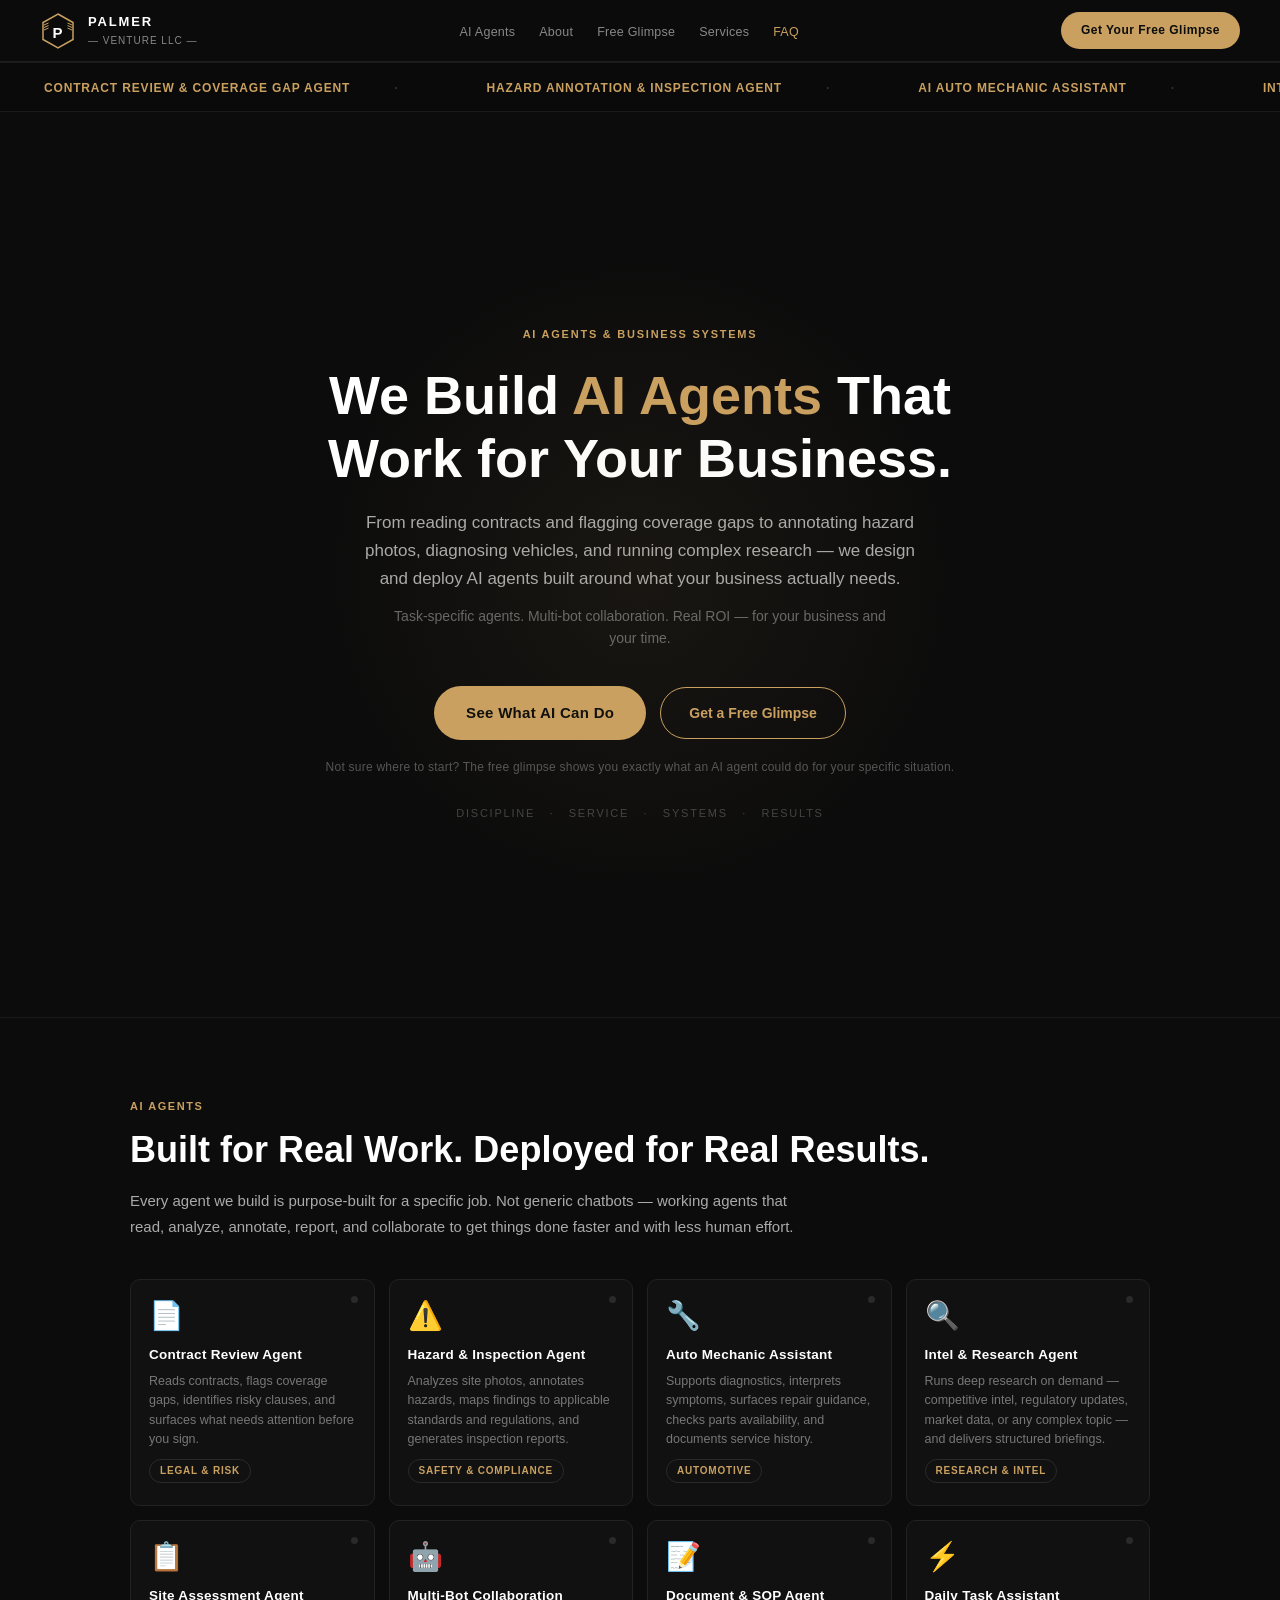
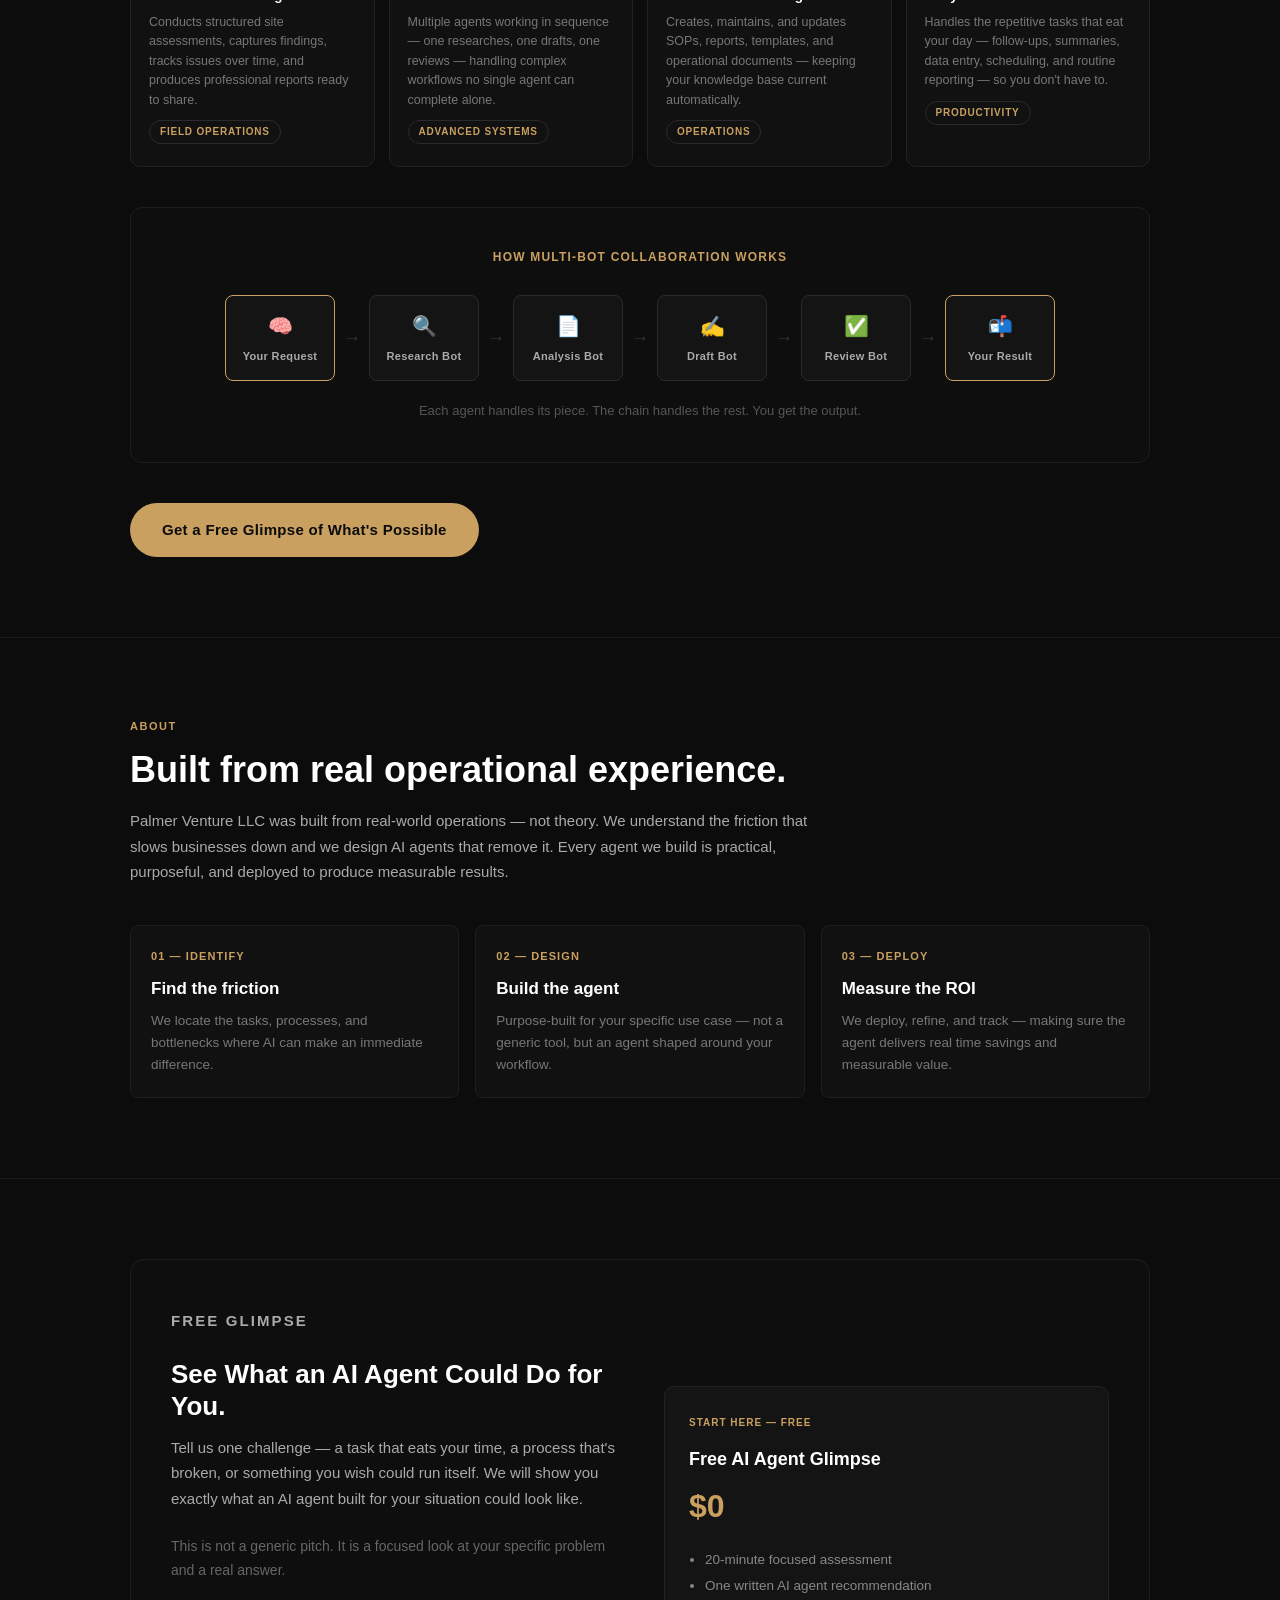
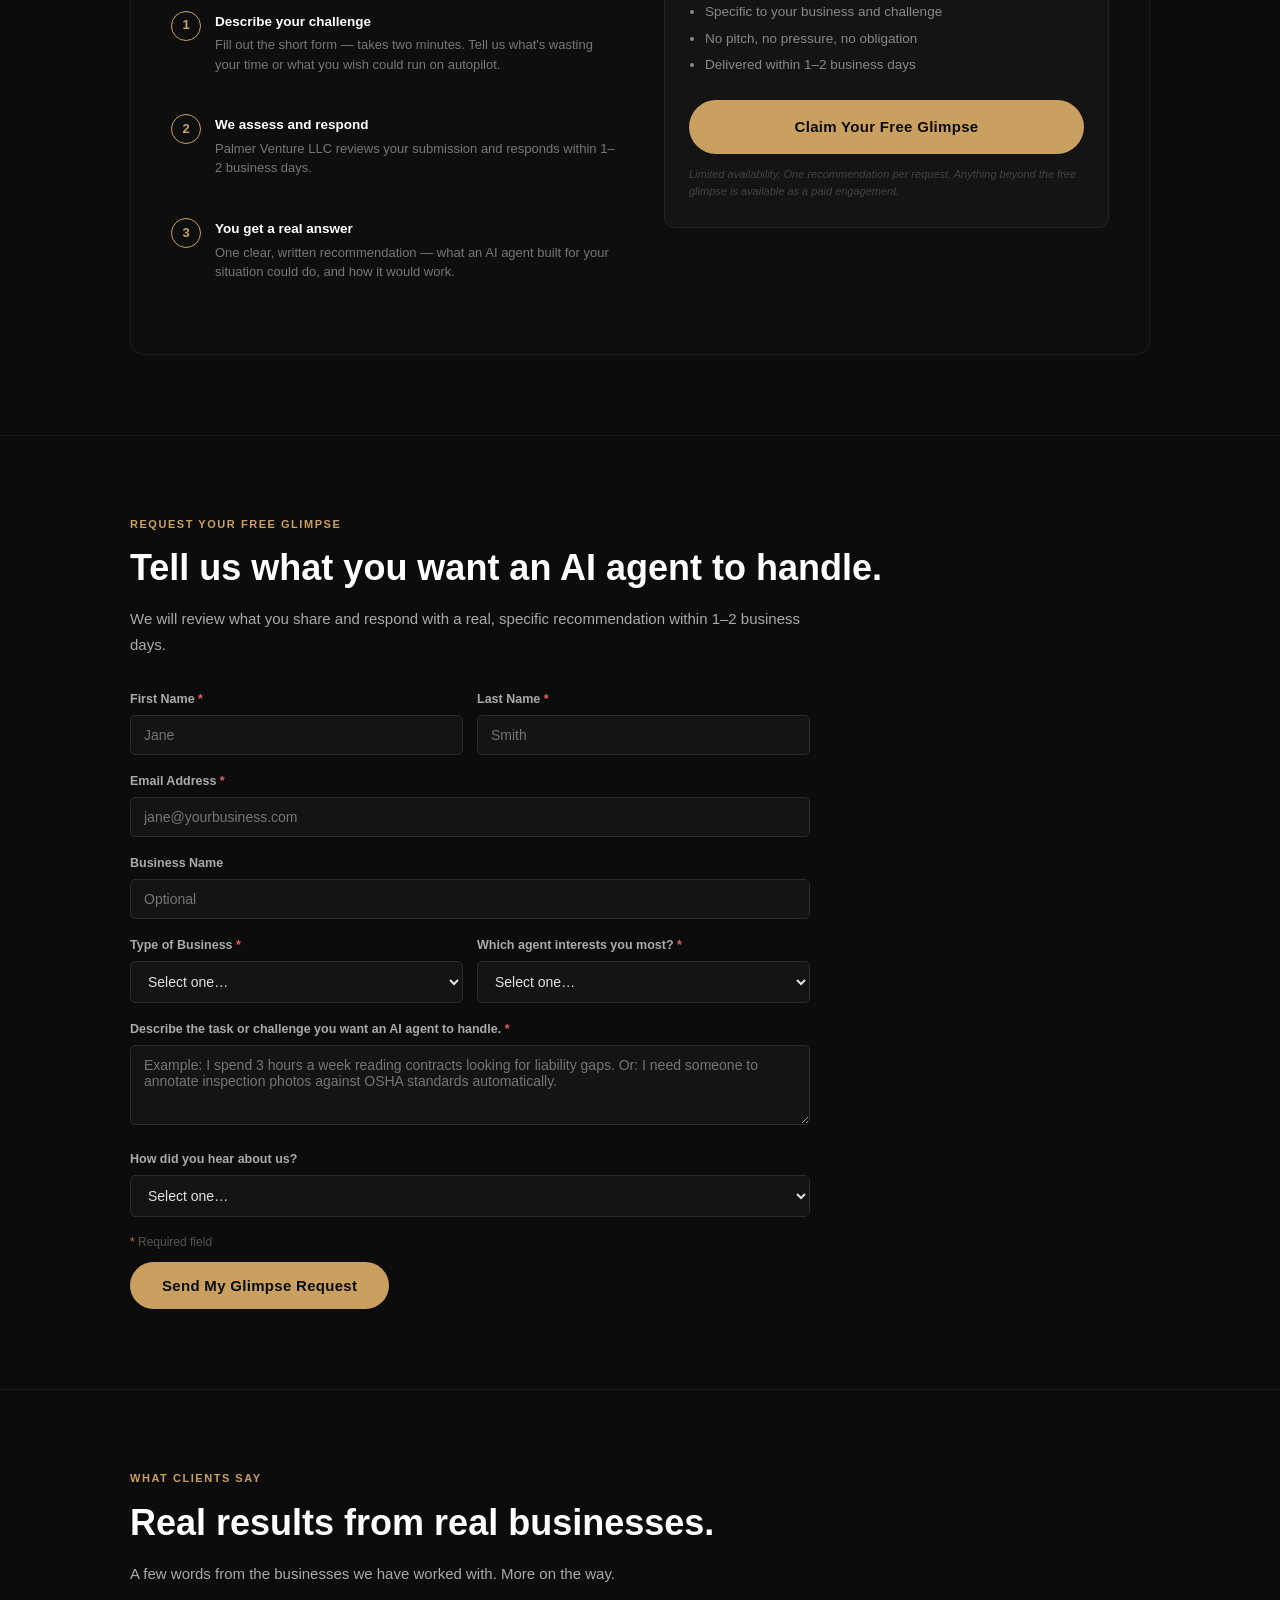
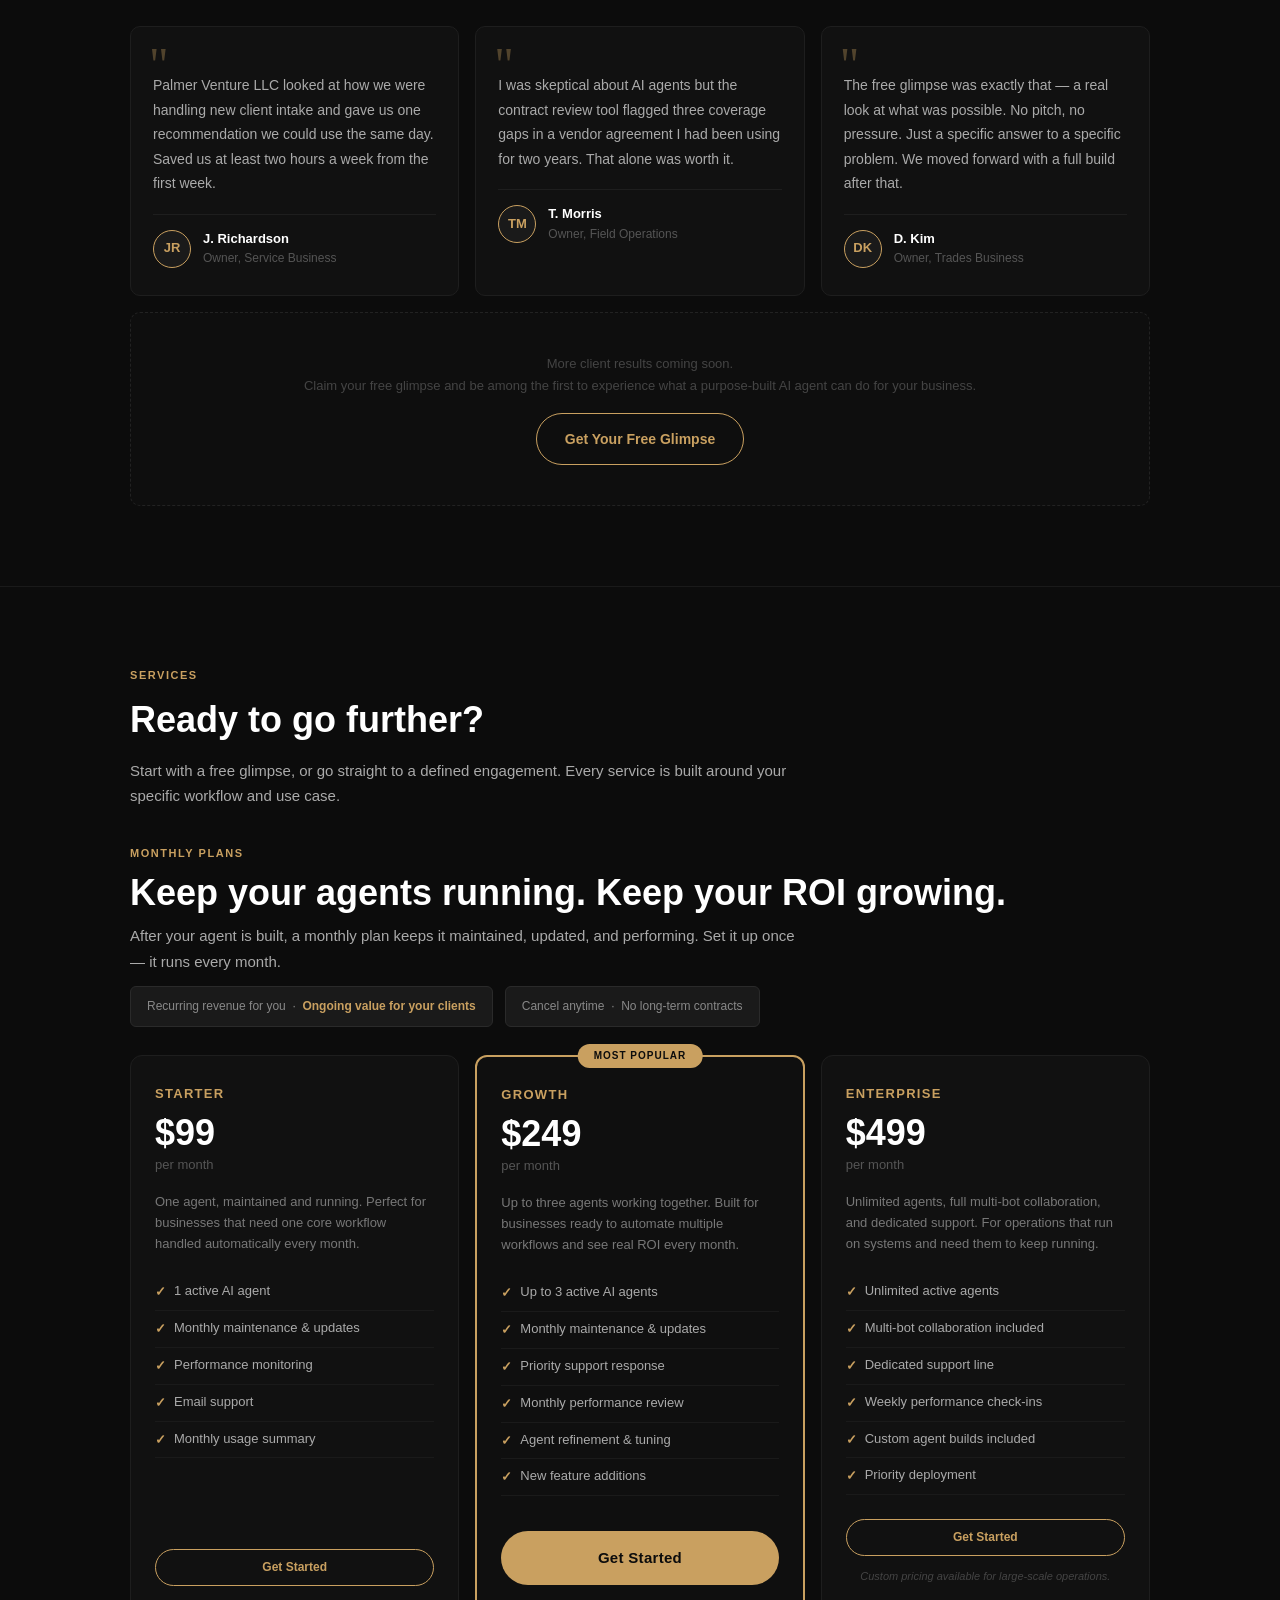
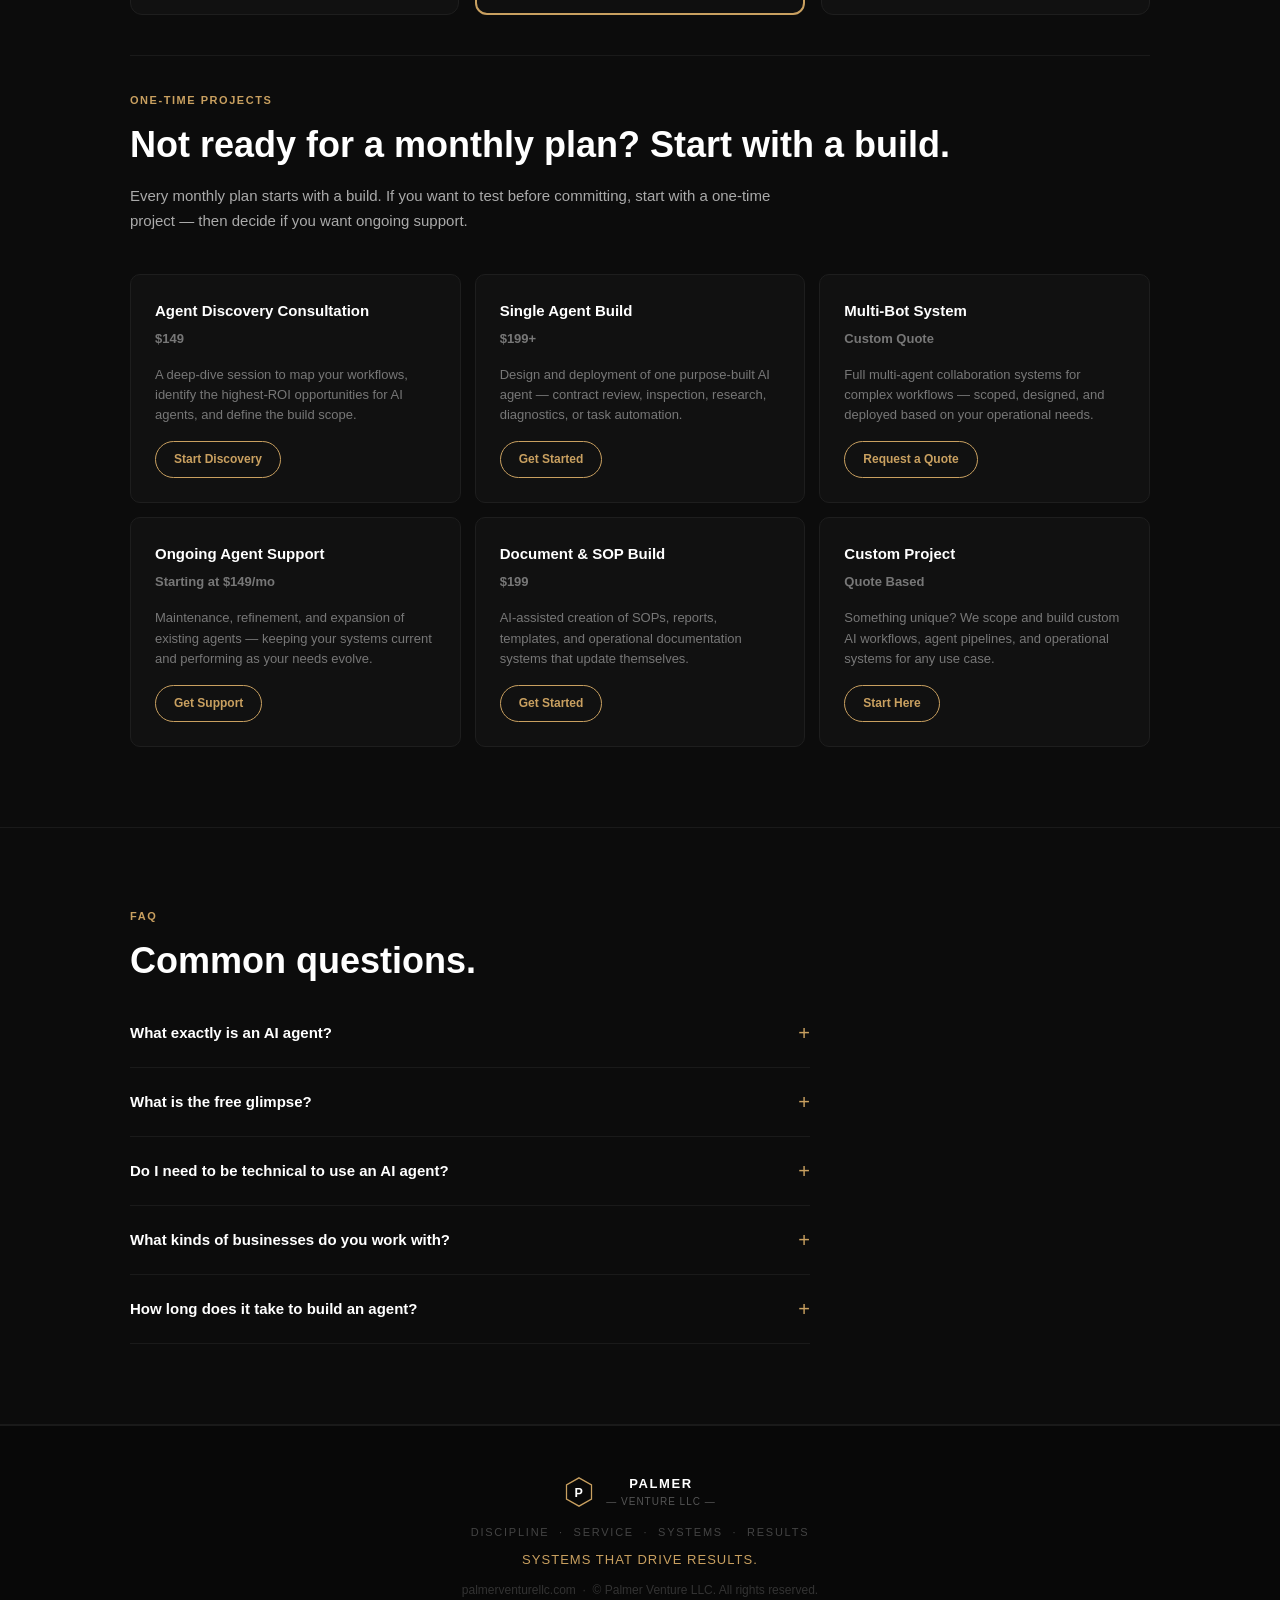
==== index.html @ 1cb0d1ba "Add: monthly retainer plans — Starter $99, Growth $249, Enterprise $499" ====
<!DOCTYPE html>
<html lang="en">
<head>
<meta charset="UTF-8"/>
<meta name="viewport" content="width=device-width, initial-scale=1.0"/>
<meta name="description" content="Palmer Venture LLC builds AI agents that do real work — contract review, hazard inspection, research, diagnostics, and multi-agent collaboration. Systems That Drive Results."/>
<meta property="og:title" content="Palmer Venture LLC — AI Agents Built for Real Work"/>
<meta property="og:description" content="We build AI agents that handle contracts, inspections, research, diagnostics, and complex tasks — so you spend time on what matters."/>
<meta property="og:url" content="https://palmerventurellc.com"/>
<meta property="og:type" content="website"/>
<meta name="twitter:card" content="summary"/>
<meta name="twitter:title" content="Palmer Venture LLC — AI Agents Built for Real Work"/>
<meta name="twitter:description" content="Custom AI agents for contract review, site inspection, research, diagnostics, and multi-bot collaboration."/>
<title>Palmer Venture LLC — AI Agents Built for Real Work</title>
<style>
*{box-sizing:border-box;margin:0;padding:0}
html{scroll-behavior:smooth}
body{background:#0C0C0C;color:#E2E2E2;font-family:'Arial',sans-serif;line-height:1.6}

/* ── NAV ─────────────────────────────────────────────────────── */
nav{position:sticky;top:0;z-index:100;background:rgba(12,12,12,.97);border-bottom:1px solid #1e1e1e;display:flex;align-items:center;justify-content:space-between;padding:12px 40px}
.nav-brand{display:flex;align-items:center;gap:12px;text-decoration:none}
.nav-mark{width:36px;height:36px}
.nav-wordmark .top{font-size:13px;font-weight:700;color:#fff;letter-spacing:.14em;display:block}
.nav-wordmark .sub{font-size:10px;color:#888;letter-spacing:.1em;display:block}
.nav-links{display:flex;gap:24px;list-style:none}
.nav-links a{color:#888;font-size:12.5px;text-decoration:none;letter-spacing:.02em;transition:color .2s}
.nav-links a:hover,.nav-links a.active{color:#C9A060}
.nav-cta{background:#C9A060;color:#0C0C0C;border:none;border-radius:24px;padding:9px 20px;font-size:12px;font-weight:700;letter-spacing:.04em;cursor:pointer;text-decoration:none;transition:background .2s}
.nav-cta:hover{background:#b8904f}

/* ── TICKER ──────────────────────────────────────────────────── */
.ticker-wrap{background:#0a0a0a;border-top:1px solid #1a1a1a;border-bottom:1px solid #1a1a1a;padding:11px 0;overflow:hidden;white-space:nowrap}
.ticker-track{display:inline-flex;animation:ticker 40s linear infinite}
.ticker-track:hover{animation-play-state:paused}
.ticker-item{font-size:12px;font-weight:700;color:#C9A060;letter-spacing:.07em;text-transform:uppercase;padding:0 44px}
.ticker-item::after{content:'·';margin-left:44px;color:#333}
@keyframes ticker{0%{transform:translateX(0)}100%{transform:translateX(-50%)}}

/* ── HERO ────────────────────────────────────────────────────── */
#home{min-height:90vh;display:flex;flex-direction:column;align-items:center;justify-content:center;text-align:center;padding:80px 40px 60px;border-bottom:1px solid #1a1a1a;position:relative;overflow:hidden}
.hero-glow{position:absolute;top:50%;left:50%;transform:translate(-50%,-50%);width:700px;height:700px;background:radial-gradient(circle,rgba(201,160,96,.07) 0%,transparent 65%);pointer-events:none}
.eyebrow{font-size:11px;font-weight:700;text-transform:uppercase;letter-spacing:.16em;color:#C9A060;margin-bottom:20px}
h1{font-size:clamp(30px,4.5vw,54px);font-weight:700;color:#fff;line-height:1.18;max-width:760px;margin-bottom:18px}
h1 em{font-style:normal;color:#C9A060}
.hero-sub{font-size:17px;color:#aaa;max-width:580px;margin:0 auto 12px;line-height:1.65}
.hero-sub2{font-size:14px;color:#666;max-width:520px;margin:0 auto 36px;line-height:1.6}
.btn-row{display:flex;gap:14px;align-items:center;justify-content:center;flex-wrap:wrap}
.btn{display:inline-block;background:#C9A060;color:#0C0C0C;border:none;border-radius:32px;padding:15px 32px;font-size:15px;font-weight:700;letter-spacing:.02em;cursor:pointer;text-decoration:none;transition:background .2s,transform .15s}
.btn:hover{background:#b8904f;transform:translateY(-1px)}
.btn-outline{display:inline-block;background:transparent;color:#C9A060;border:1px solid #C9A060;border-radius:32px;padding:14px 28px;font-size:14px;font-weight:600;cursor:pointer;text-decoration:none;transition:background .2s,color .2s}
.btn-outline:hover{background:#C9A060;color:#0C0C0C}
.hero-support{font-size:12px;color:#555;margin-top:18px;letter-spacing:.02em}
.pillars{font-size:11px;color:#444;margin-top:28px;letter-spacing:.16em;text-transform:uppercase}

/* ── SECTION BASICS ──────────────────────────────────────────── */
.section-outer{border-bottom:1px solid #1a1a1a}
section{padding:80px 40px;max-width:1100px;margin:0 auto;width:100%}
.section-label{font-size:11px;font-weight:700;text-transform:uppercase;letter-spacing:.14em;color:#C9A060;margin-bottom:12px}
h2{font-size:clamp(22px,3vw,36px);font-weight:700;color:#fff;margin-bottom:16px;line-height:1.25}
h3{font-size:17px;font-weight:700;color:#fff;margin-bottom:8px}
.intro{font-size:15px;color:#aaa;max-width:680px;line-height:1.7;margin-bottom:40px}

/* ── AGENT GRID ──────────────────────────────────────────────── */
.agent-grid{display:grid;grid-template-columns:repeat(4,1fr);gap:14px;margin-bottom:40px}
.agent-card{background:#111;border:1px solid #222;border-radius:10px;padding:22px 18px;position:relative;transition:border-color .25s,transform .2s;cursor:default}
.agent-card:hover{border-color:#C9A060;transform:translateY(-3px)}
.agent-card:hover .agent-dot{background:#C9A060}
.agent-dot{width:7px;height:7px;border-radius:50%;background:#2a2a2a;position:absolute;top:16px;right:16px;transition:background .25s}
.agent-icon{font-size:28px;margin-bottom:14px;display:block;line-height:1}
.agent-name{font-size:13.5px;font-weight:700;color:#fff;margin-bottom:6px;letter-spacing:.02em}
.agent-desc{font-size:12.5px;color:#777;line-height:1.55}
.agent-tag{display:inline-block;font-size:10px;font-weight:700;text-transform:uppercase;letter-spacing:.08em;color:#C9A060;border:1px solid #2a2a2a;border-radius:12px;padding:3px 10px;margin-top:10px}

/* ── MULTI-BOT DIAGRAM ───────────────────────────────────────── */
.diagram-wrap{background:#0e0e0e;border:1px solid #1e1e1e;border-radius:12px;padding:40px 32px;margin-bottom:40px;text-align:center}
.diagram-title{font-size:12px;font-weight:700;text-transform:uppercase;letter-spacing:.1em;color:#C9A060;margin-bottom:28px}
.diagram-row{display:flex;align-items:center;justify-content:center;gap:0;flex-wrap:wrap}
.d-node{background:#141414;border:1px solid #2a2a2a;border-radius:8px;padding:14px 16px;min-width:110px;text-align:center}
.d-node.gold{border-color:#C9A060}
.d-node-icon{font-size:20px;margin-bottom:6px;display:block}
.d-node-label{font-size:11px;color:#aaa;font-weight:600;letter-spacing:.03em}
.d-arrow{color:#333;font-size:18px;padding:0 8px;flex-shrink:0}

/* ── SNAPSHOT GLIMPSE ────────────────────────────────────────── */
.glimpse-wrap{background:#0e0e0e;border:1px solid #1e1e1e;border-radius:14px;padding:48px 40px;display:grid;grid-template-columns:1fr 1fr;gap:48px;align-items:center}
.glimpse-left h2{font-size:26px;margin-bottom:12px}
.glimpse-left p{font-size:15px;color:#aaa;line-height:1.7;margin-bottom:24px}
.glimpse-steps{display:flex;flex-direction:column;gap:16px}
.glimpse-step{display:flex;gap:14px;align-items:flex-start}
.g-num{width:30px;height:30px;min-width:30px;border:1.5px solid #C9A060;border-radius:50%;display:flex;align-items:center;justify-content:center;font-size:13px;font-weight:700;color:#C9A060}
.g-body h4{font-size:13.5px;font-weight:700;color:#fff;margin-bottom:3px}
.g-body p{font-size:13px;color:#777;line-height:1.5}
.glimpse-right{background:#141414;border:1px solid #222;border-radius:10px;padding:28px 24px}
.glimpse-tag{font-size:10px;font-weight:700;text-transform:uppercase;letter-spacing:.1em;color:#C9A060;margin-bottom:14px;display:block}
.glimpse-right h3{font-size:18px;margin-bottom:8px}
.glimpse-price{font-size:32px;font-weight:700;color:#C9A060;margin:6px 0 14px}
.glimpse-right ul{padding-left:16px;font-size:13.5px;color:#888;line-height:1.95;margin-bottom:22px}
.glimpse-note{font-size:11px;color:#444;font-style:italic;margin-top:12px;line-height:1.5}
.req{color:#E06060}

/* ── FORM ────────────────────────────────────────────────────── */
.form-wrap{max-width:680px}
.form-row{display:grid;grid-template-columns:1fr 1fr;gap:14px}
.form-group{margin-bottom:16px}
.form-group label{display:block;font-size:12.5px;font-weight:600;color:#aaa;margin-bottom:6px}
.form-group input,.form-group select,.form-group textarea{width:100%;background:#141414;border:1px solid #2a2a2a;border-radius:5px;padding:11px 13px;font-size:14px;color:#E2E2E2;outline:none;transition:border-color .2s,box-shadow .2s;font-family:inherit}
.form-group input:focus,.form-group select:focus,.form-group textarea:focus{border-color:#C9A060;box-shadow:0 0 0 3px rgba(201,160,96,.12)}
.form-group select option{background:#141414}
.form-group textarea{height:80px;resize:vertical}
.form-note{font-size:12px;color:#555;margin-bottom:10px}
.form-success{display:none;background:#141414;border:1px solid #C9A060;border-radius:8px;padding:32px;text-align:center}
.form-success h3{color:#C9A060;margin-bottom:10px}
.form-success p{color:#888;font-size:14px;line-height:1.6}

/* ── SERVICES ────────────────────────────────────────────────── */
.services-grid{display:grid;grid-template-columns:repeat(3,1fr);gap:14px}
.svc-card{background:#111;border:1px solid #1e1e1e;border-radius:10px;padding:24px}
.svc-card h3{font-size:15px;color:#fff;margin-bottom:6px}
.svc-price{font-size:20px;font-weight:700;color:#C9A060;margin:4px 0 10px}
.svc-card p{font-size:13px;color:#777;line-height:1.55;margin-bottom:16px}
.btn-sm{display:inline-block;background:transparent;border:1px solid #C9A060;color:#C9A060;border-radius:20px;padding:8px 18px;font-size:12px;font-weight:600;cursor:pointer;text-decoration:none;transition:background .2s,color .2s}
.btn-sm:hover{background:#C9A060;color:#0C0C0C}

/* ── FAQ ─────────────────────────────────────────────────────── */
.faq-item{border-bottom:1px solid #1a1a1a;padding:18px 0;cursor:pointer}
.faq-q{display:flex;justify-content:space-between;align-items:center}
.faq-q p{font-weight:700;color:#fff;font-size:15px}
.faq-icon{color:#C9A060;font-size:20px}
.faq-a{font-size:14px;color:#888;line-height:1.65;margin-top:10px;display:none}

/* ── FOOTER ──────────────────────────────────────────────────── */
footer{background:#080808;border-top:1px solid #1a1a1a;padding:48px 40px;text-align:center}
.footer-brand{display:flex;align-items:center;justify-content:center;gap:12px;margin-bottom:14px}
.footer-pillars{font-size:11px;color:#444;letter-spacing:.16em;text-transform:uppercase;margin-bottom:8px}
.footer-tagline{font-size:13px;color:#C9A060;letter-spacing:.08em;text-transform:uppercase;margin-bottom:10px}
.footer-copy{font-size:12px;color:#333}

/* ── RESPONSIVE ──────────────────────────────────────────────── */
@media(max-width:900px){
  .agent-grid{grid-template-columns:repeat(2,1fr)}
  .glimpse-wrap{grid-template-columns:1fr}
  .services-grid{grid-template-columns:1fr}
}
@media(max-width:640px){
  nav{padding:12px 20px}
  .nav-links{display:none}
  section{padding:56px 20px}
  .agent-grid{grid-template-columns:1fr 1fr}
  h1{font-size:28px}
  .form-row{grid-template-columns:1fr}
  .diagram-row{gap:4px}
  .d-arrow{font-size:14px;padding:0 4px}
}

/* ── TESTIMONIALS ────────────────────────────────────────────── */
.testimonials-grid{display:grid;grid-template-columns:repeat(3,1fr);gap:16px;margin-bottom:16px}
.testimonial-card{background:#111;border:1px solid #1e1e1e;border-radius:10px;padding:26px 22px;position:relative}
.testimonial-card::before{content:'"';position:absolute;top:14px;left:18px;font-size:48px;color:#C9A060;opacity:.35;line-height:1;font-family:Georgia,serif}
.testimonial-text{font-size:14px;color:#aaa;line-height:1.75;margin-bottom:18px;padding-top:20px}
.testimonial-author{display:flex;align-items:center;gap:12px;border-top:1px solid #1e1e1e;padding-top:14px}
.testimonial-avatar{width:38px;height:38px;min-width:38px;border-radius:50%;background:#1a1a1a;border:1px solid #C9A060;display:flex;align-items:center;justify-content:center;font-size:13px;font-weight:700;color:#C9A060}
.testimonial-name{font-size:13px;font-weight:700;color:#fff}
.testimonial-role{font-size:12px;color:#555}
.testimonial-placeholder{text-align:center;padding:40px 24px;background:#0e0e0e;border:1px dashed #222;border-radius:10px}
.testimonial-placeholder p{font-size:13px;color:#444;line-height:1.7}
@media(max-width:720px){.testimonials-grid{grid-template-columns:1fr}}

/* ── RETAINER PLANS ──────────────────────────────────────────── */
.plans-grid{display:grid;grid-template-columns:repeat(3,1fr);gap:16px;margin-bottom:40px}
.plan-card{background:#111;border:1px solid #1e1e1e;border-radius:12px;padding:28px 24px;display:flex;flex-direction:column}
.plan-card.featured{border:2px solid #C9A060;background:#0f0f0f;position:relative}
.plan-badge{position:absolute;top:-13px;left:50%;transform:translateX(-50%);background:#C9A060;color:#0C0C0C;font-size:10px;font-weight:700;text-transform:uppercase;letter-spacing:.1em;padding:4px 16px;border-radius:20px;white-space:nowrap}
.plan-name{font-size:13px;font-weight:700;text-transform:uppercase;letter-spacing:.1em;color:#C9A060;margin-bottom:10px}
.plan-price{font-size:36px;font-weight:700;color:#fff;line-height:1}
.plan-period{font-size:13px;color:#555;margin-bottom:16px;margin-top:4px}
.plan-desc{font-size:13px;color:#777;line-height:1.6;margin-bottom:20px}
.plan-features{list-style:none;padding:0;margin:0 0 24px;flex:1}
.plan-features li{font-size:13px;color:#aaa;padding:7px 0;border-bottom:1px solid #1a1a1a;display:flex;align-items:flex-start;gap:8px}
.plan-features li::before{content:"✓";color:#C9A060;font-weight:700;flex-shrink:0;margin-top:1px}
.plan-note{font-size:11px;color:#444;font-style:italic;margin-top:12px;text-align:center}
.plans-intro{display:flex;align-items:center;justify-content:space-between;margin-bottom:32px;flex-wrap:gap}
.passive-badge{background:#1a1a1a;border:1px solid #2a2a2a;border-radius:6px;padding:10px 16px;font-size:12px;color:#888}
.passive-badge strong{color:#C9A060}
@media(max-width:720px){.plans-grid{grid-template-columns:1fr}}
</style>
<!-- Google Analytics -->
<script async src="https://www.googletagmanager.com/gtag/js?id=G-WDQP6BWKTC"></script>
<script>
  window.dataLayer=window.dataLayer||[];
  function gtag(){dataLayer.push(arguments);}
  gtag('js',new Date());
  gtag('config','G-WDQP6BWKTC');
</script>
</head>
<body>

<!-- NAV -->
<nav>
  <a class="nav-brand" href="#home">
    <svg class="nav-mark" viewBox="0 0 36 36" fill="none">
      <polygon points="18,1 33,9.5 33,26.5 18,35 3,26.5 3,9.5" stroke="#C9A060" stroke-width="1.5" fill="none"/>
      <line x1="4" y1="12" x2="8.5" y2="10" stroke="#C9A060" stroke-width="1"/>
      <line x1="4" y1="14.5" x2="8.5" y2="12.5" stroke="#C9A060" stroke-width="1"/>
      <line x1="4" y1="17" x2="8.5" y2="15" stroke="#C9A060" stroke-width="1"/>
      <line x1="32" y1="12" x2="27.5" y2="10" stroke="#C9A060" stroke-width="1"/>
      <line x1="32" y1="14.5" x2="27.5" y2="12.5" stroke="#C9A060" stroke-width="1"/>
      <line x1="32" y1="17" x2="27.5" y2="15" stroke="#C9A060" stroke-width="1"/>
      <text x="12.5" y="24.5" font-family="Arial" font-weight="700" font-size="15" fill="#fff">P</text>
    </svg>
    <div class="nav-wordmark">
      <span class="top">PALMER</span>
      <span class="sub">— VENTURE LLC —</span>
    </div>
  </a>
  <ul class="nav-links">
    <li><a href="#agents">AI Agents</a></li>
    <li><a href="#about">About</a></li>
    <li><a href="#snapshot" class="active">Free Glimpse</a></li>
    <li><a href="#services">Services</a></li>
    <li><a href="#faq">FAQ</a></li>
  </ul>
  <a href="#snapshot" class="nav-cta">Get Your Free Glimpse</a>
</nav>

<!-- TICKER -->
<div class="ticker-wrap" aria-hidden="true">
  <div class="ticker-track">
    <span class="ticker-item">Contract Review &amp; Coverage Gap Agent</span>
    <span class="ticker-item">Hazard Annotation &amp; Inspection Agent</span>
    <span class="ticker-item">AI Auto Mechanic Assistant</span>
    <span class="ticker-item">Intel &amp; Research Agent</span>
    <span class="ticker-item">Site Assessment Agent</span>
    <span class="ticker-item">Multi-Bot Collaboration Systems</span>
    <span class="ticker-item">Daily Task Automation Agent</span>
    <span class="ticker-item">Document &amp; SOP Agent</span>
    <span class="ticker-item">ROI-Driven AI Workflows</span>
    <span class="ticker-item">Contract Review &amp; Coverage Gap Agent</span>
    <span class="ticker-item">Hazard Annotation &amp; Inspection Agent</span>
    <span class="ticker-item">AI Auto Mechanic Assistant</span>
    <span class="ticker-item">Intel &amp; Research Agent</span>
    <span class="ticker-item">Site Assessment Agent</span>
    <span class="ticker-item">Multi-Bot Collaboration Systems</span>
    <span class="ticker-item">Daily Task Automation Agent</span>
    <span class="ticker-item">Document &amp; SOP Agent</span>
    <span class="ticker-item">ROI-Driven AI Workflows</span>
  </div>
</div>

<!-- HERO -->
<div class="section-outer" id="home">
  <section style="min-height:85vh;display:flex;flex-direction:column;align-items:center;justify-content:center;text-align:center;position:relative">
    <div class="hero-glow"></div>
    <p class="eyebrow">AI Agents &amp; Business Systems</p>
    <h1>We Build <em>AI Agents</em> That<br>Work for Your Business.</h1>
    <p class="hero-sub">From reading contracts and flagging coverage gaps to annotating hazard photos, diagnosing vehicles, and running complex research — we design and deploy AI agents built around what your business actually needs.</p>
    <p class="hero-sub2">Task-specific agents. Multi-bot collaboration. Real ROI — for your business and your time.</p>
    <div class="btn-row">
      <a href="#agents" class="btn">See What AI Can Do</a>
      <a href="#snapshot" class="btn-outline">Get a Free Glimpse</a>
    </div>
    <p class="hero-support">Not sure where to start? The free glimpse shows you exactly what an AI agent could do for your specific situation.</p>
    <p class="pillars">Discipline &nbsp;&nbsp;·&nbsp;&nbsp; Service &nbsp;&nbsp;·&nbsp;&nbsp; Systems &nbsp;&nbsp;·&nbsp;&nbsp; Results</p>
  </section>
</div>

<!-- AI AGENTS -->
<div class="section-outer" id="agents">
  <section>
    <p class="section-label">AI Agents</p>
    <h2>Built for Real Work. Deployed for Real Results.</h2>
    <p class="intro">Every agent we build is purpose-built for a specific job. Not generic chatbots — working agents that read, analyze, annotate, report, and collaborate to get things done faster and with less human effort.</p>

    <div class="agent-grid">
      <div class="agent-card">
        <div class="agent-dot"></div>
        <span class="agent-icon">📄</span>
        <div class="agent-name">Contract Review Agent</div>
        <div class="agent-desc">Reads contracts, flags coverage gaps, identifies risky clauses, and surfaces what needs attention before you sign.</div>
        <span class="agent-tag">Legal &amp; Risk</span>
      </div>
      <div class="agent-card">
        <div class="agent-dot"></div>
        <span class="agent-icon">⚠️</span>
        <div class="agent-name">Hazard &amp; Inspection Agent</div>
        <div class="agent-desc">Analyzes site photos, annotates hazards, maps findings to applicable standards and regulations, and generates inspection reports.</div>
        <span class="agent-tag">Safety &amp; Compliance</span>
      </div>
      <div class="agent-card">
        <div class="agent-dot"></div>
        <span class="agent-icon">🔧</span>
        <div class="agent-name">Auto Mechanic Assistant</div>
        <div class="agent-desc">Supports diagnostics, interprets symptoms, surfaces repair guidance, checks parts availability, and documents service history.</div>
        <span class="agent-tag">Automotive</span>
      </div>
      <div class="agent-card">
        <div class="agent-dot"></div>
        <span class="agent-icon">🔍</span>
        <div class="agent-name">Intel &amp; Research Agent</div>
        <div class="agent-desc">Runs deep research on demand — competitive intel, regulatory updates, market data, or any complex topic — and delivers structured briefings.</div>
        <span class="agent-tag">Research &amp; Intel</span>
      </div>
      <div class="agent-card">
        <div class="agent-dot"></div>
        <span class="agent-icon">📋</span>
        <div class="agent-name">Site Assessment Agent</div>
        <div class="agent-desc">Conducts structured site assessments, captures findings, tracks issues over time, and produces professional reports ready to share.</div>
        <span class="agent-tag">Field Operations</span>
      </div>
      <div class="agent-card">
        <div class="agent-dot"></div>
        <span class="agent-icon">🤖</span>
        <div class="agent-name">Multi-Bot Collaboration</div>
        <div class="agent-desc">Multiple agents working in sequence — one researches, one drafts, one reviews — handling complex workflows no single agent can complete alone.</div>
        <span class="agent-tag">Advanced Systems</span>
      </div>
      <div class="agent-card">
        <div class="agent-dot"></div>
        <span class="agent-icon">📝</span>
        <div class="agent-name">Document &amp; SOP Agent</div>
        <div class="agent-desc">Creates, maintains, and updates SOPs, reports, templates, and operational documents — keeping your knowledge base current automatically.</div>
        <span class="agent-tag">Operations</span>
      </div>
      <div class="agent-card">
        <div class="agent-dot"></div>
        <span class="agent-icon">⚡</span>
        <div class="agent-name">Daily Task Assistant</div>
        <div class="agent-desc">Handles the repetitive tasks that eat your day — follow-ups, summaries, data entry, scheduling, and routine reporting — so you don't have to.</div>
        <span class="agent-tag">Productivity</span>
      </div>
    </div>

    <!-- Multi-bot diagram -->
    <div class="diagram-wrap">
      <div class="diagram-title">How Multi-Bot Collaboration Works</div>
      <div class="diagram-row">
        <div class="d-node gold">
          <span class="d-node-icon">🧠</span>
          <div class="d-node-label">Your Request</div>
        </div>
        <div class="d-arrow">→</div>
        <div class="d-node">
          <span class="d-node-icon">🔍</span>
          <div class="d-node-label">Research Bot</div>
        </div>
        <div class="d-arrow">→</div>
        <div class="d-node">
          <span class="d-node-icon">📄</span>
          <div class="d-node-label">Analysis Bot</div>
        </div>
        <div class="d-arrow">→</div>
        <div class="d-node">
          <span class="d-node-icon">✍️</span>
          <div class="d-node-label">Draft Bot</div>
        </div>
        <div class="d-arrow">→</div>
        <div class="d-node">
          <span class="d-node-icon">✅</span>
          <div class="d-node-label">Review Bot</div>
        </div>
        <div class="d-arrow">→</div>
        <div class="d-node gold">
          <span class="d-node-icon">📬</span>
          <div class="d-node-label">Your Result</div>
        </div>
      </div>
      <p style="font-size:13px;color:#555;margin-top:20px">Each agent handles its piece. The chain handles the rest. You get the output.</p>
    </div>

    <a href="#snapshot" class="btn">Get a Free Glimpse of What's Possible</a>
  </section>
</div>

<!-- ABOUT -->
<div class="section-outer" id="about">
  <section>
    <p class="section-label">About</p>
    <h2>Built from real operational experience.</h2>
    <p class="intro">Palmer Venture LLC was built from real-world operations — not theory. We understand the friction that slows businesses down and we design AI agents that remove it. Every agent we build is practical, purposeful, and deployed to produce measurable results.</p>
    <div style="display:grid;grid-template-columns:repeat(3,1fr);gap:16px">
      <div style="background:#111;border:1px solid #1e1e1e;border-radius:8px;padding:22px 20px">
        <p style="font-size:11px;font-weight:700;text-transform:uppercase;letter-spacing:.1em;color:#C9A060;margin-bottom:10px">01 — Identify</p>
        <h3>Find the friction</h3>
        <p style="font-size:13.5px;color:#777;line-height:1.6;margin-top:6px">We locate the tasks, processes, and bottlenecks where AI can make an immediate difference.</p>
      </div>
      <div style="background:#111;border:1px solid #1e1e1e;border-radius:8px;padding:22px 20px">
        <p style="font-size:11px;font-weight:700;text-transform:uppercase;letter-spacing:.1em;color:#C9A060;margin-bottom:10px">02 — Design</p>
        <h3>Build the agent</h3>
        <p style="font-size:13.5px;color:#777;line-height:1.6;margin-top:6px">Purpose-built for your specific use case — not a generic tool, but an agent shaped around your workflow.</p>
      </div>
      <div style="background:#111;border:1px solid #1e1e1e;border-radius:8px;padding:22px 20px">
        <p style="font-size:11px;font-weight:700;text-transform:uppercase;letter-spacing:.1em;color:#C9A060;margin-bottom:10px">03 — Deploy</p>
        <h3>Measure the ROI</h3>
        <p style="font-size:13.5px;color:#777;line-height:1.6;margin-top:6px">We deploy, refine, and track — making sure the agent delivers real time savings and measurable value.</p>
      </div>
    </div>
  </section>
</div>

<!-- FREE GLIMPSE (reframed Snapshot) -->
<div class="section-outer" id="snapshot">
  <section>
    <div class="glimpse-wrap">
      <div class="glimpse-left">
        <p class="section-label">Free Glimpse</p>
        <h2>See What an AI Agent Could Do for You.</h2>
        <p>Tell us one challenge — a task that eats your time, a process that's broken, or something you wish could run itself. We will show you exactly what an AI agent built for your situation could look like.</p>
        <p style="font-size:14px;color:#666;margin-top:8px;margin-bottom:28px">This is not a generic pitch. It is a focused look at your specific problem and a real answer.</p>
        <div class="glimpse-steps">
          <div class="glimpse-step">
            <div class="g-num">1</div>
            <div class="g-body"><h4>Describe your challenge</h4><p>Fill out the short form — takes two minutes. Tell us what's wasting your time or what you wish could run on autopilot.</p></div>
          </div>
          <div class="glimpse-step">
            <div class="g-num">2</div>
            <div class="g-body"><h4>We assess and respond</h4><p>Palmer Venture LLC reviews your submission and responds within 1–2 business days.</p></div>
          </div>
          <div class="glimpse-step">
            <div class="g-num">3</div>
            <div class="g-body"><h4>You get a real answer</h4><p>One clear, written recommendation — what an AI agent built for your situation could do, and how it would work.</p></div>
          </div>
        </div>
      </div>
      <div class="glimpse-right">
        <span class="glimpse-tag">Start Here — Free</span>
        <h3>Free AI Agent Glimpse</h3>
        <p class="glimpse-price">$0</p>
        <ul>
          <li>20-minute focused assessment</li>
          <li>One written AI agent recommendation</li>
          <li>Specific to your business and challenge</li>
          <li>No pitch, no pressure, no obligation</li>
          <li>Delivered within 1–2 business days</li>
        </ul>
        <a href="#glimpse-form" class="btn" style="width:100%;text-align:center;display:block">Claim Your Free Glimpse</a>
        <p class="glimpse-note">Limited availability. One recommendation per request. Anything beyond the free glimpse is available as a paid engagement.</p>
      </div>
    </div>
  </section>
</div>

<!-- FORM -->
<div class="section-outer" id="glimpse-form">
  <section>
    <p class="section-label">Request Your Free Glimpse</p>
    <h2>Tell us what you want an AI agent to handle.</h2>
    <p class="intro" style="margin-bottom:32px">We will review what you share and respond with a real, specific recommendation within 1–2 business days.</p>
    <div class="form-wrap">
      <form id="glimpseForm" onsubmit="submitForm(event)">
        <input type="hidden" name="_subject" value="New Free Glimpse Request — Palmer Venture LLC"/>
        <input type="hidden" name="_replyto" value=""/>
        <div class="form-row">
          <div class="form-group"><label>First Name <span class="req">*</span></label><input type="text" required placeholder="Jane"/></div>
          <div class="form-group"><label>Last Name <span class="req">*</span></label><input type="text" required placeholder="Smith"/></div>
        </div>
        <div class="form-group"><label>Email Address <span class="req">*</span></label><input type="email" name="email" id="emailField" required placeholder="jane@yourbusiness.com" oninput="document.querySelector('[name=_replyto]').value=this.value"/></div>
        <div class="form-group"><label>Business Name</label><input type="text" placeholder="Optional"/></div>
        <div class="form-row">
          <div class="form-group">
            <label>Type of Business <span class="req">*</span></label>
            <select required>
              <option value="" disabled selected>Select one&hellip;</option>
              <option>Service Business</option><option>Trades</option><option>Retail</option>
              <option>Automotive</option><option>Legal / Insurance</option>
              <option>Field Operations / Inspection</option><option>Other</option>
            </select>
          </div>
          <div class="form-group">
            <label>Which agent interests you most? <span class="req">*</span></label>
            <select required>
              <option value="" disabled selected>Select one&hellip;</option>
              <option>Contract Review Agent</option>
              <option>Hazard &amp; Inspection Agent</option>
              <option>Auto Mechanic Assistant</option>
              <option>Intel &amp; Research Agent</option>
              <option>Site Assessment Agent</option>
              <option>Multi-Bot Collaboration</option>
              <option>Document &amp; SOP Agent</option>
              <option>Daily Task Assistant</option>
              <option>Not sure — tell me what fits</option>
            </select>
          </div>
        </div>
        <div class="form-group">
          <label>Describe the task or challenge you want an AI agent to handle. <span class="req">*</span></label>
          <textarea required placeholder="Example: I spend 3 hours a week reading contracts looking for liability gaps. Or: I need someone to annotate inspection photos against OSHA standards automatically."></textarea>
        </div>
        <div class="form-group">
          <label>How did you hear about us?</label>
          <select>
            <option value="" disabled selected>Select one&hellip;</option>
            <option>Social media</option><option>Referral</option><option>Google search</option><option>Other</option>
          </select>
        </div>
        <p class="form-note"><span class="req">*</span> Required field</p>
        <button type="submit" class="btn">Send My Glimpse Request</button>
      </form>
      <div class="form-success" id="formSuccess">
        <svg width="44" height="44" viewBox="0 0 44 44" fill="none" style="margin-bottom:16px"><circle cx="22" cy="22" r="21" stroke="#C9A060" stroke-width="1.5"/><polyline points="13,22 19,28 31,16" stroke="#C9A060" stroke-width="2" stroke-linecap="round" stroke-linejoin="round"/></svg>
        <h3>Request received.</h3>
        <p>Palmer Venture LLC will review your submission and respond within 1–2 business days with a real, specific AI agent recommendation for your situation.</p>
      </div>
    </div>
  </section>
</div>


<!-- TESTIMONIALS -->
<div class="section-outer" id="testimonials">
  <section>
    <p class="section-label">What Clients Say</p>
    <h2>Real results from real businesses.</h2>
    <p class="intro">A few words from the businesses we have worked with. More on the way.</p>

    <div class="testimonials-grid">
      <div class="testimonial-card">
        <p class="testimonial-text">Palmer Venture LLC looked at how we were handling new client intake and gave us one recommendation we could use the same day. Saved us at least two hours a week from the first week.</p>
        <div class="testimonial-author">
          <div class="testimonial-avatar">JR</div>
          <div>
            <div class="testimonial-name">J. Richardson</div>
            <div class="testimonial-role">Owner, Service Business</div>
          </div>
        </div>
      </div>
      <div class="testimonial-card">
        <p class="testimonial-text">I was skeptical about AI agents but the contract review tool flagged three coverage gaps in a vendor agreement I had been using for two years. That alone was worth it.</p>
        <div class="testimonial-author">
          <div class="testimonial-avatar">TM</div>
          <div>
            <div class="testimonial-name">T. Morris</div>
            <div class="testimonial-role">Owner, Field Operations</div>
          </div>
        </div>
      </div>
      <div class="testimonial-card">
        <p class="testimonial-text">The free glimpse was exactly that — a real look at what was possible. No pitch, no pressure. Just a specific answer to a specific problem. We moved forward with a full build after that.</p>
        <div class="testimonial-author">
          <div class="testimonial-avatar">DK</div>
          <div>
            <div class="testimonial-name">D. Kim</div>
            <div class="testimonial-role">Owner, Trades Business</div>
          </div>
        </div>
      </div>
    </div>

    <div class="testimonial-placeholder">
      <p>More client results coming soon.<br>Claim your free glimpse and be among the first to experience what a purpose-built AI agent can do for your business.</p>
      <a href="#snapshot" class="btn-outline" style="display:inline-block;margin-top:16px">Get Your Free Glimpse</a>
    </div>
  </section>
</div>

<!-- SERVICES -->
<div class="section-outer" id="services">
  <section>
    <p class="section-label">Services</p>
    <h2>Ready to go further?</h2>
    <p class="intro" style="margin-bottom:36px">Start with a free glimpse, or go straight to a defined engagement. Every service is built around your specific workflow and use case.</p>
    
    <p class="section-label" style="margin-bottom:8px">Monthly Plans</p>
    <h2 style="margin-bottom:8px">Keep your agents running. Keep your ROI growing.</h2>
    <p class="intro" style="margin-bottom:12px">After your agent is built, a monthly plan keeps it maintained, updated, and performing. Set it up once — it runs every month.</p>

    <div style="display:flex;align-items:center;gap:12px;margin-bottom:28px;flex-wrap:wrap">
      <div class="passive-badge">Recurring revenue for you &nbsp;·&nbsp; <strong>Ongoing value for your clients</strong></div>
      <div class="passive-badge">Cancel anytime &nbsp;·&nbsp; No long-term contracts</div>
    </div>

    <div class="plans-grid">

      <div class="plan-card">
        <div class="plan-name">Starter</div>
        <div class="plan-price">$99</div>
        <div class="plan-period">per month</div>
        <div class="plan-desc">One agent, maintained and running. Perfect for businesses that need one core workflow handled automatically every month.</div>
        <ul class="plan-features">
          <li>1 active AI agent</li>
          <li>Monthly maintenance &amp; updates</li>
          <li>Performance monitoring</li>
          <li>Email support</li>
          <li>Monthly usage summary</li>
        </ul>
        <a href="#glimpse-form" class="btn-sm" style="text-align:center">Get Started</a>
      </div>

      <div class="plan-card featured">
        <div class="plan-badge">Most Popular</div>
        <div class="plan-name">Growth</div>
        <div class="plan-price">$249</div>
        <div class="plan-period">per month</div>
        <div class="plan-desc">Up to three agents working together. Built for businesses ready to automate multiple workflows and see real ROI every month.</div>
        <ul class="plan-features">
          <li>Up to 3 active AI agents</li>
          <li>Monthly maintenance &amp; updates</li>
          <li>Priority support response</li>
          <li>Monthly performance review</li>
          <li>Agent refinement &amp; tuning</li>
          <li>New feature additions</li>
        </ul>
        <a href="#glimpse-form" class="btn" style="text-align:center;display:block">Get Started</a>
      </div>

      <div class="plan-card">
        <div class="plan-name">Enterprise</div>
        <div class="plan-price">$499</div>
        <div class="plan-period">per month</div>
        <div class="plan-desc">Unlimited agents, full multi-bot collaboration, and dedicated support. For operations that run on systems and need them to keep running.</div>
        <ul class="plan-features">
          <li>Unlimited active agents</li>
          <li>Multi-bot collaboration included</li>
          <li>Dedicated support line</li>
          <li>Weekly performance check-ins</li>
          <li>Custom agent builds included</li>
          <li>Priority deployment</li>
        </ul>
        <a href="#glimpse-form" class="btn-sm" style="text-align:center">Get Started</a>
        <p class="plan-note">Custom pricing available for large-scale operations.</p>
      </div>

    </div>

    <div style="border-top:1px solid #1a1a1a;padding-top:36px;margin-bottom:40px">
      <p class="section-label">One-Time Projects</p>
      <h2 style="margin-bottom:16px">Not ready for a monthly plan? Start with a build.</h2>
      <p class="intro" style="margin-bottom:28px">Every monthly plan starts with a build. If you want to test before committing, start with a one-time project — then decide if you want ongoing support.</p>
    </div>

<div class="services-grid">
      <div class="svc-card">
        <h3>Agent Discovery Consultation</h3>
        <p class="svc-price">$149</p>
        <p>A deep-dive session to map your workflows, identify the highest-ROI opportunities for AI agents, and define the build scope.</p>
        <a href="#glimpse-form" class="btn-sm">Start Discovery</a>
      </div>
      <div class="svc-card">
        <h3>Single Agent Build</h3>
        <p class="svc-price">$199+</p>
        <p>Design and deployment of one purpose-built AI agent — contract review, inspection, research, diagnostics, or task automation.</p>
        <a href="#glimpse-form" class="btn-sm">Get Started</a>
      </div>
      <div class="svc-card">
        <h3>Multi-Bot System</h3>
        <p class="svc-price">Custom Quote</p>
        <p>Full multi-agent collaboration systems for complex workflows — scoped, designed, and deployed based on your operational needs.</p>
        <a href="#glimpse-form" class="btn-sm">Request a Quote</a>
      </div>
      <div class="svc-card">
        <h3>Ongoing Agent Support</h3>
        <p class="svc-price">Starting at $149/mo</p>
        <p>Maintenance, refinement, and expansion of existing agents — keeping your systems current and performing as your needs evolve.</p>
        <a href="#glimpse-form" class="btn-sm">Get Support</a>
      </div>
      <div class="svc-card">
        <h3>Document &amp; SOP Build</h3>
        <p class="svc-price">$199</p>
        <p>AI-assisted creation of SOPs, reports, templates, and operational documentation systems that update themselves.</p>
        <a href="#glimpse-form" class="btn-sm">Get Started</a>
      </div>
      <div class="svc-card">
        <h3>Custom Project</h3>
        <p class="svc-price">Quote Based</p>
        <p>Something unique? We scope and build custom AI workflows, agent pipelines, and operational systems for any use case.</p>
        <a href="#glimpse-form" class="btn-sm">Start Here</a>
      </div>
    </div>
  </section>
</div>

<!-- FAQ -->
<div class="section-outer" id="faq">
  <section>
    <p class="section-label">FAQ</p>
    <h2>Common questions.</h2>
    <div style="max-width:680px">
      <div class="faq-item" onclick="toggleFaq(this)">
        <div class="faq-q"><p>What exactly is an AI agent?</p><span class="faq-icon">+</span></div>
        <p class="faq-a">An AI agent is a purpose-built system that performs a specific task autonomously — reading and analyzing documents, annotating photos, running research, generating reports, or handling routine work — without needing you to do it manually. Unlike a chatbot you talk to, an agent works on a task and delivers a result.</p>
      </div>
      <div class="faq-item" onclick="toggleFaq(this)">
        <div class="faq-q"><p>What is the free glimpse?</p><span class="faq-icon">+</span></div>
        <p class="faq-a">You describe one challenge or task. We review it and respond with a specific written recommendation — what an AI agent built for your situation could do and how it would work. No cost, no obligation, no generic pitch. It is a real look at what is possible for your specific problem.</p>
      </div>
      <div class="faq-item" onclick="toggleFaq(this)">
        <div class="faq-q"><p>Do I need to be technical to use an AI agent?</p><span class="faq-icon">+</span></div>
        <p class="faq-a">No. We handle the design and deployment. You describe what you need the agent to do, and we build it to work in a way that fits how you already operate. Most agents are designed to be used with minimal technical knowledge.</p>
      </div>
      <div class="faq-item" onclick="toggleFaq(this)">
        <div class="faq-q"><p>What kinds of businesses do you work with?</p><span class="faq-icon">+</span></div>
        <p class="faq-a">Any business where work involves documents, inspections, research, reporting, contracts, diagnostics, or repetitive daily tasks. Service businesses, trades, automotive, legal, insurance, field operations, and any owner who wants to get more done without adding headcount.</p>
      </div>
      <div class="faq-item" onclick="toggleFaq(this)">
        <div class="faq-q"><p>How long does it take to build an agent?</p><span class="faq-icon">+</span></div>
        <p class="faq-a">Scope determines timeline. Simple single-purpose agents can be designed and delivered quickly. Multi-bot collaboration systems require discovery, scoping, and a build phase. We provide a clear timeline after the initial consultation.</p>
      </div>
    </div>
  </section>
</div>

<!-- FOOTER -->
<footer>
  <div class="footer-brand">
    <svg width="30" height="30" viewBox="0 0 36 36" fill="none"><polygon points="18,1 33,9.5 33,26.5 18,35 3,26.5 3,9.5" stroke="#C9A060" stroke-width="1.5" fill="none"/><text x="12.5" y="24.5" font-family="Arial" font-weight="700" font-size="15" fill="#fff">P</text></svg>
    <div>
      <div style="font-size:13px;font-weight:700;color:#fff;letter-spacing:.12em">PALMER</div>
      <div style="font-size:10px;color:#555;letter-spacing:.1em">— VENTURE LLC —</div>
    </div>
  </div>
  <p class="footer-pillars">Discipline &nbsp;·&nbsp; Service &nbsp;·&nbsp; Systems &nbsp;·&nbsp; Results</p>
  <p class="footer-tagline">Systems That Drive Results.</p>
  <p class="footer-copy">palmerventurellc.com &nbsp;·&nbsp; &copy; Palmer Venture LLC. All rights reserved.</p>
</footer>

<script>
async function submitForm(e){
  e.preventDefault();
  var form=document.getElementById('glimpseForm');
  var btn=form.querySelector('button[type=submit]');
  btn.textContent='Sending...';
  btn.disabled=true;
  try{
    var res=await fetch('https://formspree.io/f/mkoeavrp',{
      method:'POST',
      body:new FormData(form),
      headers:{'Accept':'application/json'}
    });
    if(res.ok){
      form.style.display='none';
      var s=document.getElementById('formSuccess');
      s.style.display='block';
      s.scrollIntoView({behavior:'smooth',block:'center'});
    } else {
      btn.textContent='Send My Glimpse Request';
      btn.disabled=false;
      alert('Something went wrong. Please try again or email us directly at palmerventurellc.com');
    }
  } catch(err){
    btn.textContent='Send My Glimpse Request';
    btn.disabled=false;
    alert('Network error. Please check your connection and try again.');
  }
}
function toggleFaq(el){
  var a=el.querySelector('.faq-a');
  var i=el.querySelector('.faq-icon');
  var open=a.style.display==='block';
  a.style.display=open?'none':'block';
  i.textContent=open?'+':'−';
}
const sections=['home','agents','about','snapshot','glimpse-form','services','faq'];
window.addEventListener('scroll',function(){
  var pos=window.scrollY+80;
  sections.forEach(function(id){
    var el=document.getElementById(id);
    if(!el)return;
    var link=document.querySelector('.nav-links a[href="#'+id+'"]');
    if(!link)return;
    if(pos>=el.offsetTop&&pos<el.offsetTop+el.offsetHeight){
      document.querySelectorAll('.nav-links a').forEach(function(a){a.classList.remove('active')});
      link.classList.add('active');
    }
  });
});
</script>
</body>
</html>
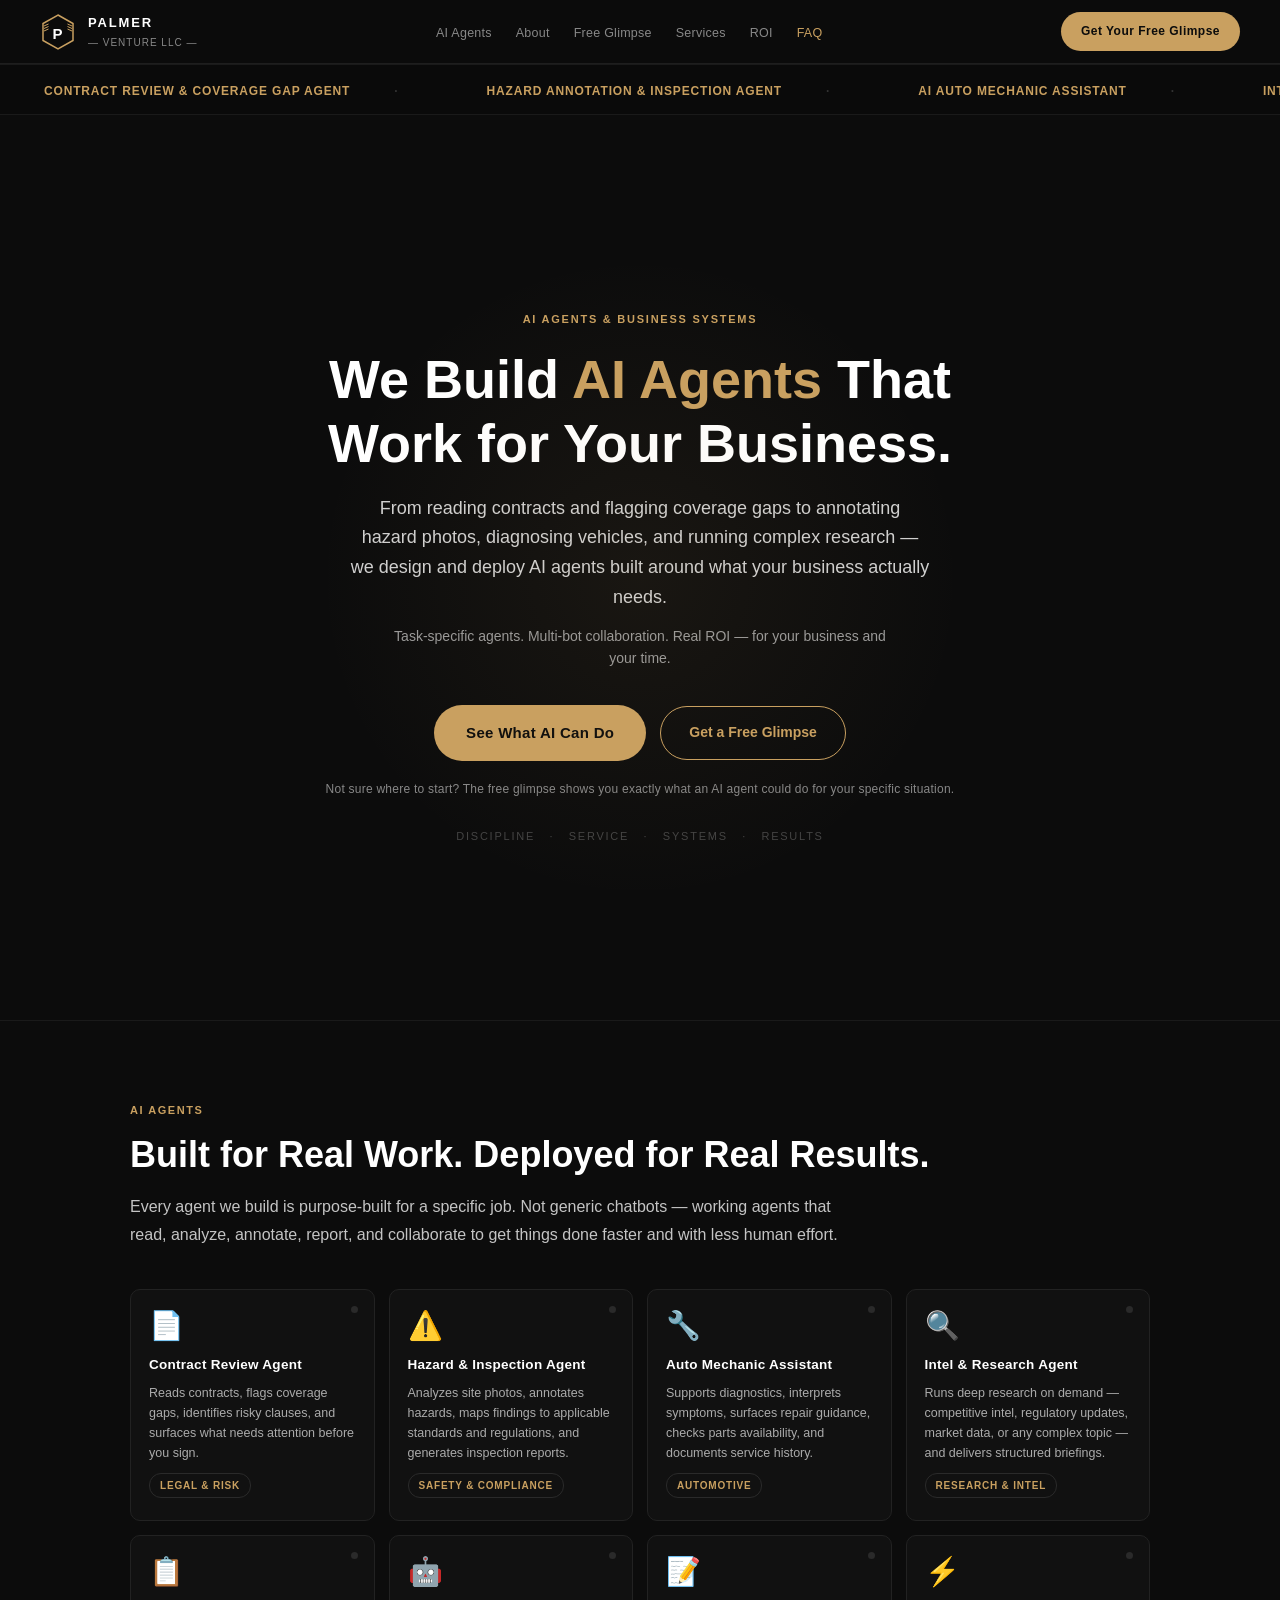
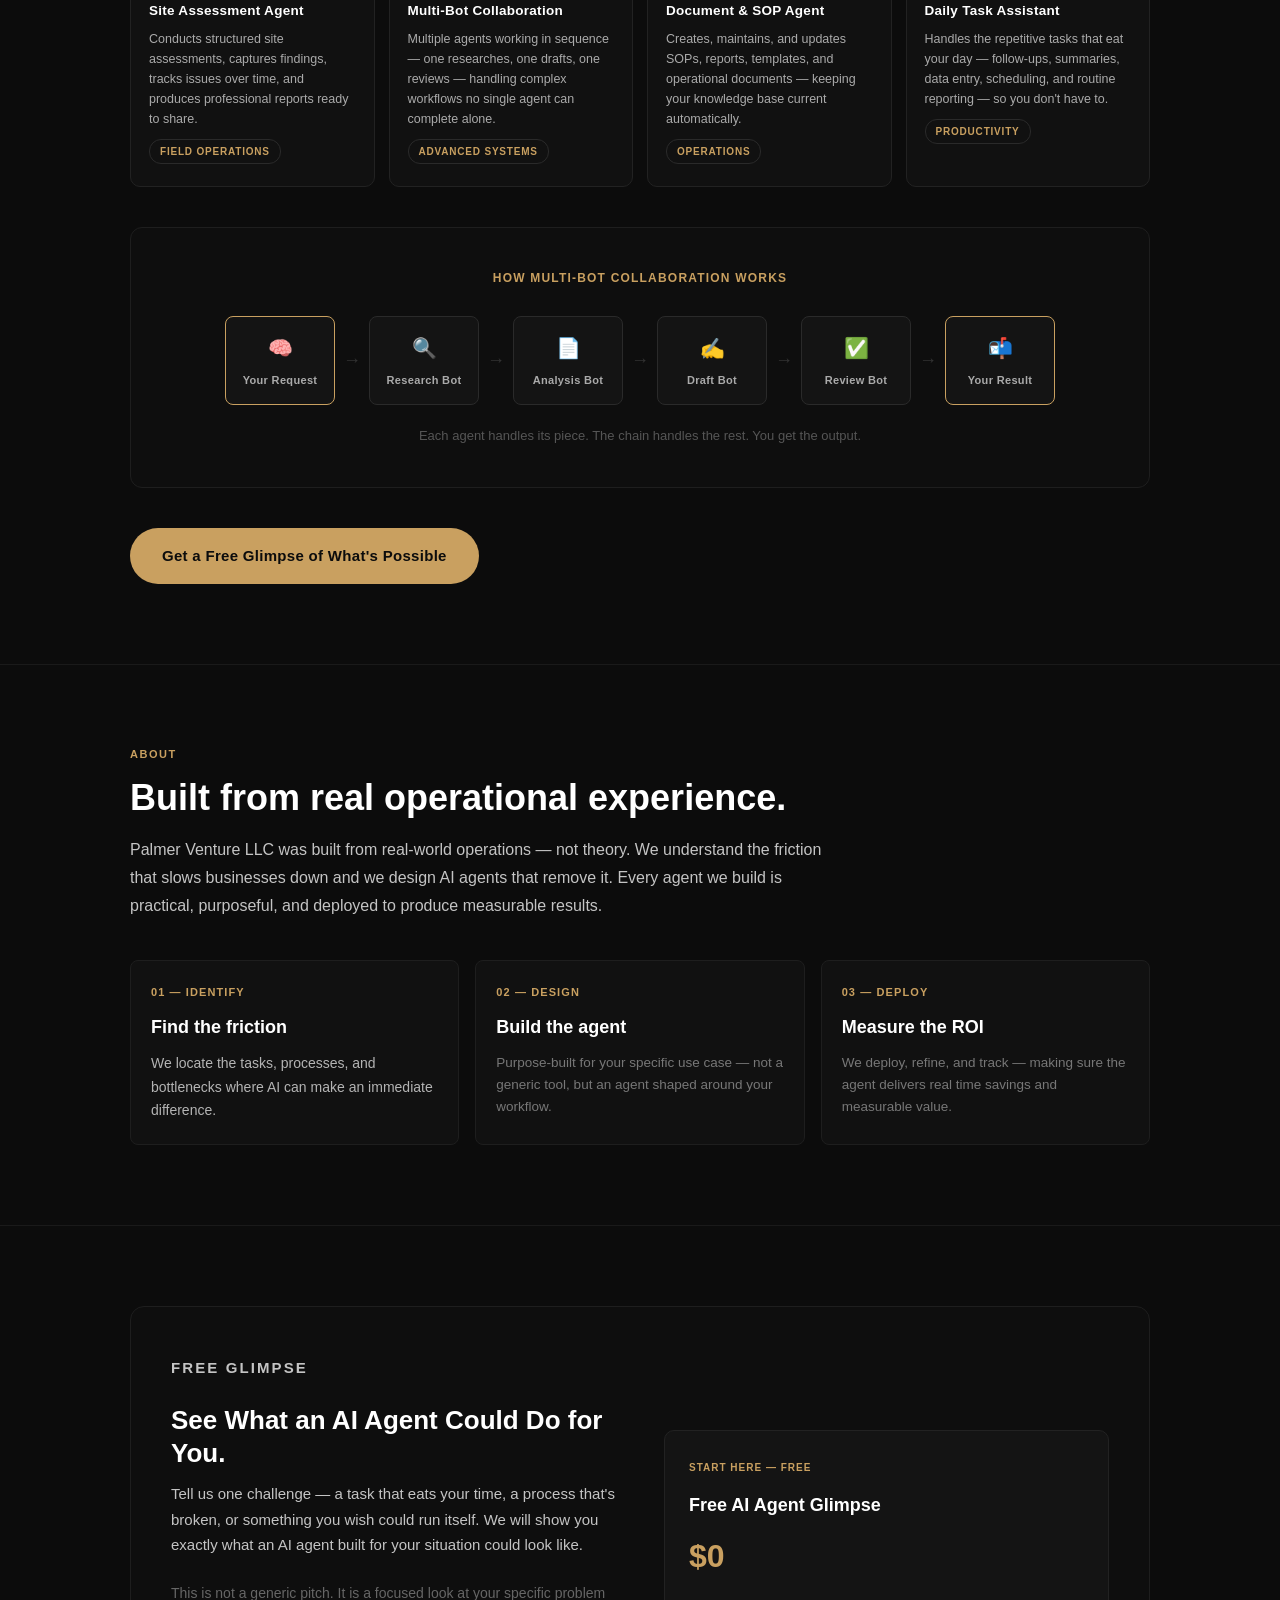
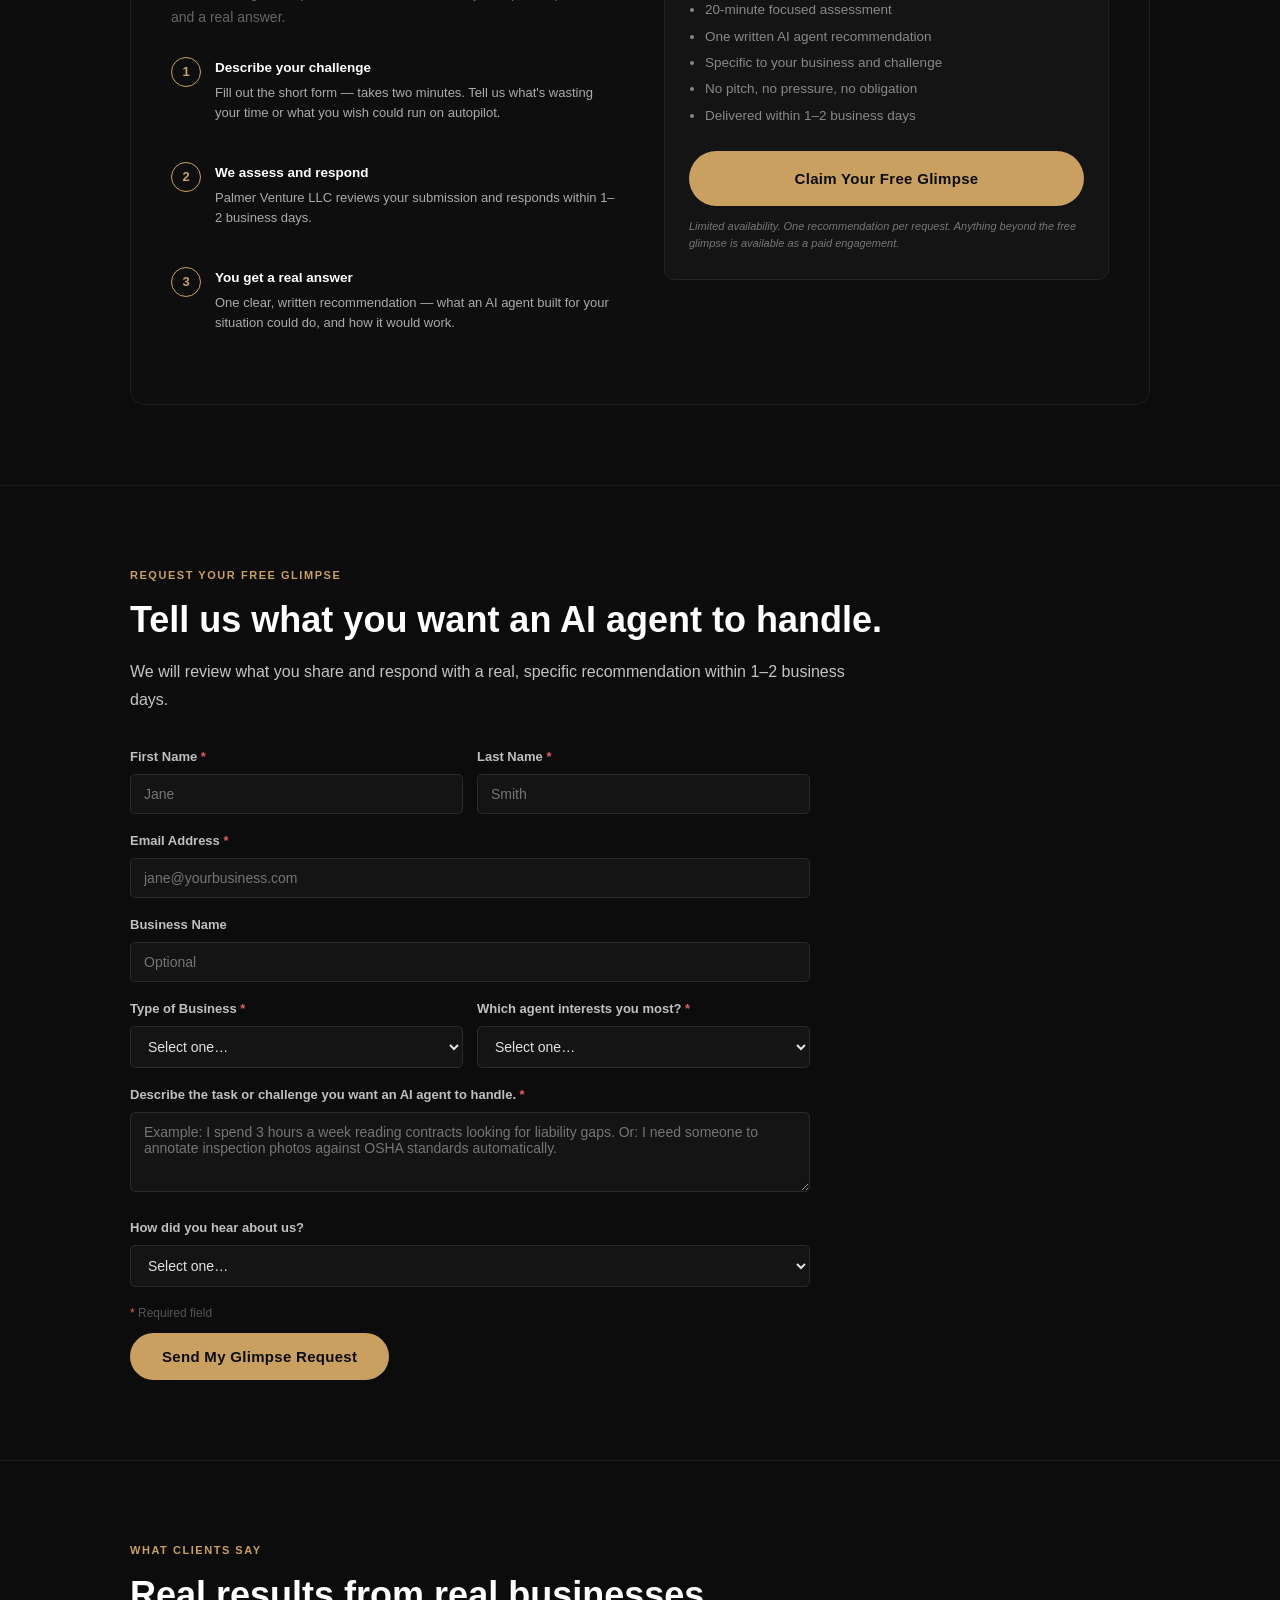
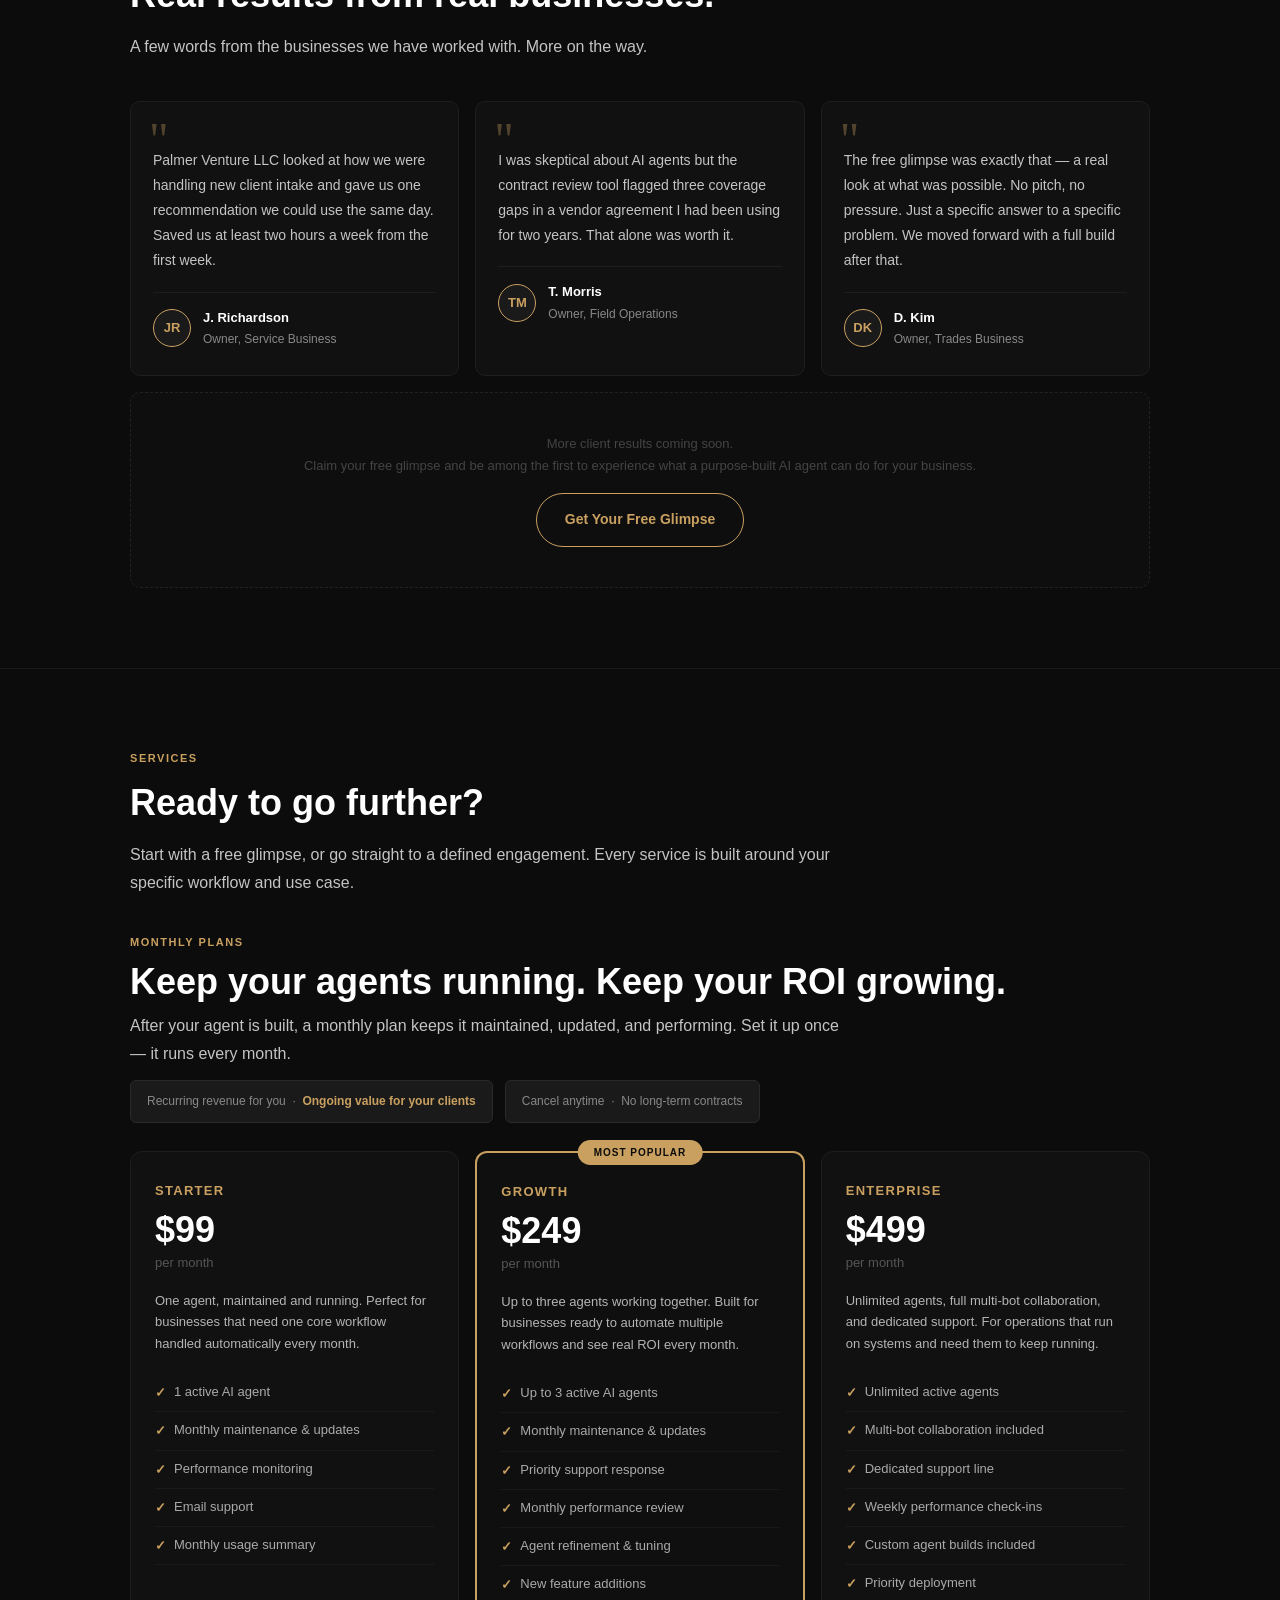
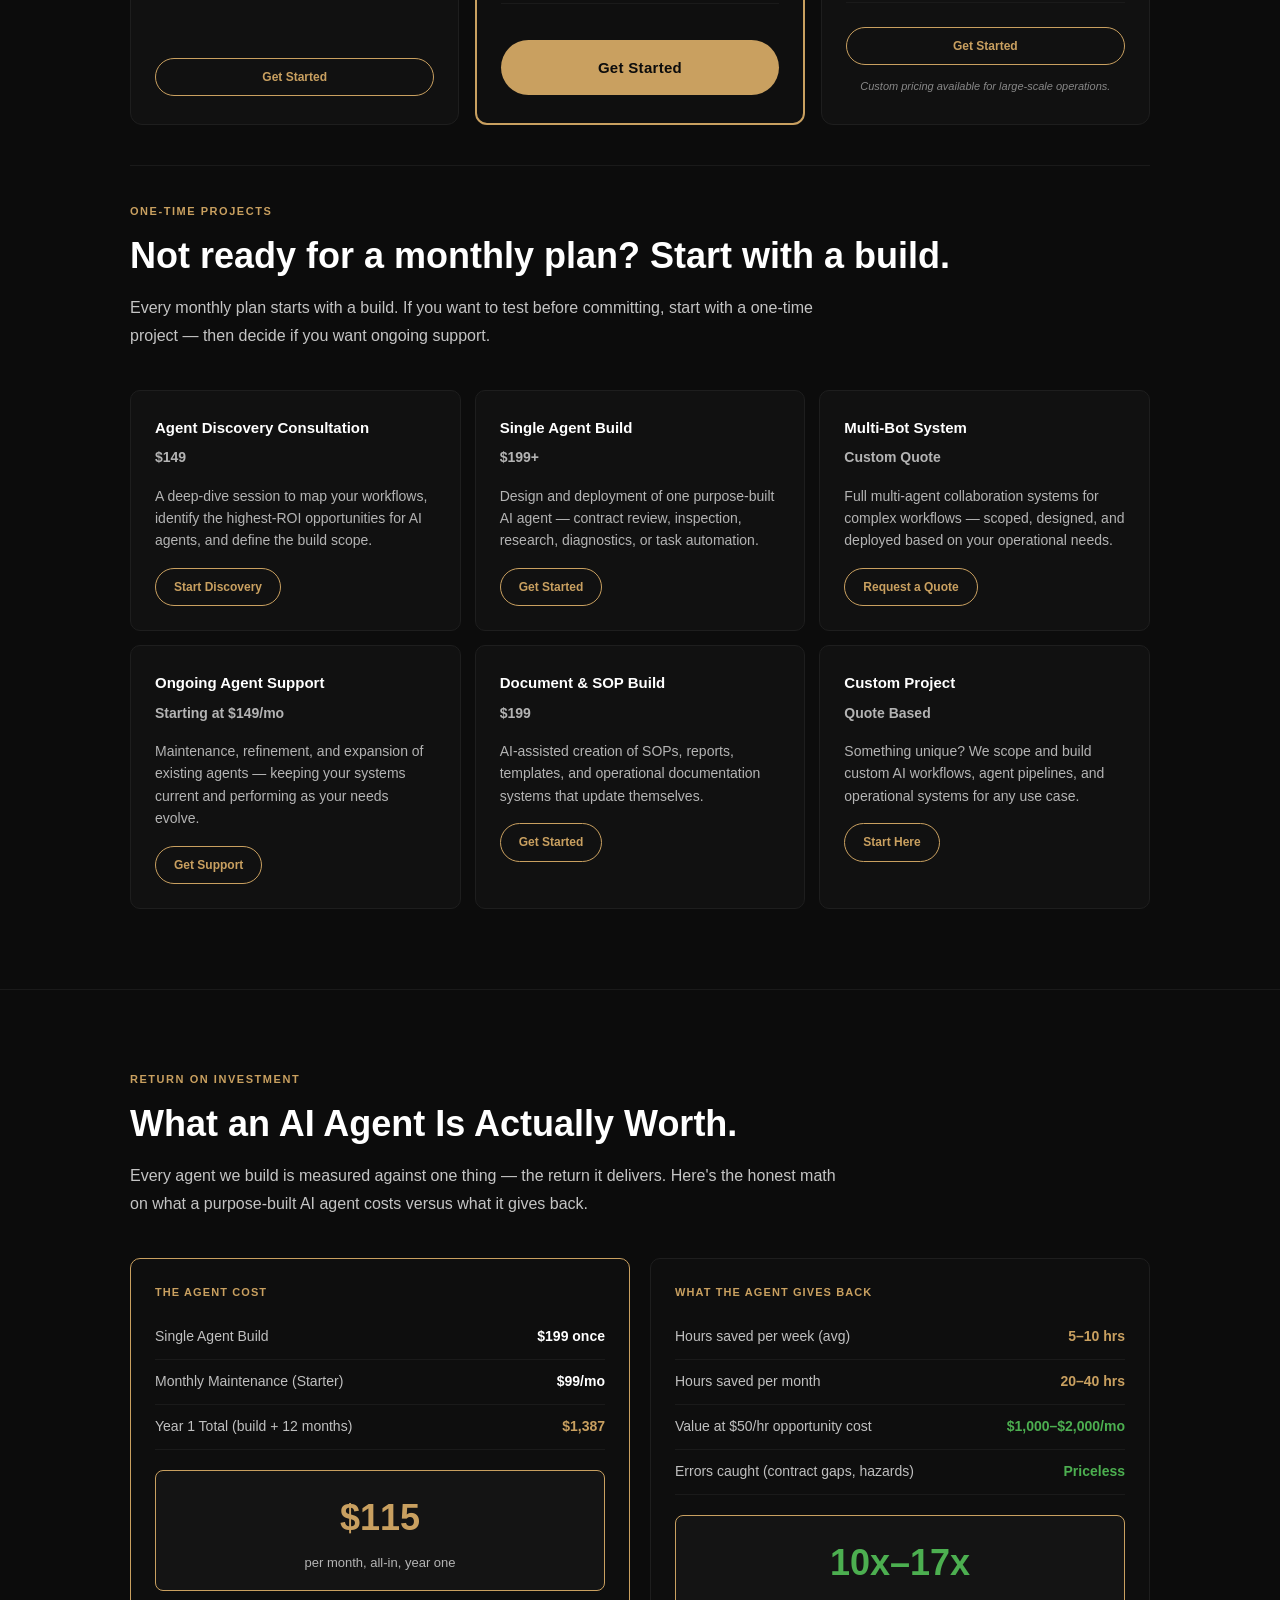
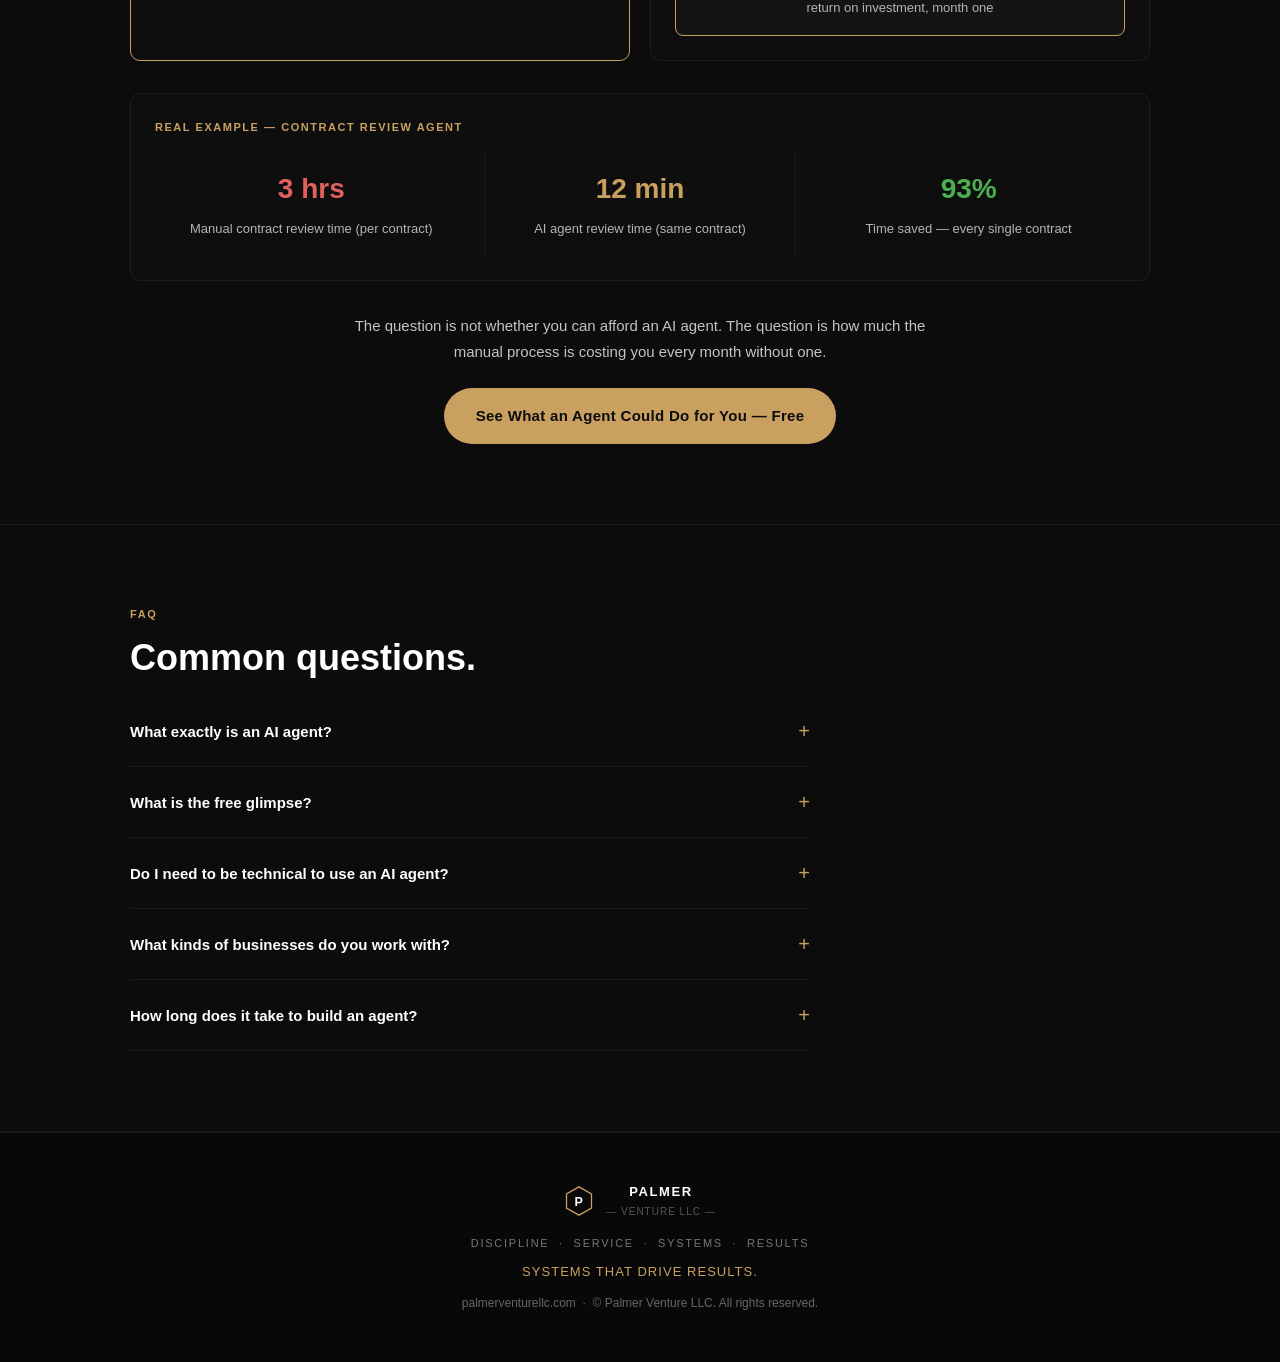
==== commit 36e13d3d: "Improve: brighter text/readability + ROI section with agent cost vs value breakdown" ====
--- a/index.html
+++ b/index.html
@@ -15,7 +15,7 @@
 <style>
 *{box-sizing:border-box;margin:0;padding:0}
 html{scroll-behavior:smooth}
-body{background:#0C0C0C;color:#E2E2E2;font-family:'Arial',sans-serif;line-height:1.6}
+body{background:#0C0C0C;color:#E8E8E8;font-family:'Arial',sans-serif;line-height:1.7}
 
 /* ── NAV ─────────────────────────────────────────────────────── */
 nav{position:sticky;top:0;z-index:100;background:rgba(12,12,12,.97);border-bottom:1px solid #1e1e1e;display:flex;align-items:center;justify-content:space-between;padding:12px 40px}
@@ -43,14 +43,14 @@
 .eyebrow{font-size:11px;font-weight:700;text-transform:uppercase;letter-spacing:.16em;color:#C9A060;margin-bottom:20px}
 h1{font-size:clamp(30px,4.5vw,54px);font-weight:700;color:#fff;line-height:1.18;max-width:760px;margin-bottom:18px}
 h1 em{font-style:normal;color:#C9A060}
-.hero-sub{font-size:17px;color:#aaa;max-width:580px;margin:0 auto 12px;line-height:1.65}
-.hero-sub2{font-size:14px;color:#666;max-width:520px;margin:0 auto 36px;line-height:1.6}
+.hero-sub{font-size:18px;color:#D0D0D0;max-width:580px;margin:0 auto 12px;line-height:1.65}
+.hero-sub2{font-size:14px;color:#999;max-width:520px;margin:0 auto 36px;line-height:1.6}
 .btn-row{display:flex;gap:14px;align-items:center;justify-content:center;flex-wrap:wrap}
 .btn{display:inline-block;background:#C9A060;color:#0C0C0C;border:none;border-radius:32px;padding:15px 32px;font-size:15px;font-weight:700;letter-spacing:.02em;cursor:pointer;text-decoration:none;transition:background .2s,transform .15s}
 .btn:hover{background:#b8904f;transform:translateY(-1px)}
 .btn-outline{display:inline-block;background:transparent;color:#C9A060;border:1px solid #C9A060;border-radius:32px;padding:14px 28px;font-size:14px;font-weight:600;cursor:pointer;text-decoration:none;transition:background .2s,color .2s}
 .btn-outline:hover{background:#C9A060;color:#0C0C0C}
-.hero-support{font-size:12px;color:#555;margin-top:18px;letter-spacing:.02em}
+.hero-support{font-size:12px;color:#888;margin-top:18px;letter-spacing:.02em}
 .pillars{font-size:11px;color:#444;margin-top:28px;letter-spacing:.16em;text-transform:uppercase}
 
 /* ── SECTION BASICS ──────────────────────────────────────────── */
@@ -58,8 +58,8 @@
 section{padding:80px 40px;max-width:1100px;margin:0 auto;width:100%}
 .section-label{font-size:11px;font-weight:700;text-transform:uppercase;letter-spacing:.14em;color:#C9A060;margin-bottom:12px}
 h2{font-size:clamp(22px,3vw,36px);font-weight:700;color:#fff;margin-bottom:16px;line-height:1.25}
-h3{font-size:17px;font-weight:700;color:#fff;margin-bottom:8px}
-.intro{font-size:15px;color:#aaa;max-width:680px;line-height:1.7;margin-bottom:40px}
+h3{font-size:18px;font-weight:700;color:#fff;margin-bottom:10px}
+.intro{font-size:16px;color:#C4C4C4;max-width:720px;line-height:1.75;margin-bottom:40px}
 
 /* ── AGENT GRID ──────────────────────────────────────────────── */
 .agent-grid{display:grid;grid-template-columns:repeat(4,1fr);gap:14px;margin-bottom:40px}
@@ -69,7 +69,7 @@
 .agent-dot{width:7px;height:7px;border-radius:50%;background:#2a2a2a;position:absolute;top:16px;right:16px;transition:background .25s}
 .agent-icon{font-size:28px;margin-bottom:14px;display:block;line-height:1}
 .agent-name{font-size:13.5px;font-weight:700;color:#fff;margin-bottom:6px;letter-spacing:.02em}
-.agent-desc{font-size:12.5px;color:#777;line-height:1.55}
+.agent-desc{font-size:12.5px;color:#ABABAB;line-height:1.6}
 .agent-tag{display:inline-block;font-size:10px;font-weight:700;text-transform:uppercase;letter-spacing:.08em;color:#C9A060;border:1px solid #2a2a2a;border-radius:12px;padding:3px 10px;margin-top:10px}
 
 /* ── MULTI-BOT DIAGRAM ───────────────────────────────────────── */
@@ -85,25 +85,25 @@
 /* ── SNAPSHOT GLIMPSE ────────────────────────────────────────── */
 .glimpse-wrap{background:#0e0e0e;border:1px solid #1e1e1e;border-radius:14px;padding:48px 40px;display:grid;grid-template-columns:1fr 1fr;gap:48px;align-items:center}
 .glimpse-left h2{font-size:26px;margin-bottom:12px}
-.glimpse-left p{font-size:15px;color:#aaa;line-height:1.7;margin-bottom:24px}
+.glimpse-left p{font-size:15px;color:#C4C4C4;line-height:1.7;margin-bottom:24px}
 .glimpse-steps{display:flex;flex-direction:column;gap:16px}
 .glimpse-step{display:flex;gap:14px;align-items:flex-start}
 .g-num{width:30px;height:30px;min-width:30px;border:1.5px solid #C9A060;border-radius:50%;display:flex;align-items:center;justify-content:center;font-size:13px;font-weight:700;color:#C9A060}
 .g-body h4{font-size:13.5px;font-weight:700;color:#fff;margin-bottom:3px}
-.g-body p{font-size:13px;color:#777;line-height:1.5}
+.g-body p{font-size:13px;color:#ABABAB;line-height:1.5}
 .glimpse-right{background:#141414;border:1px solid #222;border-radius:10px;padding:28px 24px}
 .glimpse-tag{font-size:10px;font-weight:700;text-transform:uppercase;letter-spacing:.1em;color:#C9A060;margin-bottom:14px;display:block}
 .glimpse-right h3{font-size:18px;margin-bottom:8px}
 .glimpse-price{font-size:32px;font-weight:700;color:#C9A060;margin:6px 0 14px}
 .glimpse-right ul{padding-left:16px;font-size:13.5px;color:#888;line-height:1.95;margin-bottom:22px}
-.glimpse-note{font-size:11px;color:#444;font-style:italic;margin-top:12px;line-height:1.5}
+.glimpse-note{font-size:11px;color:#777;font-style:italic;margin-top:12px;line-height:1.5}
 .req{color:#E06060}
 
 /* ── FORM ────────────────────────────────────────────────────── */
 .form-wrap{max-width:680px}
 .form-row{display:grid;grid-template-columns:1fr 1fr;gap:14px}
 .form-group{margin-bottom:16px}
-.form-group label{display:block;font-size:12.5px;font-weight:600;color:#aaa;margin-bottom:6px}
+.form-group label{display:block;font-size:13px;font-weight:600;color:#C0C0C0;margin-bottom:6px}
 .form-group input,.form-group select,.form-group textarea{width:100%;background:#141414;border:1px solid #2a2a2a;border-radius:5px;padding:11px 13px;font-size:14px;color:#E2E2E2;outline:none;transition:border-color .2s,box-shadow .2s;font-family:inherit}
 .form-group input:focus,.form-group select:focus,.form-group textarea:focus{border-color:#C9A060;box-shadow:0 0 0 3px rgba(201,160,96,.12)}
 .form-group select option{background:#141414}
@@ -118,7 +118,7 @@
 .svc-card{background:#111;border:1px solid #1e1e1e;border-radius:10px;padding:24px}
 .svc-card h3{font-size:15px;color:#fff;margin-bottom:6px}
 .svc-price{font-size:20px;font-weight:700;color:#C9A060;margin:4px 0 10px}
-.svc-card p{font-size:13px;color:#777;line-height:1.55;margin-bottom:16px}
+.svc-card p{font-size:14px;color:#B4B4B4;line-height:1.6;margin-bottom:16px}
 .btn-sm{display:inline-block;background:transparent;border:1px solid #C9A060;color:#C9A060;border-radius:20px;padding:8px 18px;font-size:12px;font-weight:600;cursor:pointer;text-decoration:none;transition:background .2s,color .2s}
 .btn-sm:hover{background:#C9A060;color:#0C0C0C}
 
@@ -127,14 +127,14 @@
 .faq-q{display:flex;justify-content:space-between;align-items:center}
 .faq-q p{font-weight:700;color:#fff;font-size:15px}
 .faq-icon{color:#C9A060;font-size:20px}
-.faq-a{font-size:14px;color:#888;line-height:1.65;margin-top:10px;display:none}
+.faq-a{font-size:14px;color:#C4C4C4;line-height:1.7;margin-top:10px;display:none}
 
 /* ── FOOTER ──────────────────────────────────────────────────── */
 footer{background:#080808;border-top:1px solid #1a1a1a;padding:48px 40px;text-align:center}
 .footer-brand{display:flex;align-items:center;justify-content:center;gap:12px;margin-bottom:14px}
-.footer-pillars{font-size:11px;color:#444;letter-spacing:.16em;text-transform:uppercase;margin-bottom:8px}
+.footer-pillars{font-size:11px;color:#777;letter-spacing:.16em;text-transform:uppercase;margin-bottom:8px}
 .footer-tagline{font-size:13px;color:#C9A060;letter-spacing:.08em;text-transform:uppercase;margin-bottom:10px}
-.footer-copy{font-size:12px;color:#333}
+.footer-copy{font-size:12px;color:#666}
 
 /* ── RESPONSIVE ──────────────────────────────────────────────── */
 @media(max-width:900px){
@@ -157,11 +157,11 @@
 .testimonials-grid{display:grid;grid-template-columns:repeat(3,1fr);gap:16px;margin-bottom:16px}
 .testimonial-card{background:#111;border:1px solid #1e1e1e;border-radius:10px;padding:26px 22px;position:relative}
 .testimonial-card::before{content:'"';position:absolute;top:14px;left:18px;font-size:48px;color:#C9A060;opacity:.35;line-height:1;font-family:Georgia,serif}
-.testimonial-text{font-size:14px;color:#aaa;line-height:1.75;margin-bottom:18px;padding-top:20px}
+.testimonial-text{font-size:14px;color:#C4C4C4;line-height:1.8;margin-bottom:18px;padding-top:20px}
 .testimonial-author{display:flex;align-items:center;gap:12px;border-top:1px solid #1e1e1e;padding-top:14px}
 .testimonial-avatar{width:38px;height:38px;min-width:38px;border-radius:50%;background:#1a1a1a;border:1px solid #C9A060;display:flex;align-items:center;justify-content:center;font-size:13px;font-weight:700;color:#C9A060}
 .testimonial-name{font-size:13px;font-weight:700;color:#fff}
-.testimonial-role{font-size:12px;color:#555}
+.testimonial-role{font-size:12px;color:#888}
 .testimonial-placeholder{text-align:center;padding:40px 24px;background:#0e0e0e;border:1px dashed #222;border-radius:10px}
 .testimonial-placeholder p{font-size:13px;color:#444;line-height:1.7}
 @media(max-width:720px){.testimonials-grid{grid-template-columns:1fr}}
@@ -174,15 +174,30 @@
 .plan-name{font-size:13px;font-weight:700;text-transform:uppercase;letter-spacing:.1em;color:#C9A060;margin-bottom:10px}
 .plan-price{font-size:36px;font-weight:700;color:#fff;line-height:1}
 .plan-period{font-size:13px;color:#555;margin-bottom:16px;margin-top:4px}
-.plan-desc{font-size:13px;color:#777;line-height:1.6;margin-bottom:20px}
+.plan-desc{font-size:13px;color:#B4B4B4;line-height:1.65;margin-bottom:20px}
 .plan-features{list-style:none;padding:0;margin:0 0 24px;flex:1}
 .plan-features li{font-size:13px;color:#aaa;padding:7px 0;border-bottom:1px solid #1a1a1a;display:flex;align-items:flex-start;gap:8px}
 .plan-features li::before{content:"✓";color:#C9A060;font-weight:700;flex-shrink:0;margin-top:1px}
-.plan-note{font-size:11px;color:#444;font-style:italic;margin-top:12px;text-align:center}
+.plan-note{font-size:11px;color:#888;font-style:italic;margin-top:12px;text-align:center}
 .plans-intro{display:flex;align-items:center;justify-content:space-between;margin-bottom:32px;flex-wrap:gap}
 .passive-badge{background:#1a1a1a;border:1px solid #2a2a2a;border-radius:6px;padding:10px 16px;font-size:12px;color:#888}
 .passive-badge strong{color:#C9A060}
 @media(max-width:720px){.plans-grid{grid-template-columns:1fr}}
+
+/* ── ROI SECTION ─────────────────────────────────────────────── */
+.roi-grid{display:grid;grid-template-columns:1fr 1fr;gap:20px;margin-bottom:32px}
+.roi-card{background:#0e0e0e;border:1px solid #1e1e1e;border-radius:10px;padding:24px}
+.roi-card.gold-border{border-color:#C9A060}
+.roi-card-label{font-size:11px;font-weight:700;text-transform:uppercase;letter-spacing:.1em;color:#C9A060;margin-bottom:14px}
+.roi-row{display:flex;justify-content:space-between;align-items:center;padding:10px 0;border-bottom:1px solid #1a1a1a;font-size:14px}
+.roi-row:last-child{border-bottom:none}
+.roi-row-label{color:#C0C0C0}
+.roi-row-val{font-weight:700;color:#fff}
+.roi-row-val.gold{color:#C9A060}
+.roi-row-val.green{color:#4CAF50}
+.roi-highlight{background:#141414;border:1px solid #C9A060;border-radius:8px;padding:16px 20px;text-align:center;margin-top:20px}
+.roi-highlight-num{font-size:36px;font-weight:700;color:#C9A060}
+.roi-highlight-label{font-size:13px;color:#B4B4B4;margin-top:4px}
 </style>
 <!-- Google Analytics -->
 <script async src="https://www.googletagmanager.com/gtag/js?id=G-WDQP6BWKTC"></script>
@@ -218,6 +233,7 @@
     <li><a href="#about">About</a></li>
     <li><a href="#snapshot" class="active">Free Glimpse</a></li>
     <li><a href="#services">Services</a></li>
+    <li><a href="#roi">ROI</a></li>
     <li><a href="#faq">FAQ</a></li>
   </ul>
   <a href="#snapshot" class="nav-cta">Get Your Free Glimpse</a>
@@ -381,7 +397,7 @@
       <div style="background:#111;border:1px solid #1e1e1e;border-radius:8px;padding:22px 20px">
         <p style="font-size:11px;font-weight:700;text-transform:uppercase;letter-spacing:.1em;color:#C9A060;margin-bottom:10px">01 — Identify</p>
         <h3>Find the friction</h3>
-        <p style="font-size:13.5px;color:#777;line-height:1.6;margin-top:6px">We locate the tasks, processes, and bottlenecks where AI can make an immediate difference.</p>
+        <p style="font-size:14px;color:#B4B4B4;line-height:1.65;margin-top:6px">We locate the tasks, processes, and bottlenecks where AI can make an immediate difference.</p>
       </div>
       <div style="background:#111;border:1px solid #1e1e1e;border-radius:8px;padding:22px 20px">
         <p style="font-size:11px;font-weight:700;text-transform:uppercase;letter-spacing:.1em;color:#C9A060;margin-bottom:10px">02 — Design</p>
@@ -664,6 +680,64 @@
         <p>Something unique? We scope and build custom AI workflows, agent pipelines, and operational systems for any use case.</p>
         <a href="#glimpse-form" class="btn-sm">Start Here</a>
       </div>
+    </div>
+  </section>
+</div>
+
+
+<!-- ROI SECTION -->
+<div class="section-outer" id="roi">
+  <section>
+    <p class="section-label">Return on Investment</p>
+    <h2>What an AI Agent Is Actually Worth.</h2>
+    <p class="intro">Every agent we build is measured against one thing — the return it delivers. Here's the honest math on what a purpose-built AI agent costs versus what it gives back.</p>
+
+    <div class="roi-grid">
+      <div class="roi-card gold-border">
+        <div class="roi-card-label">The Agent Cost</div>
+        <div class="roi-row"><span class="roi-row-label">Single Agent Build</span><span class="roi-row-val">$199 once</span></div>
+        <div class="roi-row"><span class="roi-row-label">Monthly Maintenance (Starter)</span><span class="roi-row-val">$99/mo</span></div>
+        <div class="roi-row"><span class="roi-row-label">Year 1 Total (build + 12 months)</span><span class="roi-row-val gold">$1,387</span></div>
+        <div class="roi-highlight">
+          <div class="roi-highlight-num">$115</div>
+          <div class="roi-highlight-label">per month, all-in, year one</div>
+        </div>
+      </div>
+
+      <div class="roi-card">
+        <div class="roi-card-label">What the Agent Gives Back</div>
+        <div class="roi-row"><span class="roi-row-label">Hours saved per week (avg)</span><span class="roi-row-val gold">5–10 hrs</span></div>
+        <div class="roi-row"><span class="roi-row-label">Hours saved per month</span><span class="roi-row-val gold">20–40 hrs</span></div>
+        <div class="roi-row"><span class="roi-row-label">Value at $50/hr opportunity cost</span><span class="roi-row-val green">$1,000–$2,000/mo</span></div>
+        <div class="roi-row"><span class="roi-row-label">Errors caught (contract gaps, hazards)</span><span class="roi-row-val green">Priceless</span></div>
+        <div class="roi-highlight">
+          <div class="roi-highlight-num" style="color:#4CAF50">10x–17x</div>
+          <div class="roi-highlight-label">return on investment, month one</div>
+        </div>
+      </div>
+    </div>
+
+    <div style="background:#0e0e0e;border:1px solid #1e1e1e;border-radius:10px;padding:24px;margin-bottom:32px">
+      <p class="section-label" style="margin-bottom:12px">Real Example — Contract Review Agent</p>
+      <div style="display:grid;grid-template-columns:repeat(3,1fr);gap:16px">
+        <div style="text-align:center;padding:16px">
+          <div style="font-size:28px;font-weight:700;color:#E06060">3 hrs</div>
+          <div style="font-size:13px;color:#B4B4B4;margin-top:6px">Manual contract review time (per contract)</div>
+        </div>
+        <div style="text-align:center;padding:16px;border-left:1px solid #1a1a1a;border-right:1px solid #1a1a1a">
+          <div style="font-size:28px;font-weight:700;color:#C9A060">12 min</div>
+          <div style="font-size:13px;color:#B4B4B4;margin-top:6px">AI agent review time (same contract)</div>
+        </div>
+        <div style="text-align:center;padding:16px">
+          <div style="font-size:28px;font-weight:700;color:#4CAF50">93%</div>
+          <div style="font-size:13px;color:#B4B4B4;margin-top:6px">Time saved — every single contract</div>
+        </div>
+      </div>
+    </div>
+
+    <div style="text-align:center">
+      <p style="font-size:15px;color:#C4C4C4;max-width:600px;margin:0 auto 24px;line-height:1.7">The question is not whether you can afford an AI agent. The question is how much the manual process is costing you every month without one.</p>
+      <a href="#snapshot" class="btn">See What an Agent Could Do for You — Free</a>
     </div>
   </section>
 </div>
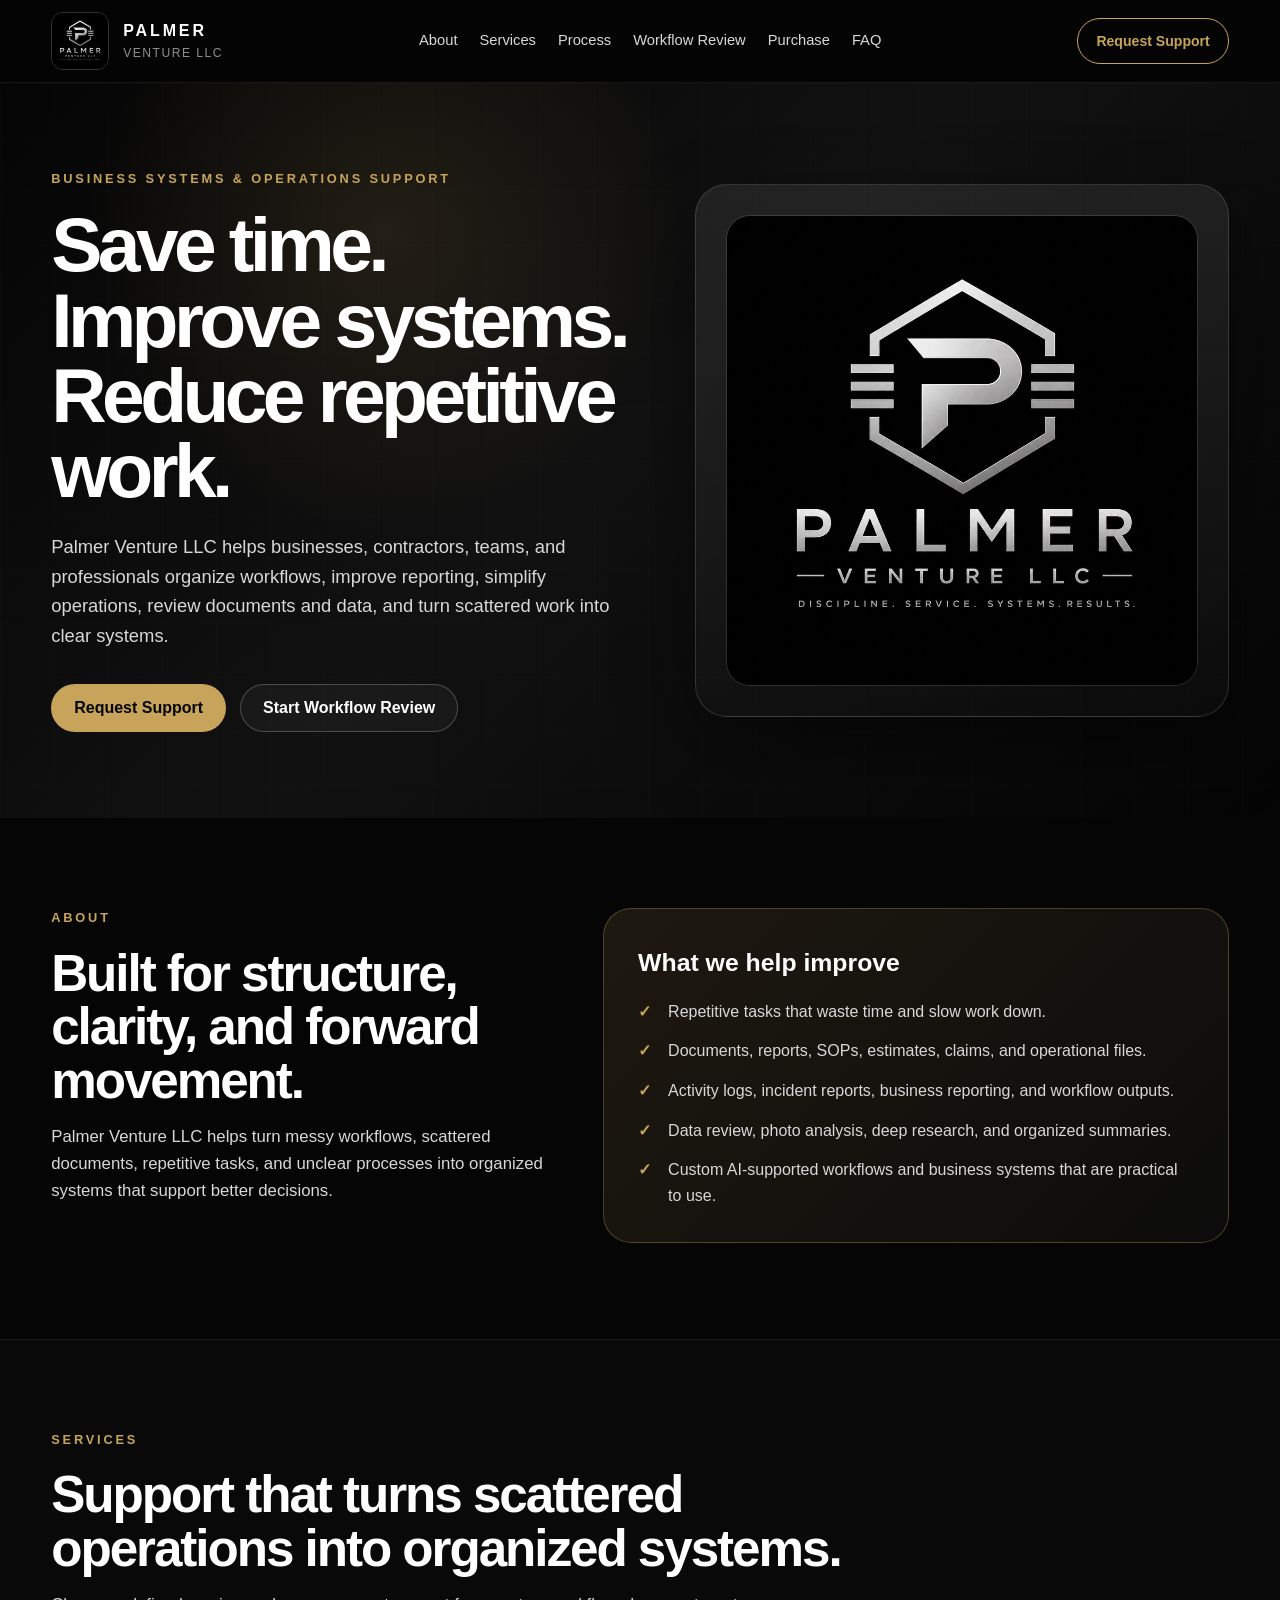
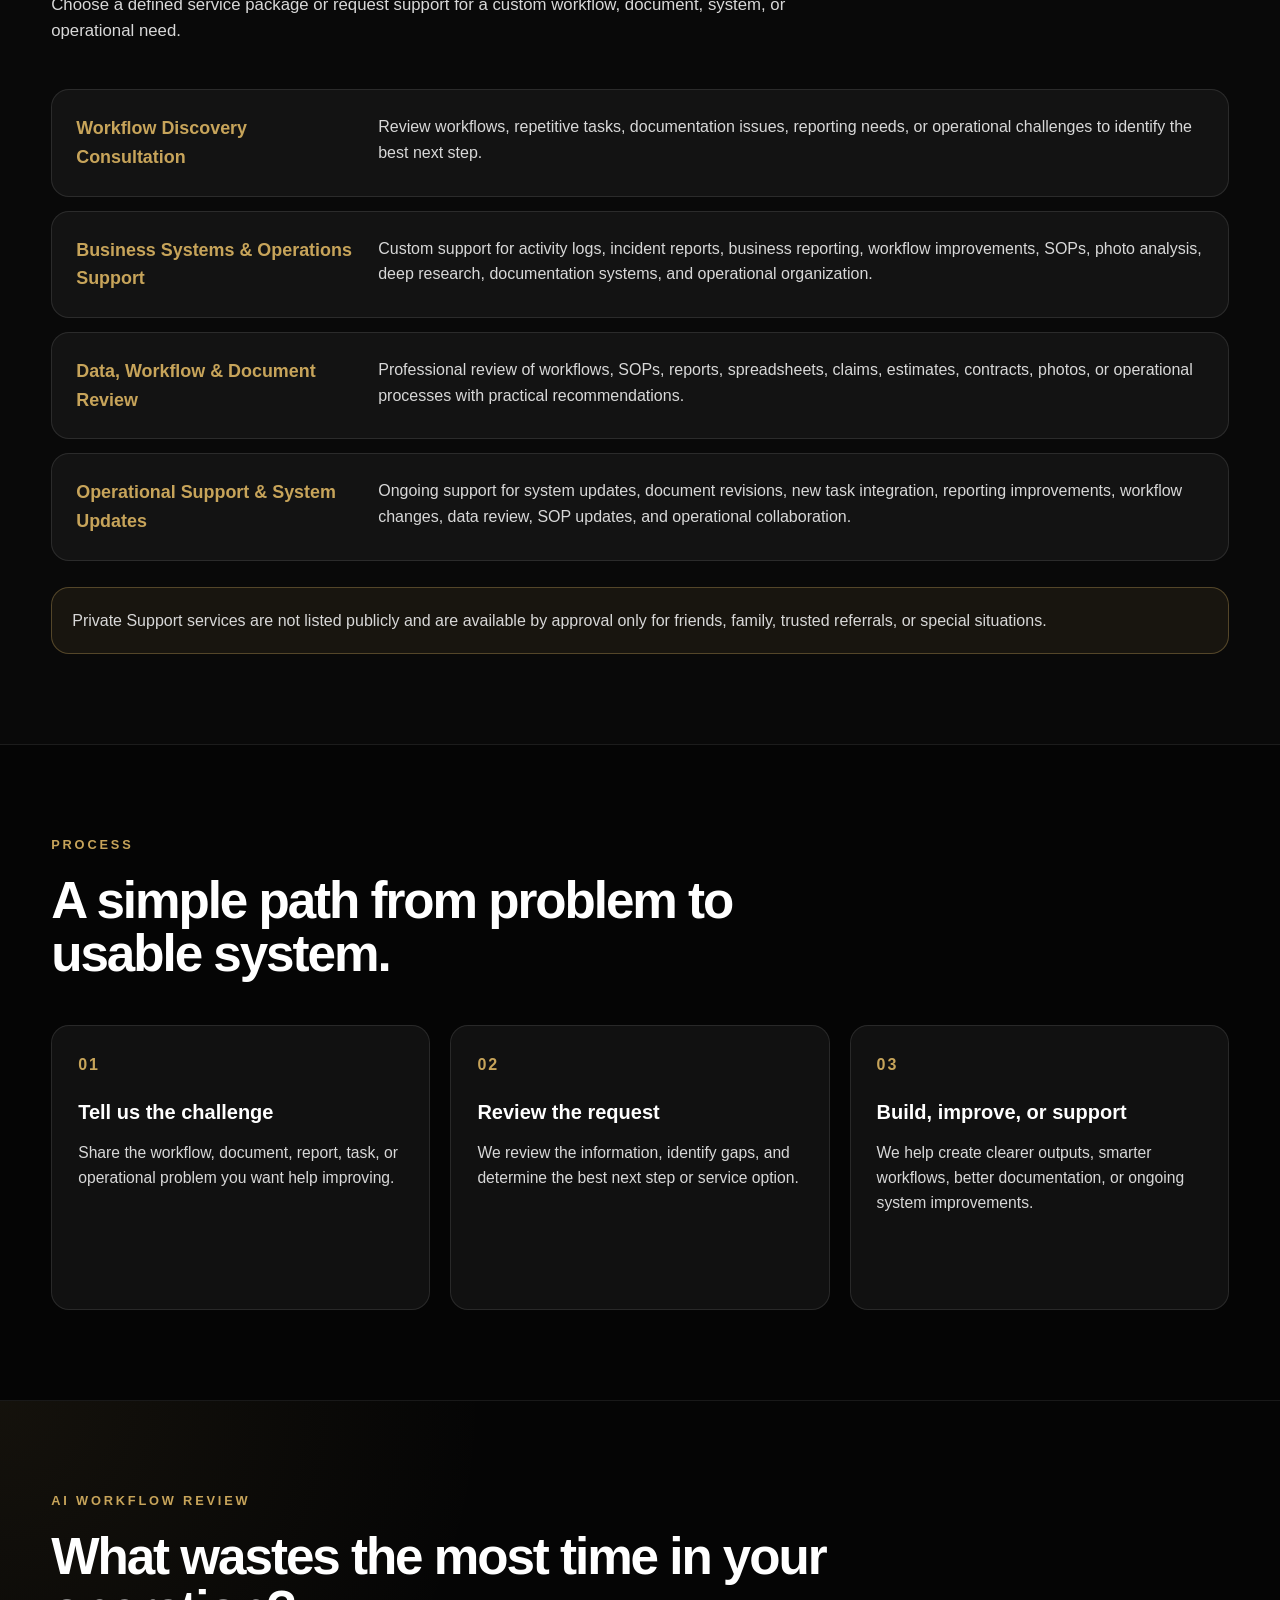
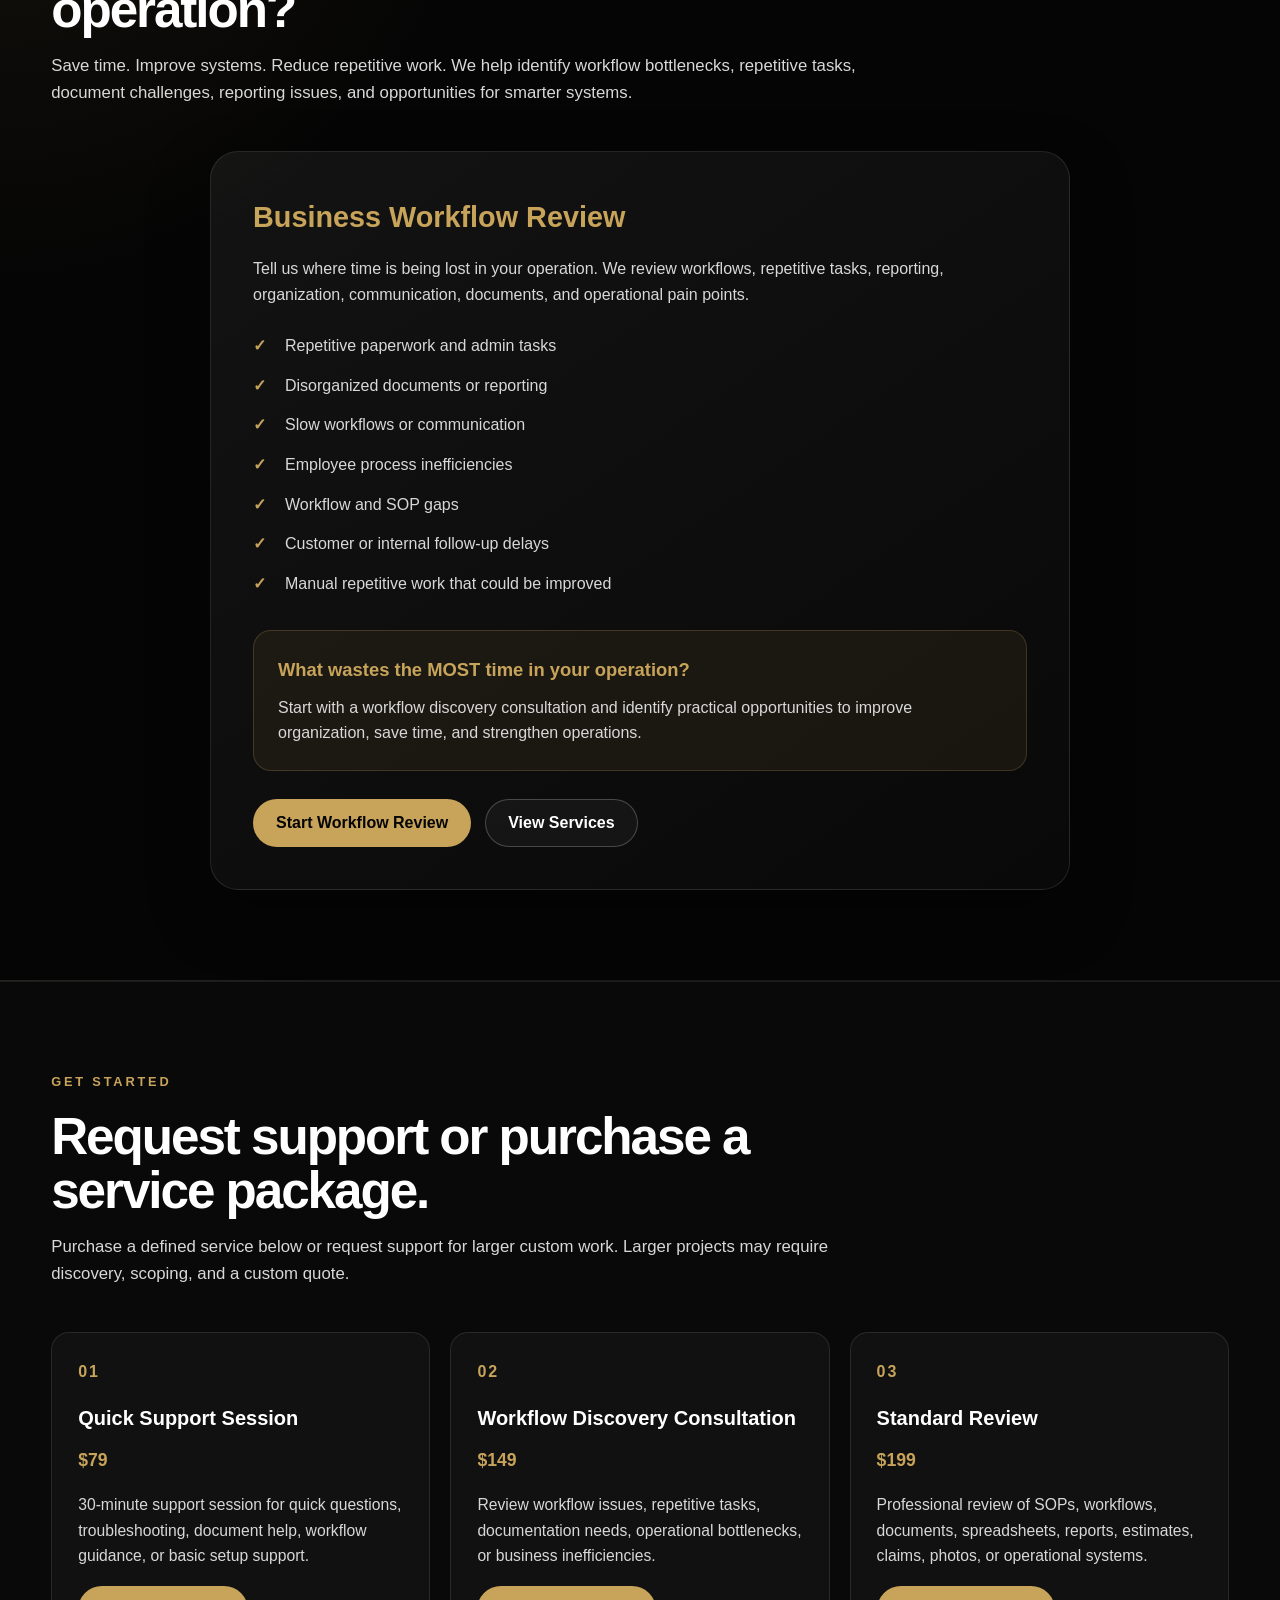
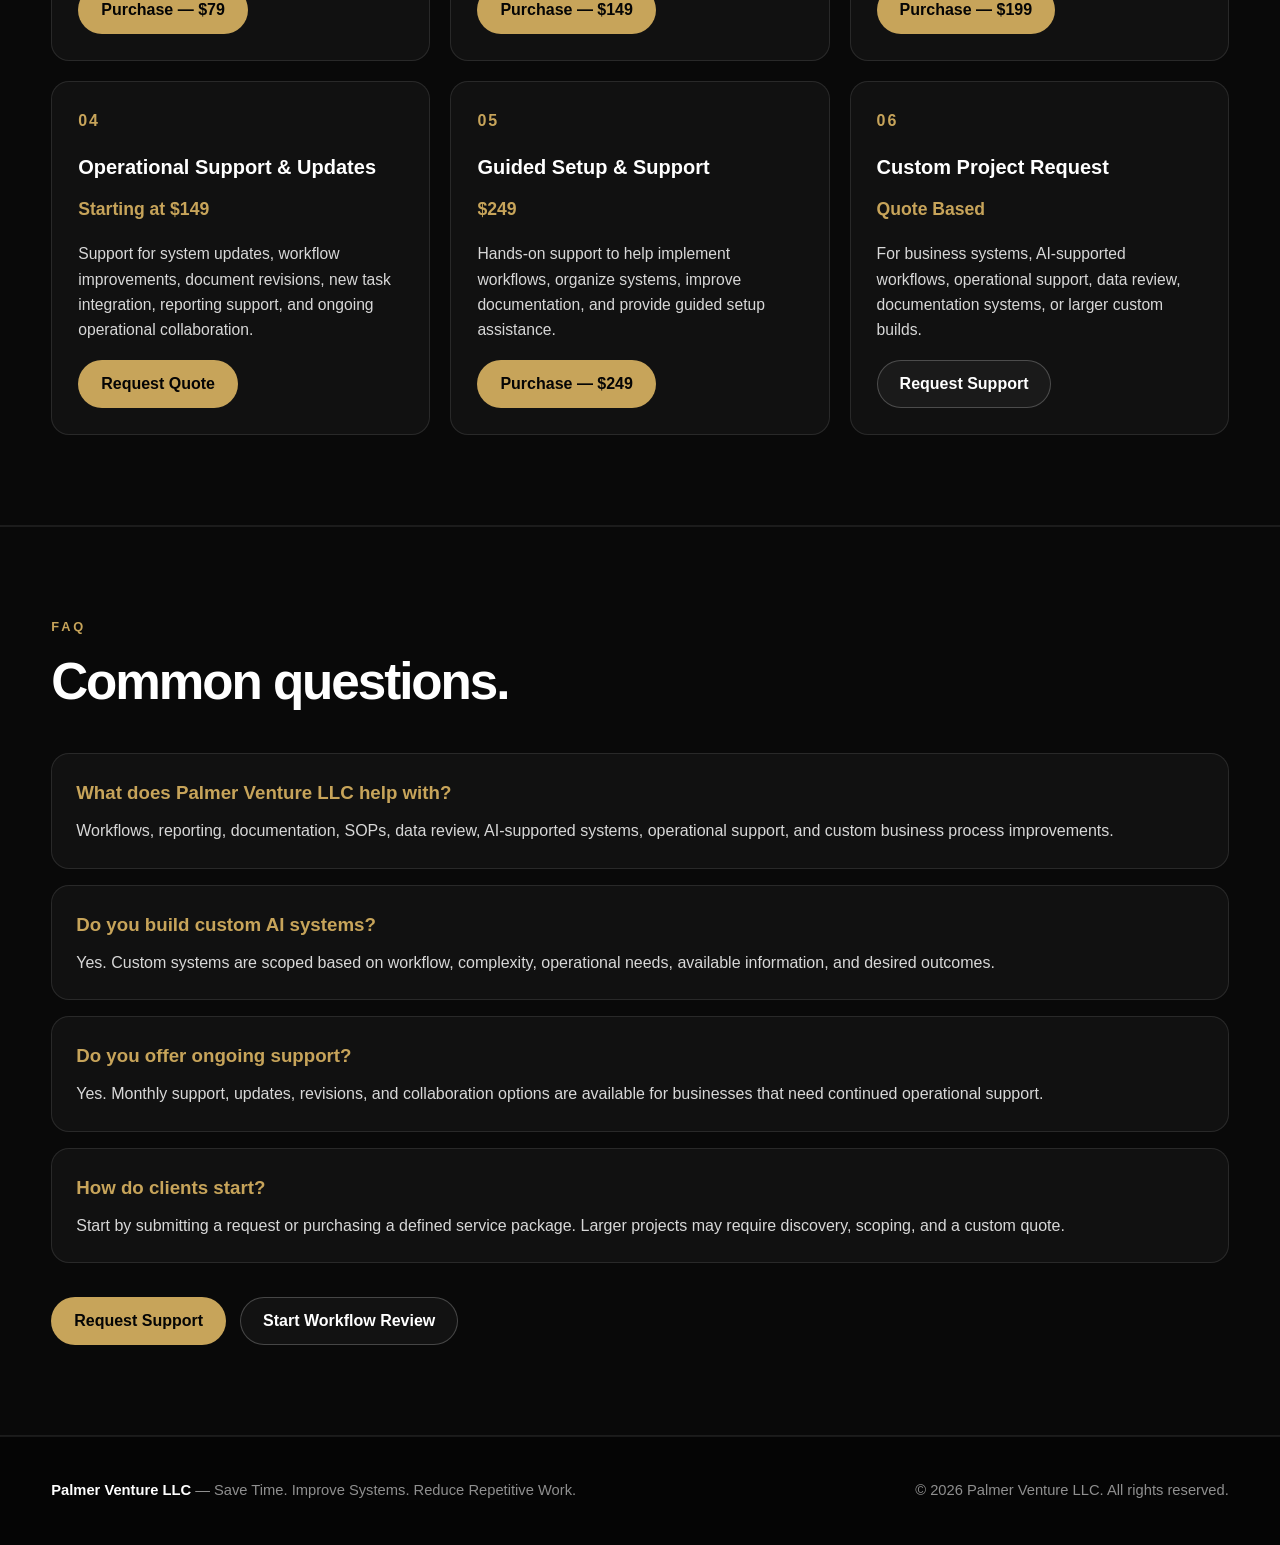
==== commit 90168e9a: "Update index.html: wire email contact for Request Support and Operational Support, add Workflow Revi" ====
--- a/index.html
+++ b/index.html
@@ -1,841 +1,544 @@
 <!DOCTYPE html>
 <html lang="en">
 <head>
-<meta charset="UTF-8"/>
-<meta name="viewport" content="width=device-width, initial-scale=1.0"/>
-<meta name="description" content="Palmer Venture LLC builds AI agents that do real work — contract review, hazard inspection, research, diagnostics, and multi-agent collaboration. Systems That Drive Results."/>
-<meta property="og:title" content="Palmer Venture LLC — AI Agents Built for Real Work"/>
-<meta property="og:description" content="We build AI agents that handle contracts, inspections, research, diagnostics, and complex tasks — so you spend time on what matters."/>
-<meta property="og:url" content="https://palmerventurellc.com"/>
-<meta property="og:type" content="website"/>
-<meta name="twitter:card" content="summary"/>
-<meta name="twitter:title" content="Palmer Venture LLC — AI Agents Built for Real Work"/>
-<meta name="twitter:description" content="Custom AI agents for contract review, site inspection, research, diagnostics, and multi-bot collaboration."/>
-<title>Palmer Venture LLC — AI Agents Built for Real Work</title>
-<style>
-*{box-sizing:border-box;margin:0;padding:0}
-html{scroll-behavior:smooth}
-body{background:#0C0C0C;color:#E8E8E8;font-family:'Arial',sans-serif;line-height:1.7}
-
-/* ── NAV ─────────────────────────────────────────────────────── */
-nav{position:sticky;top:0;z-index:100;background:rgba(12,12,12,.97);border-bottom:1px solid #1e1e1e;display:flex;align-items:center;justify-content:space-between;padding:12px 40px}
-.nav-brand{display:flex;align-items:center;gap:12px;text-decoration:none}
-.nav-mark{width:36px;height:36px}
-.nav-wordmark .top{font-size:13px;font-weight:700;color:#fff;letter-spacing:.14em;display:block}
-.nav-wordmark .sub{font-size:10px;color:#888;letter-spacing:.1em;display:block}
-.nav-links{display:flex;gap:24px;list-style:none}
-.nav-links a{color:#888;font-size:12.5px;text-decoration:none;letter-spacing:.02em;transition:color .2s}
-.nav-links a:hover,.nav-links a.active{color:#C9A060}
-.nav-cta{background:#C9A060;color:#0C0C0C;border:none;border-radius:24px;padding:9px 20px;font-size:12px;font-weight:700;letter-spacing:.04em;cursor:pointer;text-decoration:none;transition:background .2s}
-.nav-cta:hover{background:#b8904f}
-
-/* ── TICKER ──────────────────────────────────────────────────── */
-.ticker-wrap{background:#0a0a0a;border-top:1px solid #1a1a1a;border-bottom:1px solid #1a1a1a;padding:11px 0;overflow:hidden;white-space:nowrap}
-.ticker-track{display:inline-flex;animation:ticker 40s linear infinite}
-.ticker-track:hover{animation-play-state:paused}
-.ticker-item{font-size:12px;font-weight:700;color:#C9A060;letter-spacing:.07em;text-transform:uppercase;padding:0 44px}
-.ticker-item::after{content:'·';margin-left:44px;color:#333}
-@keyframes ticker{0%{transform:translateX(0)}100%{transform:translateX(-50%)}}
-
-/* ── HERO ────────────────────────────────────────────────────── */
-#home{min-height:90vh;display:flex;flex-direction:column;align-items:center;justify-content:center;text-align:center;padding:80px 40px 60px;border-bottom:1px solid #1a1a1a;position:relative;overflow:hidden}
-.hero-glow{position:absolute;top:50%;left:50%;transform:translate(-50%,-50%);width:700px;height:700px;background:radial-gradient(circle,rgba(201,160,96,.07) 0%,transparent 65%);pointer-events:none}
-.eyebrow{font-size:11px;font-weight:700;text-transform:uppercase;letter-spacing:.16em;color:#C9A060;margin-bottom:20px}
-h1{font-size:clamp(30px,4.5vw,54px);font-weight:700;color:#fff;line-height:1.18;max-width:760px;margin-bottom:18px}
-h1 em{font-style:normal;color:#C9A060}
-.hero-sub{font-size:18px;color:#D0D0D0;max-width:580px;margin:0 auto 12px;line-height:1.65}
-.hero-sub2{font-size:14px;color:#999;max-width:520px;margin:0 auto 36px;line-height:1.6}
-.btn-row{display:flex;gap:14px;align-items:center;justify-content:center;flex-wrap:wrap}
-.btn{display:inline-block;background:#C9A060;color:#0C0C0C;border:none;border-radius:32px;padding:15px 32px;font-size:15px;font-weight:700;letter-spacing:.02em;cursor:pointer;text-decoration:none;transition:background .2s,transform .15s}
-.btn:hover{background:#b8904f;transform:translateY(-1px)}
-.btn-outline{display:inline-block;background:transparent;color:#C9A060;border:1px solid #C9A060;border-radius:32px;padding:14px 28px;font-size:14px;font-weight:600;cursor:pointer;text-decoration:none;transition:background .2s,color .2s}
-.btn-outline:hover{background:#C9A060;color:#0C0C0C}
-.hero-support{font-size:12px;color:#888;margin-top:18px;letter-spacing:.02em}
-.pillars{font-size:11px;color:#444;margin-top:28px;letter-spacing:.16em;text-transform:uppercase}
-
-/* ── SECTION BASICS ──────────────────────────────────────────── */
-.section-outer{border-bottom:1px solid #1a1a1a}
-section{padding:80px 40px;max-width:1100px;margin:0 auto;width:100%}
-.section-label{font-size:11px;font-weight:700;text-transform:uppercase;letter-spacing:.14em;color:#C9A060;margin-bottom:12px}
-h2{font-size:clamp(22px,3vw,36px);font-weight:700;color:#fff;margin-bottom:16px;line-height:1.25}
-h3{font-size:18px;font-weight:700;color:#fff;margin-bottom:10px}
-.intro{font-size:16px;color:#C4C4C4;max-width:720px;line-height:1.75;margin-bottom:40px}
-
-/* ── AGENT GRID ──────────────────────────────────────────────── */
-.agent-grid{display:grid;grid-template-columns:repeat(4,1fr);gap:14px;margin-bottom:40px}
-.agent-card{background:#111;border:1px solid #222;border-radius:10px;padding:22px 18px;position:relative;transition:border-color .25s,transform .2s;cursor:default}
-.agent-card:hover{border-color:#C9A060;transform:translateY(-3px)}
-.agent-card:hover .agent-dot{background:#C9A060}
-.agent-dot{width:7px;height:7px;border-radius:50%;background:#2a2a2a;position:absolute;top:16px;right:16px;transition:background .25s}
-.agent-icon{font-size:28px;margin-bottom:14px;display:block;line-height:1}
-.agent-name{font-size:13.5px;font-weight:700;color:#fff;margin-bottom:6px;letter-spacing:.02em}
-.agent-desc{font-size:12.5px;color:#ABABAB;line-height:1.6}
-.agent-tag{display:inline-block;font-size:10px;font-weight:700;text-transform:uppercase;letter-spacing:.08em;color:#C9A060;border:1px solid #2a2a2a;border-radius:12px;padding:3px 10px;margin-top:10px}
-
-/* ── MULTI-BOT DIAGRAM ───────────────────────────────────────── */
-.diagram-wrap{background:#0e0e0e;border:1px solid #1e1e1e;border-radius:12px;padding:40px 32px;margin-bottom:40px;text-align:center}
-.diagram-title{font-size:12px;font-weight:700;text-transform:uppercase;letter-spacing:.1em;color:#C9A060;margin-bottom:28px}
-.diagram-row{display:flex;align-items:center;justify-content:center;gap:0;flex-wrap:wrap}
-.d-node{background:#141414;border:1px solid #2a2a2a;border-radius:8px;padding:14px 16px;min-width:110px;text-align:center}
-.d-node.gold{border-color:#C9A060}
-.d-node-icon{font-size:20px;margin-bottom:6px;display:block}
-.d-node-label{font-size:11px;color:#aaa;font-weight:600;letter-spacing:.03em}
-.d-arrow{color:#333;font-size:18px;padding:0 8px;flex-shrink:0}
-
-/* ── SNAPSHOT GLIMPSE ────────────────────────────────────────── */
-.glimpse-wrap{background:#0e0e0e;border:1px solid #1e1e1e;border-radius:14px;padding:48px 40px;display:grid;grid-template-columns:1fr 1fr;gap:48px;align-items:center}
-.glimpse-left h2{font-size:26px;margin-bottom:12px}
-.glimpse-left p{font-size:15px;color:#C4C4C4;line-height:1.7;margin-bottom:24px}
-.glimpse-steps{display:flex;flex-direction:column;gap:16px}
-.glimpse-step{display:flex;gap:14px;align-items:flex-start}
-.g-num{width:30px;height:30px;min-width:30px;border:1.5px solid #C9A060;border-radius:50%;display:flex;align-items:center;justify-content:center;font-size:13px;font-weight:700;color:#C9A060}
-.g-body h4{font-size:13.5px;font-weight:700;color:#fff;margin-bottom:3px}
-.g-body p{font-size:13px;color:#ABABAB;line-height:1.5}
-.glimpse-right{background:#141414;border:1px solid #222;border-radius:10px;padding:28px 24px}
-.glimpse-tag{font-size:10px;font-weight:700;text-transform:uppercase;letter-spacing:.1em;color:#C9A060;margin-bottom:14px;display:block}
-.glimpse-right h3{font-size:18px;margin-bottom:8px}
-.glimpse-price{font-size:32px;font-weight:700;color:#C9A060;margin:6px 0 14px}
-.glimpse-right ul{padding-left:16px;font-size:13.5px;color:#888;line-height:1.95;margin-bottom:22px}
-.glimpse-note{font-size:11px;color:#777;font-style:italic;margin-top:12px;line-height:1.5}
-.req{color:#E06060}
-
-/* ── FORM ────────────────────────────────────────────────────── */
-.form-wrap{max-width:680px}
-.form-row{display:grid;grid-template-columns:1fr 1fr;gap:14px}
-.form-group{margin-bottom:16px}
-.form-group label{display:block;font-size:13px;font-weight:600;color:#C0C0C0;margin-bottom:6px}
-.form-group input,.form-group select,.form-group textarea{width:100%;background:#141414;border:1px solid #2a2a2a;border-radius:5px;padding:11px 13px;font-size:14px;color:#E2E2E2;outline:none;transition:border-color .2s,box-shadow .2s;font-family:inherit}
-.form-group input:focus,.form-group select:focus,.form-group textarea:focus{border-color:#C9A060;box-shadow:0 0 0 3px rgba(201,160,96,.12)}
-.form-group select option{background:#141414}
-.form-group textarea{height:80px;resize:vertical}
-.form-note{font-size:12px;color:#555;margin-bottom:10px}
-.form-success{display:none;background:#141414;border:1px solid #C9A060;border-radius:8px;padding:32px;text-align:center}
-.form-success h3{color:#C9A060;margin-bottom:10px}
-.form-success p{color:#888;font-size:14px;line-height:1.6}
-
-/* ── SERVICES ────────────────────────────────────────────────── */
-.services-grid{display:grid;grid-template-columns:repeat(3,1fr);gap:14px}
-.svc-card{background:#111;border:1px solid #1e1e1e;border-radius:10px;padding:24px}
-.svc-card h3{font-size:15px;color:#fff;margin-bottom:6px}
-.svc-price{font-size:20px;font-weight:700;color:#C9A060;margin:4px 0 10px}
-.svc-card p{font-size:14px;color:#B4B4B4;line-height:1.6;margin-bottom:16px}
-.btn-sm{display:inline-block;background:transparent;border:1px solid #C9A060;color:#C9A060;border-radius:20px;padding:8px 18px;font-size:12px;font-weight:600;cursor:pointer;text-decoration:none;transition:background .2s,color .2s}
-.btn-sm:hover{background:#C9A060;color:#0C0C0C}
-
-/* ── FAQ ─────────────────────────────────────────────────────── */
-.faq-item{border-bottom:1px solid #1a1a1a;padding:18px 0;cursor:pointer}
-.faq-q{display:flex;justify-content:space-between;align-items:center}
-.faq-q p{font-weight:700;color:#fff;font-size:15px}
-.faq-icon{color:#C9A060;font-size:20px}
-.faq-a{font-size:14px;color:#C4C4C4;line-height:1.7;margin-top:10px;display:none}
-
-/* ── FOOTER ──────────────────────────────────────────────────── */
-footer{background:#080808;border-top:1px solid #1a1a1a;padding:48px 40px;text-align:center}
-.footer-brand{display:flex;align-items:center;justify-content:center;gap:12px;margin-bottom:14px}
-.footer-pillars{font-size:11px;color:#777;letter-spacing:.16em;text-transform:uppercase;margin-bottom:8px}
-.footer-tagline{font-size:13px;color:#C9A060;letter-spacing:.08em;text-transform:uppercase;margin-bottom:10px}
-.footer-copy{font-size:12px;color:#666}
-
-/* ── RESPONSIVE ──────────────────────────────────────────────── */
-@media(max-width:900px){
-  .agent-grid{grid-template-columns:repeat(2,1fr)}
-  .glimpse-wrap{grid-template-columns:1fr}
-  .services-grid{grid-template-columns:1fr}
-}
-@media(max-width:640px){
-  nav{padding:12px 20px}
-  .nav-links{display:none}
-  section{padding:56px 20px}
-  .agent-grid{grid-template-columns:1fr 1fr}
-  h1{font-size:28px}
-  .form-row{grid-template-columns:1fr}
-  .diagram-row{gap:4px}
-  .d-arrow{font-size:14px;padding:0 4px}
-}
-
-/* ── TESTIMONIALS ────────────────────────────────────────────── */
-.testimonials-grid{display:grid;grid-template-columns:repeat(3,1fr);gap:16px;margin-bottom:16px}
-.testimonial-card{background:#111;border:1px solid #1e1e1e;border-radius:10px;padding:26px 22px;position:relative}
-.testimonial-card::before{content:'"';position:absolute;top:14px;left:18px;font-size:48px;color:#C9A060;opacity:.35;line-height:1;font-family:Georgia,serif}
-.testimonial-text{font-size:14px;color:#C4C4C4;line-height:1.8;margin-bottom:18px;padding-top:20px}
-.testimonial-author{display:flex;align-items:center;gap:12px;border-top:1px solid #1e1e1e;padding-top:14px}
-.testimonial-avatar{width:38px;height:38px;min-width:38px;border-radius:50%;background:#1a1a1a;border:1px solid #C9A060;display:flex;align-items:center;justify-content:center;font-size:13px;font-weight:700;color:#C9A060}
-.testimonial-name{font-size:13px;font-weight:700;color:#fff}
-.testimonial-role{font-size:12px;color:#888}
-.testimonial-placeholder{text-align:center;padding:40px 24px;background:#0e0e0e;border:1px dashed #222;border-radius:10px}
-.testimonial-placeholder p{font-size:13px;color:#444;line-height:1.7}
-@media(max-width:720px){.testimonials-grid{grid-template-columns:1fr}}
-
-/* ── RETAINER PLANS ──────────────────────────────────────────── */
-.plans-grid{display:grid;grid-template-columns:repeat(3,1fr);gap:16px;margin-bottom:40px}
-.plan-card{background:#111;border:1px solid #1e1e1e;border-radius:12px;padding:28px 24px;display:flex;flex-direction:column}
-.plan-card.featured{border:2px solid #C9A060;background:#0f0f0f;position:relative}
-.plan-badge{position:absolute;top:-13px;left:50%;transform:translateX(-50%);background:#C9A060;color:#0C0C0C;font-size:10px;font-weight:700;text-transform:uppercase;letter-spacing:.1em;padding:4px 16px;border-radius:20px;white-space:nowrap}
-.plan-name{font-size:13px;font-weight:700;text-transform:uppercase;letter-spacing:.1em;color:#C9A060;margin-bottom:10px}
-.plan-price{font-size:36px;font-weight:700;color:#fff;line-height:1}
-.plan-period{font-size:13px;color:#555;margin-bottom:16px;margin-top:4px}
-.plan-desc{font-size:13px;color:#B4B4B4;line-height:1.65;margin-bottom:20px}
-.plan-features{list-style:none;padding:0;margin:0 0 24px;flex:1}
-.plan-features li{font-size:13px;color:#aaa;padding:7px 0;border-bottom:1px solid #1a1a1a;display:flex;align-items:flex-start;gap:8px}
-.plan-features li::before{content:"✓";color:#C9A060;font-weight:700;flex-shrink:0;margin-top:1px}
-.plan-note{font-size:11px;color:#888;font-style:italic;margin-top:12px;text-align:center}
-.plans-intro{display:flex;align-items:center;justify-content:space-between;margin-bottom:32px;flex-wrap:gap}
-.passive-badge{background:#1a1a1a;border:1px solid #2a2a2a;border-radius:6px;padding:10px 16px;font-size:12px;color:#888}
-.passive-badge strong{color:#C9A060}
-@media(max-width:720px){.plans-grid{grid-template-columns:1fr}}
-
-/* ── ROI SECTION ─────────────────────────────────────────────── */
-.roi-grid{display:grid;grid-template-columns:1fr 1fr;gap:20px;margin-bottom:32px}
-.roi-card{background:#0e0e0e;border:1px solid #1e1e1e;border-radius:10px;padding:24px}
-.roi-card.gold-border{border-color:#C9A060}
-.roi-card-label{font-size:11px;font-weight:700;text-transform:uppercase;letter-spacing:.1em;color:#C9A060;margin-bottom:14px}
-.roi-row{display:flex;justify-content:space-between;align-items:center;padding:10px 0;border-bottom:1px solid #1a1a1a;font-size:14px}
-.roi-row:last-child{border-bottom:none}
-.roi-row-label{color:#C0C0C0}
-.roi-row-val{font-weight:700;color:#fff}
-.roi-row-val.gold{color:#C9A060}
-.roi-row-val.green{color:#4CAF50}
-.roi-highlight{background:#141414;border:1px solid #C9A060;border-radius:8px;padding:16px 20px;text-align:center;margin-top:20px}
-.roi-highlight-num{font-size:36px;font-weight:700;color:#C9A060}
-.roi-highlight-label{font-size:13px;color:#B4B4B4;margin-top:4px}
-</style>
-<!-- Google Analytics -->
-<script async src="https://www.googletagmanager.com/gtag/js?id=G-WDQP6BWKTC"></script>
-<script>
-  window.dataLayer=window.dataLayer||[];
-  function gtag(){dataLayer.push(arguments);}
-  gtag('js',new Date());
-  gtag('config','G-WDQP6BWKTC');
-</script>
+  <meta charset="UTF-8" />
+  <meta name="viewport" content="width=device-width, initial-scale=1.0" />
+
+  <title>Palmer Venture LLC | Save Time. Improve Systems. Reduce Repetitive Work.</title>
+
+  <meta name="description" content="Palmer Venture LLC helps businesses, contractors, teams, and professionals save time, improve systems, reduce repetitive work, review documents, analyze workflows, and build smarter operational support systems." />
+
+  <style>
+    :root {
+      --black: #050505;
+      --charcoal: #111111;
+      --medium-gray: #8f8f8f;
+      --light-gray: #d8d8d8;
+      --white: #ffffff;
+      --gold: #c7a45a;
+      --max-width: 1180px;
+      --radius: 18px;
+    }
+
+    * { box-sizing: border-box; margin: 0; padding: 0; }
+    html { scroll-behavior: smooth; }
+    body { font-family: Arial, Helvetica, sans-serif; background: var(--black); color: var(--white); line-height: 1.6; }
+    a { color: inherit; text-decoration: none; }
+    img { max-width: 100%; display: block; }
+    .container { width: min(92%, var(--max-width)); margin: 0 auto; }
+
+    header {
+      position: sticky; top: 0; z-index: 50;
+      background: rgba(5, 5, 5, 0.88);
+      backdrop-filter: blur(12px);
+      border-bottom: 1px solid rgba(255,255,255,0.08);
+    }
+
+    .nav { min-height: 82px; display: flex; align-items: center; justify-content: space-between; gap: 24px; }
+    .brand { display: flex; align-items: center; gap: 14px; }
+    .brand img { width: 58px; height: 58px; object-fit: cover; border-radius: 12px; border: 1px solid rgba(255,255,255,0.18); }
+    .brand-text strong { display: block; font-size: 1rem; letter-spacing: 0.18em; text-transform: uppercase; }
+    .brand-text span { display: block; color: var(--medium-gray); font-size: 0.76rem; letter-spacing: 0.12em; text-transform: uppercase; }
+
+    nav ul { display: flex; list-style: none; gap: 22px; color: var(--light-gray); font-size: 0.92rem; }
+    nav a:hover { color: var(--gold); }
+
+    .nav-cta {
+      padding: 11px 18px; border: 1px solid var(--gold); border-radius: 999px;
+      color: var(--gold); font-weight: 700; font-size: 0.88rem; white-space: nowrap; cursor: pointer;
+    }
+    .nav-cta:hover { background: var(--gold); color: var(--black); }
+
+    .hamburger {
+      display: none; flex-direction: column; justify-content: center; gap: 5px;
+      width: 40px; height: 40px; background: none; border: none; cursor: pointer; padding: 4px;
+    }
+    .hamburger span { display: block; height: 2px; background: var(--white); border-radius: 2px; transition: 0.3s; }
+    .hamburger.open span:nth-child(1) { transform: translateY(7px) rotate(45deg); }
+    .hamburger.open span:nth-child(2) { opacity: 0; }
+    .hamburger.open span:nth-child(3) { transform: translateY(-7px) rotate(-45deg); }
+
+    .mobile-menu {
+      display: none; position: fixed; inset: 82px 0 0 0; z-index: 49;
+      background: rgba(5,5,5,0.97); backdrop-filter: blur(12px);
+      flex-direction: column; align-items: center; justify-content: center; gap: 28px; padding: 24px;
+    }
+    .mobile-menu.open { display: flex; }
+    .mobile-menu a { font-size: 1.25rem; color: var(--light-gray); letter-spacing: 0.08em; text-align: center; }
+    .mobile-menu a:hover { color: var(--gold); }
+    .mobile-menu .nav-cta { font-size: 1rem; }
+
+    .hero {
+      position: relative; min-height: 720px; display: grid; place-items: center; overflow: hidden; padding: 86px 0;
+      background:
+        radial-gradient(circle at 30% 20%, rgba(199,164,90,0.12), transparent 28%),
+        linear-gradient(135deg, #050505 0%, #111 48%, #050505 100%);
+    }
+    .hero::before {
+      content: ""; position: absolute; inset: 0;
+      background-image:
+        linear-gradient(rgba(255,255,255,0.04) 1px, transparent 1px),
+        linear-gradient(90deg, rgba(255,255,255,0.04) 1px, transparent 1px);
+      background-size: 54px 54px; opacity: 0.22;
+    }
+
+    .hero-grid { position: relative; display: grid; grid-template-columns: 1.05fr 0.95fr; align-items: center; gap: 54px; }
+    .eyebrow { color: var(--gold); text-transform: uppercase; letter-spacing: 0.22em; font-size: 0.8rem; font-weight: 700; margin-bottom: 18px; }
+    h1 { font-size: clamp(2.6rem, 6vw, 5.5rem); line-height: 0.98; letter-spacing: -0.06em; margin-bottom: 24px; }
+    .hero p { max-width: 650px; color: var(--light-gray); font-size: 1.15rem; margin-bottom: 34px; }
+
+    .button-row { display: flex; flex-wrap: wrap; gap: 14px; }
+    .btn {
+      display: inline-flex; align-items: center; justify-content: center;
+      min-height: 48px; padding: 0 22px; border-radius: 999px;
+      font-weight: 800; transition: 0.2s ease; cursor: pointer;
+      border: 1px solid transparent; text-align: center;
+    }
+    .btn-primary { background: var(--gold); color: var(--black); }
+    .btn-primary:hover { transform: translateY(-2px); box-shadow: 0 18px 35px rgba(199,164,90,0.2); }
+    .btn-secondary { border-color: rgba(255,255,255,0.22); color: var(--white); background: rgba(255,255,255,0.04); }
+    .btn-secondary:hover { border-color: var(--gold); color: var(--gold); }
+
+    .hero-card {
+      background: linear-gradient(180deg, rgba(255,255,255,0.08), rgba(255,255,255,0.02));
+      border: 1px solid rgba(255,255,255,0.14); border-radius: 32px; padding: 30px;
+      box-shadow: 0 30px 80px rgba(0,0,0,0.45);
+    }
+    .hero-card img { width: 100%; border-radius: 24px; border: 1px solid rgba(255,255,255,0.12); }
+
+    section { padding: 90px 0; }
+    .section-heading { max-width: 820px; margin-bottom: 44px; }
+    .section-heading h2 { font-size: clamp(2rem, 4vw, 3.4rem); line-height: 1.05; letter-spacing: -0.04em; margin-bottom: 16px; }
+    .section-heading p { color: var(--light-gray); font-size: 1.05rem; }
+
+    .split { display: grid; grid-template-columns: 0.9fr 1.1fr; gap: 40px; align-items: start; }
+    .panel {
+      background: linear-gradient(135deg, rgba(199,164,90,0.13), rgba(255,255,255,0.03));
+      border: 1px solid rgba(199,164,90,0.32); border-radius: 28px; padding: 34px;
+    }
+    .panel h3 { font-size: 1.55rem; margin-bottom: 16px; }
+    .panel p, .check-list li { color: var(--light-gray); }
+    .check-list { display: grid; gap: 14px; list-style: none; }
+    .check-list li { position: relative; padding-left: 30px; }
+    .check-list li::before { content: "✓"; position: absolute; left: 0; color: var(--gold); font-weight: 900; }
+
+    .services { background: #090909; border-top: 1px solid rgba(255,255,255,0.08); border-bottom: 1px solid rgba(255,255,255,0.08); }
+    .service-list { display: grid; gap: 14px; }
+    .service-item {
+      display: grid; grid-template-columns: 280px 1fr; gap: 22px; padding: 24px;
+      border-radius: 18px; background: rgba(255,255,255,0.045); border: 1px solid rgba(255,255,255,0.1);
+    }
+    .service-item h3 { color: var(--gold); font-size: 1.12rem; }
+    .service-item p { color: var(--light-gray); }
+
+    .card-grid { display: grid; grid-template-columns: repeat(3, 1fr); gap: 20px; }
+    .card {
+      background: var(--charcoal); border: 1px solid rgba(255,255,255,0.1);
+      border-radius: var(--radius); padding: 26px; min-height: 285px;
+    }
+    .card .number { color: var(--gold); font-weight: 900; letter-spacing: 0.12em; margin-bottom: 18px; }
+    .card h3 { font-size: 1.25rem; margin-bottom: 12px; }
+    .card p { color: var(--light-gray); font-size: 0.98rem; margin-bottom: 18px; }
+    .price { color: var(--gold); font-weight: 900; font-size: 1.1rem; margin-bottom: 18px; }
+
+    .notice {
+      margin-top: 26px; padding: 20px; border: 1px solid rgba(199,164,90,0.35);
+      background: rgba(199,164,90,0.08); border-radius: var(--radius); color: var(--light-gray);
+    }
+
+    .workflow-review {
+      background:
+        radial-gradient(circle at top left, rgba(199,164,90,0.08), transparent 28%),
+        #050505;
+      border-top: 1px solid rgba(255,255,255,0.08);
+      border-bottom: 1px solid rgba(255,255,255,0.08);
+    }
+    .workflow-wrapper { max-width: 860px; margin: 0 auto; }
+    .workflow-card {
+      background: linear-gradient(145deg, rgba(255,255,255,0.06), rgba(255,255,255,0.02));
+      border: 1px solid rgba(255,255,255,0.10); border-radius: 28px; padding: 42px;
+      box-shadow: 0 25px 60px rgba(0,0,0,0.35);
+    }
+    .workflow-card h3 { color: var(--gold); font-size: 1.8rem; margin-bottom: 16px; }
+    .workflow-card p { color: var(--light-gray); margin-bottom: 16px; }
+    .workflow-list { list-style: none; display: grid; gap: 14px; margin: 26px 0 34px; }
+    .workflow-list li { position: relative; padding-left: 32px; color: var(--light-gray); }
+    .workflow-list li::before { content: "✓"; position: absolute; left: 0; color: var(--gold); font-weight: 900; }
+    .workflow-question {
+      background: rgba(199,164,90,0.08); border: 1px solid rgba(199,164,90,0.22);
+      border-radius: 18px; padding: 24px; margin: 28px 0;
+    }
+    .workflow-question h4 { color: var(--gold); font-size: 1.15rem; margin-bottom: 10px; }
+    .workflow-question p { margin: 0; }
+
+    .faq-list { display: grid; gap: 16px; }
+    .faq-item {
+      background: var(--charcoal); border: 1px solid rgba(255,255,255,0.1);
+      border-radius: var(--radius); padding: 24px;
+    }
+    .faq-item h3 { color: var(--gold); margin-bottom: 10px; }
+    .faq-item p { color: var(--light-gray); }
+
+    .footer {
+      padding: 42px 0; border-top: 1px solid rgba(255,255,255,0.08);
+      color: var(--medium-gray); font-size: 0.92rem;
+    }
+    .footer-inner { display: flex; align-items: center; justify-content: space-between; gap: 20px; flex-wrap: wrap; }
+    .footer strong { color: var(--white); }
+
+    @media (max-width: 920px) {
+      nav ul, .nav > .nav-cta { display: none; }
+      .hamburger { display: flex; }
+      .hero-grid, .split { grid-template-columns: 1fr; }
+      .card-grid { grid-template-columns: 1fr; }
+      .service-item { grid-template-columns: 1fr; }
+      .hero { min-height: auto; padding: 70px 0; }
+      h1 { letter-spacing: -0.04em; }
+      .workflow-card { padding: 28px; }
+      .button-row { flex-direction: column; align-items: stretch; }
+      .btn { width: 100%; }
+    }
+
+    @media (max-width: 540px) {
+      .nav { min-height: 74px; }
+      .brand img { width: 48px; height: 48px; }
+      .brand-text strong { font-size: 0.88rem; }
+      .brand-text span { font-size: 0.68rem; }
+      .mobile-menu { inset: 74px 0 0 0; }
+      section { padding: 70px 0; }
+      .hero-card { padding: 18px; border-radius: 22px; }
+      .hero-card img { border-radius: 18px; }
+      .panel, .card, .workflow-card, .faq-item { padding: 22px; }
+    }
+  </style>
 </head>
+
 <body>
-
-<!-- NAV -->
-<nav>
-  <a class="nav-brand" href="#home">
-    <svg class="nav-mark" viewBox="0 0 36 36" fill="none">
-      <polygon points="18,1 33,9.5 33,26.5 18,35 3,26.5 3,9.5" stroke="#C9A060" stroke-width="1.5" fill="none"/>
-      <line x1="4" y1="12" x2="8.5" y2="10" stroke="#C9A060" stroke-width="1"/>
-      <line x1="4" y1="14.5" x2="8.5" y2="12.5" stroke="#C9A060" stroke-width="1"/>
-      <line x1="4" y1="17" x2="8.5" y2="15" stroke="#C9A060" stroke-width="1"/>
-      <line x1="32" y1="12" x2="27.5" y2="10" stroke="#C9A060" stroke-width="1"/>
-      <line x1="32" y1="14.5" x2="27.5" y2="12.5" stroke="#C9A060" stroke-width="1"/>
-      <line x1="32" y1="17" x2="27.5" y2="15" stroke="#C9A060" stroke-width="1"/>
-      <text x="12.5" y="24.5" font-family="Arial" font-weight="700" font-size="15" fill="#fff">P</text>
-    </svg>
-    <div class="nav-wordmark">
-      <span class="top">PALMER</span>
-      <span class="sub">— VENTURE LLC —</span>
+  <header>
+    <div class="container nav">
+      <a class="brand" href="#home" aria-label="Palmer Venture LLC Home">
+        <img src="palmer-venture-logo.jpeg" alt="Palmer Venture LLC logo" />
+        <div class="brand-text">
+          <strong>Palmer</strong>
+          <span>Venture LLC</span>
+        </div>
+      </a>
+
+      <nav aria-label="Primary navigation">
+        <ul>
+          <li><a href="#about">About</a></li>
+          <li><a href="#services">Services</a></li>
+          <li><a href="#process">Process</a></li>
+          <li><a href="#workflow-review">Workflow Review</a></li>
+          <li><a href="#purchase">Purchase</a></li>
+          <li><a href="#faq">FAQ</a></li>
+        </ul>
+      </nav>
+
+      <a class="nav-cta" href="#" onclick="openSquareLink('requestSupport'); return false;">Request Support</a>
+
+      <button class="hamburger" id="hamburger" aria-label="Open menu" aria-expanded="false">
+        <span></span><span></span><span></span>
+      </button>
     </div>
-  </a>
-  <ul class="nav-links">
-    <li><a href="#agents">AI Agents</a></li>
-    <li><a href="#about">About</a></li>
-    <li><a href="#snapshot" class="active">Free Glimpse</a></li>
-    <li><a href="#services">Services</a></li>
-    <li><a href="#roi">ROI</a></li>
-    <li><a href="#faq">FAQ</a></li>
-  </ul>
-  <a href="#snapshot" class="nav-cta">Get Your Free Glimpse</a>
-</nav>
-
-<!-- TICKER -->
-<div class="ticker-wrap" aria-hidden="true">
-  <div class="ticker-track">
-    <span class="ticker-item">Contract Review &amp; Coverage Gap Agent</span>
-    <span class="ticker-item">Hazard Annotation &amp; Inspection Agent</span>
-    <span class="ticker-item">AI Auto Mechanic Assistant</span>
-    <span class="ticker-item">Intel &amp; Research Agent</span>
-    <span class="ticker-item">Site Assessment Agent</span>
-    <span class="ticker-item">Multi-Bot Collaboration Systems</span>
-    <span class="ticker-item">Daily Task Automation Agent</span>
-    <span class="ticker-item">Document &amp; SOP Agent</span>
-    <span class="ticker-item">ROI-Driven AI Workflows</span>
-    <span class="ticker-item">Contract Review &amp; Coverage Gap Agent</span>
-    <span class="ticker-item">Hazard Annotation &amp; Inspection Agent</span>
-    <span class="ticker-item">AI Auto Mechanic Assistant</span>
-    <span class="ticker-item">Intel &amp; Research Agent</span>
-    <span class="ticker-item">Site Assessment Agent</span>
-    <span class="ticker-item">Multi-Bot Collaboration Systems</span>
-    <span class="ticker-item">Daily Task Automation Agent</span>
-    <span class="ticker-item">Document &amp; SOP Agent</span>
-    <span class="ticker-item">ROI-Driven AI Workflows</span>
+  </header>
+
+  <div class="mobile-menu" id="mobileMenu" aria-hidden="true">
+    <a href="#about" onclick="closeMobileMenu()">About</a>
+    <a href="#services" onclick="closeMobileMenu()">Services</a>
+    <a href="#process" onclick="closeMobileMenu()">Process</a>
+    <a href="#workflow-review" onclick="closeMobileMenu()">Workflow Review</a>
+    <a href="#purchase" onclick="closeMobileMenu()">Purchase</a>
+    <a href="#faq" onclick="closeMobileMenu()">FAQ</a>
+    <a class="nav-cta" href="#" onclick="openSquareLink('requestSupport'); closeMobileMenu(); return false;">Request Support</a>
   </div>
-</div>
-
-<!-- HERO -->
-<div class="section-outer" id="home">
-  <section style="min-height:85vh;display:flex;flex-direction:column;align-items:center;justify-content:center;text-align:center;position:relative">
-    <div class="hero-glow"></div>
-    <p class="eyebrow">AI Agents &amp; Business Systems</p>
-    <h1>We Build <em>AI Agents</em> That<br>Work for Your Business.</h1>
-    <p class="hero-sub">From reading contracts and flagging coverage gaps to annotating hazard photos, diagnosing vehicles, and running complex research — we design and deploy AI agents built around what your business actually needs.</p>
-    <p class="hero-sub2">Task-specific agents. Multi-bot collaboration. Real ROI — for your business and your time.</p>
-    <div class="btn-row">
-      <a href="#agents" class="btn">See What AI Can Do</a>
-      <a href="#snapshot" class="btn-outline">Get a Free Glimpse</a>
+
+  <main id="home">
+    <section class="hero">
+      <div class="container hero-grid">
+        <div>
+          <div class="eyebrow">Business Systems & Operations Support</div>
+          <h1>Save time. Improve systems. Reduce repetitive work.</h1>
+          <p>
+            Palmer Venture LLC helps businesses, contractors, teams, and professionals organize workflows,
+            improve reporting, simplify operations, review documents and data, and turn scattered work into clear systems.
+          </p>
+          <div class="button-row">
+            <a class="btn btn-primary" href="#" onclick="openSquareLink('requestSupport'); return false;">Request Support</a>
+            <a class="btn btn-secondary" href="#workflow-review">Start Workflow Review</a>
+          </div>
+        </div>
+
+        <div class="hero-card" aria-label="Palmer Venture LLC brand mark">
+          <img src="palmer-venture-logo.jpeg" alt="Palmer Venture LLC logo" />
+        </div>
+      </div>
+    </section>
+
+    <section id="about">
+      <div class="container split">
+        <div class="section-heading">
+          <div class="eyebrow">About</div>
+          <h2>Built for structure, clarity, and forward movement.</h2>
+          <p>
+            Palmer Venture LLC helps turn messy workflows, scattered documents, repetitive tasks,
+            and unclear processes into organized systems that support better decisions.
+          </p>
+        </div>
+
+        <div class="panel">
+          <h3>What we help improve</h3>
+          <ul class="check-list">
+            <li>Repetitive tasks that waste time and slow work down.</li>
+            <li>Documents, reports, SOPs, estimates, claims, and operational files.</li>
+            <li>Activity logs, incident reports, business reporting, and workflow outputs.</li>
+            <li>Data review, photo analysis, deep research, and organized summaries.</li>
+            <li>Custom AI-supported workflows and business systems that are practical to use.</li>
+          </ul>
+        </div>
+      </div>
+    </section>
+
+    <section id="services" class="services">
+      <div class="container">
+        <div class="section-heading">
+          <div class="eyebrow">Services</div>
+          <h2>Support that turns scattered operations into organized systems.</h2>
+          <p>Choose a defined service package or request support for a custom workflow, document, system, or operational need.</p>
+        </div>
+
+        <div class="service-list">
+          <div class="service-item">
+            <h3>Workflow Discovery Consultation</h3>
+            <p>Review workflows, repetitive tasks, documentation issues, reporting needs, or operational challenges to identify the best next step.</p>
+          </div>
+          <div class="service-item">
+            <h3>Business Systems & Operations Support</h3>
+            <p>Custom support for activity logs, incident reports, business reporting, workflow improvements, SOPs, photo analysis, deep research, documentation systems, and operational organization.</p>
+          </div>
+          <div class="service-item">
+            <h3>Data, Workflow & Document Review</h3>
+            <p>Professional review of workflows, SOPs, reports, spreadsheets, claims, estimates, contracts, photos, or operational processes with practical recommendations.</p>
+          </div>
+          <div class="service-item">
+            <h3>Operational Support & System Updates</h3>
+            <p>Ongoing support for system updates, document revisions, new task integration, reporting improvements, workflow changes, data review, SOP updates, and operational collaboration.</p>
+          </div>
+        </div>
+
+        <div class="notice">
+          Private Support services are not listed publicly and are available by approval only for friends, family, trusted referrals, or special situations.
+        </div>
+      </div>
+    </section>
+
+    <section id="process">
+      <div class="container">
+        <div class="section-heading">
+          <div class="eyebrow">Process</div>
+          <h2>A simple path from problem to usable system.</h2>
+        </div>
+
+        <div class="card-grid">
+          <div class="card">
+            <div class="number">01</div>
+            <h3>Tell us the challenge</h3>
+            <p>Share the workflow, document, report, task, or operational problem you want help improving.</p>
+          </div>
+          <div class="card">
+            <div class="number">02</div>
+            <h3>Review the request</h3>
+            <p>We review the information, identify gaps, and determine the best next step or service option.</p>
+          </div>
+          <div class="card">
+            <div class="number">03</div>
+            <h3>Build, improve, or support</h3>
+            <p>We help create clearer outputs, smarter workflows, better documentation, or ongoing system improvements.</p>
+          </div>
+        </div>
+      </div>
+    </section>
+
+    <section id="workflow-review" class="workflow-review">
+      <div class="container">
+        <div class="section-heading">
+          <div class="eyebrow">AI Workflow Review</div>
+          <h2>What wastes the most time in your operation?</h2>
+          <p>Save time. Improve systems. Reduce repetitive work. We help identify workflow bottlenecks, repetitive tasks, document challenges, reporting issues, and opportunities for smarter systems.</p>
+        </div>
+
+        <div class="workflow-wrapper">
+          <div class="workflow-card">
+            <h3>Business Workflow Review</h3>
+            <p>Tell us where time is being lost in your operation. We review workflows, repetitive tasks, reporting, organization, communication, documents, and operational pain points.</p>
+
+            <ul class="workflow-list">
+              <li>Repetitive paperwork and admin tasks</li>
+              <li>Disorganized documents or reporting</li>
+              <li>Slow workflows or communication</li>
+              <li>Employee process inefficiencies</li>
+              <li>Workflow and SOP gaps</li>
+              <li>Customer or internal follow-up delays</li>
+              <li>Manual repetitive work that could be improved</li>
+            </ul>
+
+            <div class="workflow-question">
+              <h4>What wastes the MOST time in your operation?</h4>
+              <p>Start with a workflow discovery consultation and identify practical opportunities to improve organization, save time, and strengthen operations.</p>
+            </div>
+
+            <div class="button-row">
+              <a class="btn btn-primary" href="#" onclick="openSquareLink('discovery'); return false;">Start Workflow Review</a>
+              <a class="btn btn-secondary" href="#purchase">View Services</a>
+            </div>
+          </div>
+        </div>
+      </div>
+    </section>
+
+    <section id="purchase" class="services">
+      <div class="container">
+        <div class="section-heading">
+          <div class="eyebrow">Get Started</div>
+          <h2>Request support or purchase a service package.</h2>
+          <p>Purchase a defined service below or request support for larger custom work. Larger projects may require discovery, scoping, and a custom quote.</p>
+        </div>
+
+        <div class="card-grid">
+          <div class="card">
+            <div class="number">01</div>
+            <h3>Quick Support Session</h3>
+            <div class="price">$79</div>
+            <p>30-minute support session for quick questions, troubleshooting, document help, workflow guidance, or basic setup support.</p>
+            <a class="btn btn-primary" href="#" onclick="openSquareLink('quickSupport'); return false;">Purchase — $79</a>
+          </div>
+          <div class="card">
+            <div class="number">02</div>
+            <h3>Workflow Discovery Consultation</h3>
+            <div class="price">$149</div>
+            <p>Review workflow issues, repetitive tasks, documentation needs, operational bottlenecks, or business inefficiencies.</p>
+            <a class="btn btn-primary" href="#" onclick="openSquareLink('discovery'); return false;">Purchase — $149</a>
+          </div>
+          <div class="card">
+            <div class="number">03</div>
+            <h3>Standard Review</h3>
+            <div class="price">$199</div>
+            <p>Professional review of SOPs, workflows, documents, spreadsheets, reports, estimates, claims, photos, or operational systems.</p>
+            <a class="btn btn-primary" href="#" onclick="openSquareLink('standardReview'); return false;">Purchase — $199</a>
+          </div>
+          <div class="card">
+            <div class="number">04</div>
+            <h3>Operational Support & Updates</h3>
+            <div class="price">Starting at $149</div>
+            <p>Support for system updates, workflow improvements, document revisions, new task integration, reporting support, and ongoing operational collaboration.</p>
+            <a class="btn btn-primary" href="#" onclick="openSquareLink('operationalSupport'); return false;">Request Quote</a>
+          </div>
+          <div class="card">
+            <div class="number">05</div>
+            <h3>Guided Setup & Support</h3>
+            <div class="price">$249</div>
+            <p>Hands-on support to help implement workflows, organize systems, improve documentation, and provide guided setup assistance.</p>
+            <a class="btn btn-primary" href="#" onclick="openSquareLink('guidedSetup'); return false;">Purchase — $249</a>
+          </div>
+          <div class="card">
+            <div class="number">06</div>
+            <h3>Custom Project Request</h3>
+            <div class="price">Quote Based</div>
+            <p>For business systems, AI-supported workflows, operational support, data review, documentation systems, or larger custom builds.</p>
+            <a class="btn btn-secondary" href="#" onclick="openSquareLink('requestSupport'); return false;">Request Support</a>
+          </div>
+        </div>
+      </div>
+    </section>
+
+    <section id="faq" class="services">
+      <div class="container">
+        <div class="section-heading">
+          <div class="eyebrow">FAQ</div>
+          <h2>Common questions.</h2>
+        </div>
+
+        <div class="faq-list">
+          <div class="faq-item">
+            <h3>What does Palmer Venture LLC help with?</h3>
+            <p>Workflows, reporting, documentation, SOPs, data review, AI-supported systems, operational support, and custom business process improvements.</p>
+          </div>
+          <div class="faq-item">
+            <h3>Do you build custom AI systems?</h3>
+            <p>Yes. Custom systems are scoped based on workflow, complexity, operational needs, available information, and desired outcomes.</p>
+          </div>
+          <div class="faq-item">
+            <h3>Do you offer ongoing support?</h3>
+            <p>Yes. Monthly support, updates, revisions, and collaboration options are available for businesses that need continued operational support.</p>
+          </div>
+          <div class="faq-item">
+            <h3>How do clients start?</h3>
+            <p>Start by submitting a request or purchasing a defined service package. Larger projects may require discovery, scoping, and a custom quote.</p>
+          </div>
+        </div>
+
+        <div class="button-row" style="margin-top: 34px;">
+          <a class="btn btn-primary" href="#" onclick="openSquareLink('requestSupport'); return false;">Request Support</a>
+          <a class="btn btn-secondary" href="#workflow-review">Start Workflow Review</a>
+        </div>
+      </div>
+    </section>
+  </main>
+
+  <footer class="footer">
+    <div class="container footer-inner">
+      <p><strong>Palmer Venture LLC</strong> — Save Time. Improve Systems. Reduce Repetitive Work.</p>
+      <p>© <span id="year"></span> Palmer Venture LLC. All rights reserved.</p>
     </div>
-    <p class="hero-support">Not sure where to start? The free glimpse shows you exactly what an AI agent could do for your specific situation.</p>
-    <p class="pillars">Discipline &nbsp;&nbsp;·&nbsp;&nbsp; Service &nbsp;&nbsp;·&nbsp;&nbsp; Systems &nbsp;&nbsp;·&nbsp;&nbsp; Results</p>
-  </section>
-</div>
-
-<!-- AI AGENTS -->
-<div class="section-outer" id="agents">
-  <section>
-    <p class="section-label">AI Agents</p>
-    <h2>Built for Real Work. Deployed for Real Results.</h2>
-    <p class="intro">Every agent we build is purpose-built for a specific job. Not generic chatbots — working agents that read, analyze, annotate, report, and collaborate to get things done faster and with less human effort.</p>
-
-    <div class="agent-grid">
-      <div class="agent-card">
-        <div class="agent-dot"></div>
-        <span class="agent-icon">📄</span>
-        <div class="agent-name">Contract Review Agent</div>
-        <div class="agent-desc">Reads contracts, flags coverage gaps, identifies risky clauses, and surfaces what needs attention before you sign.</div>
-        <span class="agent-tag">Legal &amp; Risk</span>
-      </div>
-      <div class="agent-card">
-        <div class="agent-dot"></div>
-        <span class="agent-icon">⚠️</span>
-        <div class="agent-name">Hazard &amp; Inspection Agent</div>
-        <div class="agent-desc">Analyzes site photos, annotates hazards, maps findings to applicable standards and regulations, and generates inspection reports.</div>
-        <span class="agent-tag">Safety &amp; Compliance</span>
-      </div>
-      <div class="agent-card">
-        <div class="agent-dot"></div>
-        <span class="agent-icon">🔧</span>
-        <div class="agent-name">Auto Mechanic Assistant</div>
-        <div class="agent-desc">Supports diagnostics, interprets symptoms, surfaces repair guidance, checks parts availability, and documents service history.</div>
-        <span class="agent-tag">Automotive</span>
-      </div>
-      <div class="agent-card">
-        <div class="agent-dot"></div>
-        <span class="agent-icon">🔍</span>
-        <div class="agent-name">Intel &amp; Research Agent</div>
-        <div class="agent-desc">Runs deep research on demand — competitive intel, regulatory updates, market data, or any complex topic — and delivers structured briefings.</div>
-        <span class="agent-tag">Research &amp; Intel</span>
-      </div>
-      <div class="agent-card">
-        <div class="agent-dot"></div>
-        <span class="agent-icon">📋</span>
-        <div class="agent-name">Site Assessment Agent</div>
-        <div class="agent-desc">Conducts structured site assessments, captures findings, tracks issues over time, and produces professional reports ready to share.</div>
-        <span class="agent-tag">Field Operations</span>
-      </div>
-      <div class="agent-card">
-        <div class="agent-dot"></div>
-        <span class="agent-icon">🤖</span>
-        <div class="agent-name">Multi-Bot Collaboration</div>
-        <div class="agent-desc">Multiple agents working in sequence — one researches, one drafts, one reviews — handling complex workflows no single agent can complete alone.</div>
-        <span class="agent-tag">Advanced Systems</span>
-      </div>
-      <div class="agent-card">
-        <div class="agent-dot"></div>
-        <span class="agent-icon">📝</span>
-        <div class="agent-name">Document &amp; SOP Agent</div>
-        <div class="agent-desc">Creates, maintains, and updates SOPs, reports, templates, and operational documents — keeping your knowledge base current automatically.</div>
-        <span class="agent-tag">Operations</span>
-      </div>
-      <div class="agent-card">
-        <div class="agent-dot"></div>
-        <span class="agent-icon">⚡</span>
-        <div class="agent-name">Daily Task Assistant</div>
-        <div class="agent-desc">Handles the repetitive tasks that eat your day — follow-ups, summaries, data entry, scheduling, and routine reporting — so you don't have to.</div>
-        <span class="agent-tag">Productivity</span>
-      </div>
-    </div>
-
-    <!-- Multi-bot diagram -->
-    <div class="diagram-wrap">
-      <div class="diagram-title">How Multi-Bot Collaboration Works</div>
-      <div class="diagram-row">
-        <div class="d-node gold">
-          <span class="d-node-icon">🧠</span>
-          <div class="d-node-label">Your Request</div>
-        </div>
-        <div class="d-arrow">→</div>
-        <div class="d-node">
-          <span class="d-node-icon">🔍</span>
-          <div class="d-node-label">Research Bot</div>
-        </div>
-        <div class="d-arrow">→</div>
-        <div class="d-node">
-          <span class="d-node-icon">📄</span>
-          <div class="d-node-label">Analysis Bot</div>
-        </div>
-        <div class="d-arrow">→</div>
-        <div class="d-node">
-          <span class="d-node-icon">✍️</span>
-          <div class="d-node-label">Draft Bot</div>
-        </div>
-        <div class="d-arrow">→</div>
-        <div class="d-node">
-          <span class="d-node-icon">✅</span>
-          <div class="d-node-label">Review Bot</div>
-        </div>
-        <div class="d-arrow">→</div>
-        <div class="d-node gold">
-          <span class="d-node-icon">📬</span>
-          <div class="d-node-label">Your Result</div>
-        </div>
-      </div>
-      <p style="font-size:13px;color:#555;margin-top:20px">Each agent handles its piece. The chain handles the rest. You get the output.</p>
-    </div>
-
-    <a href="#snapshot" class="btn">Get a Free Glimpse of What's Possible</a>
-  </section>
-</div>
-
-<!-- ABOUT -->
-<div class="section-outer" id="about">
-  <section>
-    <p class="section-label">About</p>
-    <h2>Built from real operational experience.</h2>
-    <p class="intro">Palmer Venture LLC was built from real-world operations — not theory. We understand the friction that slows businesses down and we design AI agents that remove it. Every agent we build is practical, purposeful, and deployed to produce measurable results.</p>
-    <div style="display:grid;grid-template-columns:repeat(3,1fr);gap:16px">
-      <div style="background:#111;border:1px solid #1e1e1e;border-radius:8px;padding:22px 20px">
-        <p style="font-size:11px;font-weight:700;text-transform:uppercase;letter-spacing:.1em;color:#C9A060;margin-bottom:10px">01 — Identify</p>
-        <h3>Find the friction</h3>
-        <p style="font-size:14px;color:#B4B4B4;line-height:1.65;margin-top:6px">We locate the tasks, processes, and bottlenecks where AI can make an immediate difference.</p>
-      </div>
-      <div style="background:#111;border:1px solid #1e1e1e;border-radius:8px;padding:22px 20px">
-        <p style="font-size:11px;font-weight:700;text-transform:uppercase;letter-spacing:.1em;color:#C9A060;margin-bottom:10px">02 — Design</p>
-        <h3>Build the agent</h3>
-        <p style="font-size:13.5px;color:#777;line-height:1.6;margin-top:6px">Purpose-built for your specific use case — not a generic tool, but an agent shaped around your workflow.</p>
-      </div>
-      <div style="background:#111;border:1px solid #1e1e1e;border-radius:8px;padding:22px 20px">
-        <p style="font-size:11px;font-weight:700;text-transform:uppercase;letter-spacing:.1em;color:#C9A060;margin-bottom:10px">03 — Deploy</p>
-        <h3>Measure the ROI</h3>
-        <p style="font-size:13.5px;color:#777;line-height:1.6;margin-top:6px">We deploy, refine, and track — making sure the agent delivers real time savings and measurable value.</p>
-      </div>
-    </div>
-  </section>
-</div>
-
-<!-- FREE GLIMPSE (reframed Snapshot) -->
-<div class="section-outer" id="snapshot">
-  <section>
-    <div class="glimpse-wrap">
-      <div class="glimpse-left">
-        <p class="section-label">Free Glimpse</p>
-        <h2>See What an AI Agent Could Do for You.</h2>
-        <p>Tell us one challenge — a task that eats your time, a process that's broken, or something you wish could run itself. We will show you exactly what an AI agent built for your situation could look like.</p>
-        <p style="font-size:14px;color:#666;margin-top:8px;margin-bottom:28px">This is not a generic pitch. It is a focused look at your specific problem and a real answer.</p>
-        <div class="glimpse-steps">
-          <div class="glimpse-step">
-            <div class="g-num">1</div>
-            <div class="g-body"><h4>Describe your challenge</h4><p>Fill out the short form — takes two minutes. Tell us what's wasting your time or what you wish could run on autopilot.</p></div>
-          </div>
-          <div class="glimpse-step">
-            <div class="g-num">2</div>
-            <div class="g-body"><h4>We assess and respond</h4><p>Palmer Venture LLC reviews your submission and responds within 1–2 business days.</p></div>
-          </div>
-          <div class="glimpse-step">
-            <div class="g-num">3</div>
-            <div class="g-body"><h4>You get a real answer</h4><p>One clear, written recommendation — what an AI agent built for your situation could do, and how it would work.</p></div>
-          </div>
-        </div>
-      </div>
-      <div class="glimpse-right">
-        <span class="glimpse-tag">Start Here — Free</span>
-        <h3>Free AI Agent Glimpse</h3>
-        <p class="glimpse-price">$0</p>
-        <ul>
-          <li>20-minute focused assessment</li>
-          <li>One written AI agent recommendation</li>
-          <li>Specific to your business and challenge</li>
-          <li>No pitch, no pressure, no obligation</li>
-          <li>Delivered within 1–2 business days</li>
-        </ul>
-        <a href="#glimpse-form" class="btn" style="width:100%;text-align:center;display:block">Claim Your Free Glimpse</a>
-        <p class="glimpse-note">Limited availability. One recommendation per request. Anything beyond the free glimpse is available as a paid engagement.</p>
-      </div>
-    </div>
-  </section>
-</div>
-
-<!-- FORM -->
-<div class="section-outer" id="glimpse-form">
-  <section>
-    <p class="section-label">Request Your Free Glimpse</p>
-    <h2>Tell us what you want an AI agent to handle.</h2>
-    <p class="intro" style="margin-bottom:32px">We will review what you share and respond with a real, specific recommendation within 1–2 business days.</p>
-    <div class="form-wrap">
-      <form id="glimpseForm" onsubmit="submitForm(event)">
-        <input type="hidden" name="_subject" value="New Free Glimpse Request — Palmer Venture LLC"/>
-        <input type="hidden" name="_replyto" value=""/>
-        <div class="form-row">
-          <div class="form-group"><label>First Name <span class="req">*</span></label><input type="text" required placeholder="Jane"/></div>
-          <div class="form-group"><label>Last Name <span class="req">*</span></label><input type="text" required placeholder="Smith"/></div>
-        </div>
-        <div class="form-group"><label>Email Address <span class="req">*</span></label><input type="email" name="email" id="emailField" required placeholder="jane@yourbusiness.com" oninput="document.querySelector('[name=_replyto]').value=this.value"/></div>
-        <div class="form-group"><label>Business Name</label><input type="text" placeholder="Optional"/></div>
-        <div class="form-row">
-          <div class="form-group">
-            <label>Type of Business <span class="req">*</span></label>
-            <select required>
-              <option value="" disabled selected>Select one&hellip;</option>
-              <option>Service Business</option><option>Trades</option><option>Retail</option>
-              <option>Automotive</option><option>Legal / Insurance</option>
-              <option>Field Operations / Inspection</option><option>Other</option>
-            </select>
-          </div>
-          <div class="form-group">
-            <label>Which agent interests you most? <span class="req">*</span></label>
-            <select required>
-              <option value="" disabled selected>Select one&hellip;</option>
-              <option>Contract Review Agent</option>
-              <option>Hazard &amp; Inspection Agent</option>
-              <option>Auto Mechanic Assistant</option>
-              <option>Intel &amp; Research Agent</option>
-              <option>Site Assessment Agent</option>
-              <option>Multi-Bot Collaboration</option>
-              <option>Document &amp; SOP Agent</option>
-              <option>Daily Task Assistant</option>
-              <option>Not sure — tell me what fits</option>
-            </select>
-          </div>
-        </div>
-        <div class="form-group">
-          <label>Describe the task or challenge you want an AI agent to handle. <span class="req">*</span></label>
-          <textarea required placeholder="Example: I spend 3 hours a week reading contracts looking for liability gaps. Or: I need someone to annotate inspection photos against OSHA standards automatically."></textarea>
-        </div>
-        <div class="form-group">
-          <label>How did you hear about us?</label>
-          <select>
-            <option value="" disabled selected>Select one&hellip;</option>
-            <option>Social media</option><option>Referral</option><option>Google search</option><option>Other</option>
-          </select>
-        </div>
-        <p class="form-note"><span class="req">*</span> Required field</p>
-        <button type="submit" class="btn">Send My Glimpse Request</button>
-      </form>
-      <div class="form-success" id="formSuccess">
-        <svg width="44" height="44" viewBox="0 0 44 44" fill="none" style="margin-bottom:16px"><circle cx="22" cy="22" r="21" stroke="#C9A060" stroke-width="1.5"/><polyline points="13,22 19,28 31,16" stroke="#C9A060" stroke-width="2" stroke-linecap="round" stroke-linejoin="round"/></svg>
-        <h3>Request received.</h3>
-        <p>Palmer Venture LLC will review your submission and respond within 1–2 business days with a real, specific AI agent recommendation for your situation.</p>
-      </div>
-    </div>
-  </section>
-</div>
-
-
-<!-- TESTIMONIALS -->
-<div class="section-outer" id="testimonials">
-  <section>
-    <p class="section-label">What Clients Say</p>
-    <h2>Real results from real businesses.</h2>
-    <p class="intro">A few words from the businesses we have worked with. More on the way.</p>
-
-    <div class="testimonials-grid">
-      <div class="testimonial-card">
-        <p class="testimonial-text">Palmer Venture LLC looked at how we were handling new client intake and gave us one recommendation we could use the same day. Saved us at least two hours a week from the first week.</p>
-        <div class="testimonial-author">
-          <div class="testimonial-avatar">JR</div>
-          <div>
-            <div class="testimonial-name">J. Richardson</div>
-            <div class="testimonial-role">Owner, Service Business</div>
-          </div>
-        </div>
-      </div>
-      <div class="testimonial-card">
-        <p class="testimonial-text">I was skeptical about AI agents but the contract review tool flagged three coverage gaps in a vendor agreement I had been using for two years. That alone was worth it.</p>
-        <div class="testimonial-author">
-          <div class="testimonial-avatar">TM</div>
-          <div>
-            <div class="testimonial-name">T. Morris</div>
-            <div class="testimonial-role">Owner, Field Operations</div>
-          </div>
-        </div>
-      </div>
-      <div class="testimonial-card">
-        <p class="testimonial-text">The free glimpse was exactly that — a real look at what was possible. No pitch, no pressure. Just a specific answer to a specific problem. We moved forward with a full build after that.</p>
-        <div class="testimonial-author">
-          <div class="testimonial-avatar">DK</div>
-          <div>
-            <div class="testimonial-name">D. Kim</div>
-            <div class="testimonial-role">Owner, Trades Business</div>
-          </div>
-        </div>
-      </div>
-    </div>
-
-    <div class="testimonial-placeholder">
-      <p>More client results coming soon.<br>Claim your free glimpse and be among the first to experience what a purpose-built AI agent can do for your business.</p>
-      <a href="#snapshot" class="btn-outline" style="display:inline-block;margin-top:16px">Get Your Free Glimpse</a>
-    </div>
-  </section>
-</div>
-
-<!-- SERVICES -->
-<div class="section-outer" id="services">
-  <section>
-    <p class="section-label">Services</p>
-    <h2>Ready to go further?</h2>
-    <p class="intro" style="margin-bottom:36px">Start with a free glimpse, or go straight to a defined engagement. Every service is built around your specific workflow and use case.</p>
-    
-    <p class="section-label" style="margin-bottom:8px">Monthly Plans</p>
-    <h2 style="margin-bottom:8px">Keep your agents running. Keep your ROI growing.</h2>
-    <p class="intro" style="margin-bottom:12px">After your agent is built, a monthly plan keeps it maintained, updated, and performing. Set it up once — it runs every month.</p>
-
-    <div style="display:flex;align-items:center;gap:12px;margin-bottom:28px;flex-wrap:wrap">
-      <div class="passive-badge">Recurring revenue for you &nbsp;·&nbsp; <strong>Ongoing value for your clients</strong></div>
-      <div class="passive-badge">Cancel anytime &nbsp;·&nbsp; No long-term contracts</div>
-    </div>
-
-    <div class="plans-grid">
-
-      <div class="plan-card">
-        <div class="plan-name">Starter</div>
-        <div class="plan-price">$99</div>
-        <div class="plan-period">per month</div>
-        <div class="plan-desc">One agent, maintained and running. Perfect for businesses that need one core workflow handled automatically every month.</div>
-        <ul class="plan-features">
-          <li>1 active AI agent</li>
-          <li>Monthly maintenance &amp; updates</li>
-          <li>Performance monitoring</li>
-          <li>Email support</li>
-          <li>Monthly usage summary</li>
-        </ul>
-        <a href="#glimpse-form" class="btn-sm" style="text-align:center">Get Started</a>
-      </div>
-
-      <div class="plan-card featured">
-        <div class="plan-badge">Most Popular</div>
-        <div class="plan-name">Growth</div>
-        <div class="plan-price">$249</div>
-        <div class="plan-period">per month</div>
-        <div class="plan-desc">Up to three agents working together. Built for businesses ready to automate multiple workflows and see real ROI every month.</div>
-        <ul class="plan-features">
-          <li>Up to 3 active AI agents</li>
-          <li>Monthly maintenance &amp; updates</li>
-          <li>Priority support response</li>
-          <li>Monthly performance review</li>
-          <li>Agent refinement &amp; tuning</li>
-          <li>New feature additions</li>
-        </ul>
-        <a href="#glimpse-form" class="btn" style="text-align:center;display:block">Get Started</a>
-      </div>
-
-      <div class="plan-card">
-        <div class="plan-name">Enterprise</div>
-        <div class="plan-price">$499</div>
-        <div class="plan-period">per month</div>
-        <div class="plan-desc">Unlimited agents, full multi-bot collaboration, and dedicated support. For operations that run on systems and need them to keep running.</div>
-        <ul class="plan-features">
-          <li>Unlimited active agents</li>
-          <li>Multi-bot collaboration included</li>
-          <li>Dedicated support line</li>
-          <li>Weekly performance check-ins</li>
-          <li>Custom agent builds included</li>
-          <li>Priority deployment</li>
-        </ul>
-        <a href="#glimpse-form" class="btn-sm" style="text-align:center">Get Started</a>
-        <p class="plan-note">Custom pricing available for large-scale operations.</p>
-      </div>
-
-    </div>
-
-    <div style="border-top:1px solid #1a1a1a;padding-top:36px;margin-bottom:40px">
-      <p class="section-label">One-Time Projects</p>
-      <h2 style="margin-bottom:16px">Not ready for a monthly plan? Start with a build.</h2>
-      <p class="intro" style="margin-bottom:28px">Every monthly plan starts with a build. If you want to test before committing, start with a one-time project — then decide if you want ongoing support.</p>
-    </div>
-
-<div class="services-grid">
-      <div class="svc-card">
-        <h3>Agent Discovery Consultation</h3>
-        <p class="svc-price">$149</p>
-        <p>A deep-dive session to map your workflows, identify the highest-ROI opportunities for AI agents, and define the build scope.</p>
-        <a href="#glimpse-form" class="btn-sm">Start Discovery</a>
-      </div>
-      <div class="svc-card">
-        <h3>Single Agent Build</h3>
-        <p class="svc-price">$199+</p>
-        <p>Design and deployment of one purpose-built AI agent — contract review, inspection, research, diagnostics, or task automation.</p>
-        <a href="#glimpse-form" class="btn-sm">Get Started</a>
-      </div>
-      <div class="svc-card">
-        <h3>Multi-Bot System</h3>
-        <p class="svc-price">Custom Quote</p>
-        <p>Full multi-agent collaboration systems for complex workflows — scoped, designed, and deployed based on your operational needs.</p>
-        <a href="#glimpse-form" class="btn-sm">Request a Quote</a>
-      </div>
-      <div class="svc-card">
-        <h3>Ongoing Agent Support</h3>
-        <p class="svc-price">Starting at $149/mo</p>
-        <p>Maintenance, refinement, and expansion of existing agents — keeping your systems current and performing as your needs evolve.</p>
-        <a href="#glimpse-form" class="btn-sm">Get Support</a>
-      </div>
-      <div class="svc-card">
-        <h3>Document &amp; SOP Build</h3>
-        <p class="svc-price">$199</p>
-        <p>AI-assisted creation of SOPs, reports, templates, and operational documentation systems that update themselves.</p>
-        <a href="#glimpse-form" class="btn-sm">Get Started</a>
-      </div>
-      <div class="svc-card">
-        <h3>Custom Project</h3>
-        <p class="svc-price">Quote Based</p>
-        <p>Something unique? We scope and build custom AI workflows, agent pipelines, and operational systems for any use case.</p>
-        <a href="#glimpse-form" class="btn-sm">Start Here</a>
-      </div>
-    </div>
-  </section>
-</div>
-
-
-<!-- ROI SECTION -->
-<div class="section-outer" id="roi">
-  <section>
-    <p class="section-label">Return on Investment</p>
-    <h2>What an AI Agent Is Actually Worth.</h2>
-    <p class="intro">Every agent we build is measured against one thing — the return it delivers. Here's the honest math on what a purpose-built AI agent costs versus what it gives back.</p>
-
-    <div class="roi-grid">
-      <div class="roi-card gold-border">
-        <div class="roi-card-label">The Agent Cost</div>
-        <div class="roi-row"><span class="roi-row-label">Single Agent Build</span><span class="roi-row-val">$199 once</span></div>
-        <div class="roi-row"><span class="roi-row-label">Monthly Maintenance (Starter)</span><span class="roi-row-val">$99/mo</span></div>
-        <div class="roi-row"><span class="roi-row-label">Year 1 Total (build + 12 months)</span><span class="roi-row-val gold">$1,387</span></div>
-        <div class="roi-highlight">
-          <div class="roi-highlight-num">$115</div>
-          <div class="roi-highlight-label">per month, all-in, year one</div>
-        </div>
-      </div>
-
-      <div class="roi-card">
-        <div class="roi-card-label">What the Agent Gives Back</div>
-        <div class="roi-row"><span class="roi-row-label">Hours saved per week (avg)</span><span class="roi-row-val gold">5–10 hrs</span></div>
-        <div class="roi-row"><span class="roi-row-label">Hours saved per month</span><span class="roi-row-val gold">20–40 hrs</span></div>
-        <div class="roi-row"><span class="roi-row-label">Value at $50/hr opportunity cost</span><span class="roi-row-val green">$1,000–$2,000/mo</span></div>
-        <div class="roi-row"><span class="roi-row-label">Errors caught (contract gaps, hazards)</span><span class="roi-row-val green">Priceless</span></div>
-        <div class="roi-highlight">
-          <div class="roi-highlight-num" style="color:#4CAF50">10x–17x</div>
-          <div class="roi-highlight-label">return on investment, month one</div>
-        </div>
-      </div>
-    </div>
-
-    <div style="background:#0e0e0e;border:1px solid #1e1e1e;border-radius:10px;padding:24px;margin-bottom:32px">
-      <p class="section-label" style="margin-bottom:12px">Real Example — Contract Review Agent</p>
-      <div style="display:grid;grid-template-columns:repeat(3,1fr);gap:16px">
-        <div style="text-align:center;padding:16px">
-          <div style="font-size:28px;font-weight:700;color:#E06060">3 hrs</div>
-          <div style="font-size:13px;color:#B4B4B4;margin-top:6px">Manual contract review time (per contract)</div>
-        </div>
-        <div style="text-align:center;padding:16px;border-left:1px solid #1a1a1a;border-right:1px solid #1a1a1a">
-          <div style="font-size:28px;font-weight:700;color:#C9A060">12 min</div>
-          <div style="font-size:13px;color:#B4B4B4;margin-top:6px">AI agent review time (same contract)</div>
-        </div>
-        <div style="text-align:center;padding:16px">
-          <div style="font-size:28px;font-weight:700;color:#4CAF50">93%</div>
-          <div style="font-size:13px;color:#B4B4B4;margin-top:6px">Time saved — every single contract</div>
-        </div>
-      </div>
-    </div>
-
-    <div style="text-align:center">
-      <p style="font-size:15px;color:#C4C4C4;max-width:600px;margin:0 auto 24px;line-height:1.7">The question is not whether you can afford an AI agent. The question is how much the manual process is costing you every month without one.</p>
-      <a href="#snapshot" class="btn">See What an Agent Could Do for You — Free</a>
-    </div>
-  </section>
-</div>
-
-<!-- FAQ -->
-<div class="section-outer" id="faq">
-  <section>
-    <p class="section-label">FAQ</p>
-    <h2>Common questions.</h2>
-    <div style="max-width:680px">
-      <div class="faq-item" onclick="toggleFaq(this)">
-        <div class="faq-q"><p>What exactly is an AI agent?</p><span class="faq-icon">+</span></div>
-        <p class="faq-a">An AI agent is a purpose-built system that performs a specific task autonomously — reading and analyzing documents, annotating photos, running research, generating reports, or handling routine work — without needing you to do it manually. Unlike a chatbot you talk to, an agent works on a task and delivers a result.</p>
-      </div>
-      <div class="faq-item" onclick="toggleFaq(this)">
-        <div class="faq-q"><p>What is the free glimpse?</p><span class="faq-icon">+</span></div>
-        <p class="faq-a">You describe one challenge or task. We review it and respond with a specific written recommendation — what an AI agent built for your situation could do and how it would work. No cost, no obligation, no generic pitch. It is a real look at what is possible for your specific problem.</p>
-      </div>
-      <div class="faq-item" onclick="toggleFaq(this)">
-        <div class="faq-q"><p>Do I need to be technical to use an AI agent?</p><span class="faq-icon">+</span></div>
-        <p class="faq-a">No. We handle the design and deployment. You describe what you need the agent to do, and we build it to work in a way that fits how you already operate. Most agents are designed to be used with minimal technical knowledge.</p>
-      </div>
-      <div class="faq-item" onclick="toggleFaq(this)">
-        <div class="faq-q"><p>What kinds of businesses do you work with?</p><span class="faq-icon">+</span></div>
-        <p class="faq-a">Any business where work involves documents, inspections, research, reporting, contracts, diagnostics, or repetitive daily tasks. Service businesses, trades, automotive, legal, insurance, field operations, and any owner who wants to get more done without adding headcount.</p>
-      </div>
-      <div class="faq-item" onclick="toggleFaq(this)">
-        <div class="faq-q"><p>How long does it take to build an agent?</p><span class="faq-icon">+</span></div>
-        <p class="faq-a">Scope determines timeline. Simple single-purpose agents can be designed and delivered quickly. Multi-bot collaboration systems require discovery, scoping, and a build phase. We provide a clear timeline after the initial consultation.</p>
-      </div>
-    </div>
-  </section>
-</div>
-
-<!-- FOOTER -->
-<footer>
-  <div class="footer-brand">
-    <svg width="30" height="30" viewBox="0 0 36 36" fill="none"><polygon points="18,1 33,9.5 33,26.5 18,35 3,26.5 3,9.5" stroke="#C9A060" stroke-width="1.5" fill="none"/><text x="12.5" y="24.5" font-family="Arial" font-weight="700" font-size="15" fill="#fff">P</text></svg>
-    <div>
-      <div style="font-size:13px;font-weight:700;color:#fff;letter-spacing:.12em">PALMER</div>
-      <div style="font-size:10px;color:#555;letter-spacing:.1em">— VENTURE LLC —</div>
-    </div>
-  </div>
-  <p class="footer-pillars">Discipline &nbsp;·&nbsp; Service &nbsp;·&nbsp; Systems &nbsp;·&nbsp; Results</p>
-  <p class="footer-tagline">Systems That Drive Results.</p>
-  <p class="footer-copy">palmerventurellc.com &nbsp;·&nbsp; &copy; Palmer Venture LLC. All rights reserved.</p>
-</footer>
-
-<script>
-async function submitForm(e){
-  e.preventDefault();
-  var form=document.getElementById('glimpseForm');
-  var btn=form.querySelector('button[type=submit]');
-  btn.textContent='Sending...';
-  btn.disabled=true;
-  try{
-    var res=await fetch('https://formspree.io/f/mkoeavrp',{
-      method:'POST',
-      body:new FormData(form),
-      headers:{'Accept':'application/json'}
+  </footer>
+
+  <script>
+    const squareLinks = {
+      requestSupport:     "mailto:palmerm.venturellc@gmail.com?subject=Support%20Request%20%E2%80%94%20Palmer%20Venture%20LLC&body=Hello%2C%0A%0APlease%20describe%20what%20you%20need%20help%20with%3A%0A%0A",
+      quickSupport:       "https://square.link/u/L2HRMZGx",
+      discovery:          "https://square.link/u/aGlkYoDl",
+      standardReview:     "https://square.link/u/rONAruBm",
+      operationalSupport: "mailto:palmerm.venturellc@gmail.com?subject=Operational%20Support%20%26%20Updates%20Inquiry%20%E2%80%94%20Palmer%20Venture%20LLC&body=Hello%2C%0A%0AI%27m%20interested%20in%20ongoing%20operational%20support.%20Please%20describe%20your%20needs%3A%0A%0A",
+      guidedSetup:        "https://square.link/u/H7LQCdfP"
+    };
+
+    function openSquareLink(type) {
+      const url = squareLinks[type];
+      if (!url) {
+        alert("This checkout link is not set up yet. Please contact us directly to purchase this service.");
+        return;
+      }
+      if (url.startsWith("mailto:")) {
+        window.location.href = url;
+      } else {
+        window.open(url, "_blank", "noopener,noreferrer");
+      }
+    }
+
+    const hamburger = document.getElementById("hamburger");
+    const mobileMenu = document.getElementById("mobileMenu");
+
+    hamburger.addEventListener("click", function () {
+      const isOpen = mobileMenu.classList.toggle("open");
+      hamburger.classList.toggle("open", isOpen);
+      hamburger.setAttribute("aria-expanded", isOpen ? "true" : "false");
+      mobileMenu.setAttribute("aria-hidden", isOpen ? "false" : "true");
     });
-    if(res.ok){
-      form.style.display='none';
-      var s=document.getElementById('formSuccess');
-      s.style.display='block';
-      s.scrollIntoView({behavior:'smooth',block:'center'});
-    } else {
-      btn.textContent='Send My Glimpse Request';
-      btn.disabled=false;
-      alert('Something went wrong. Please try again or email us directly at palmerventurellc.com');
-    }
-  } catch(err){
-    btn.textContent='Send My Glimpse Request';
-    btn.disabled=false;
-    alert('Network error. Please check your connection and try again.');
-  }
-}
-function toggleFaq(el){
-  var a=el.querySelector('.faq-a');
-  var i=el.querySelector('.faq-icon');
-  var open=a.style.display==='block';
-  a.style.display=open?'none':'block';
-  i.textContent=open?'+':'−';
-}
-const sections=['home','agents','about','snapshot','glimpse-form','services','faq'];
-window.addEventListener('scroll',function(){
-  var pos=window.scrollY+80;
-  sections.forEach(function(id){
-    var el=document.getElementById(id);
-    if(!el)return;
-    var link=document.querySelector('.nav-links a[href="#'+id+'"]');
-    if(!link)return;
-    if(pos>=el.offsetTop&&pos<el.offsetTop+el.offsetHeight){
-      document.querySelectorAll('.nav-links a').forEach(function(a){a.classList.remove('active')});
-      link.classList.add('active');
-    }
-  });
-});
-</script>
+
+    function closeMobileMenu() {
+      mobileMenu.classList.remove("open");
+      hamburger.classList.remove("open");
+      hamburger.setAttribute("aria-expanded", "false");
+      mobileMenu.setAttribute("aria-hidden", "true");
+    }
+
+    document.querySelectorAll('a[href^="#"]').forEach(function (anchor) {
+      anchor.addEventListener("click", function () {
+        if (mobileMenu.classList.contains("open")) closeMobileMenu();
+      });
+    });
+
+    document.getElementById("year").textContent = new Date().getFullYear();
+  </script>
 </body>
 </html>
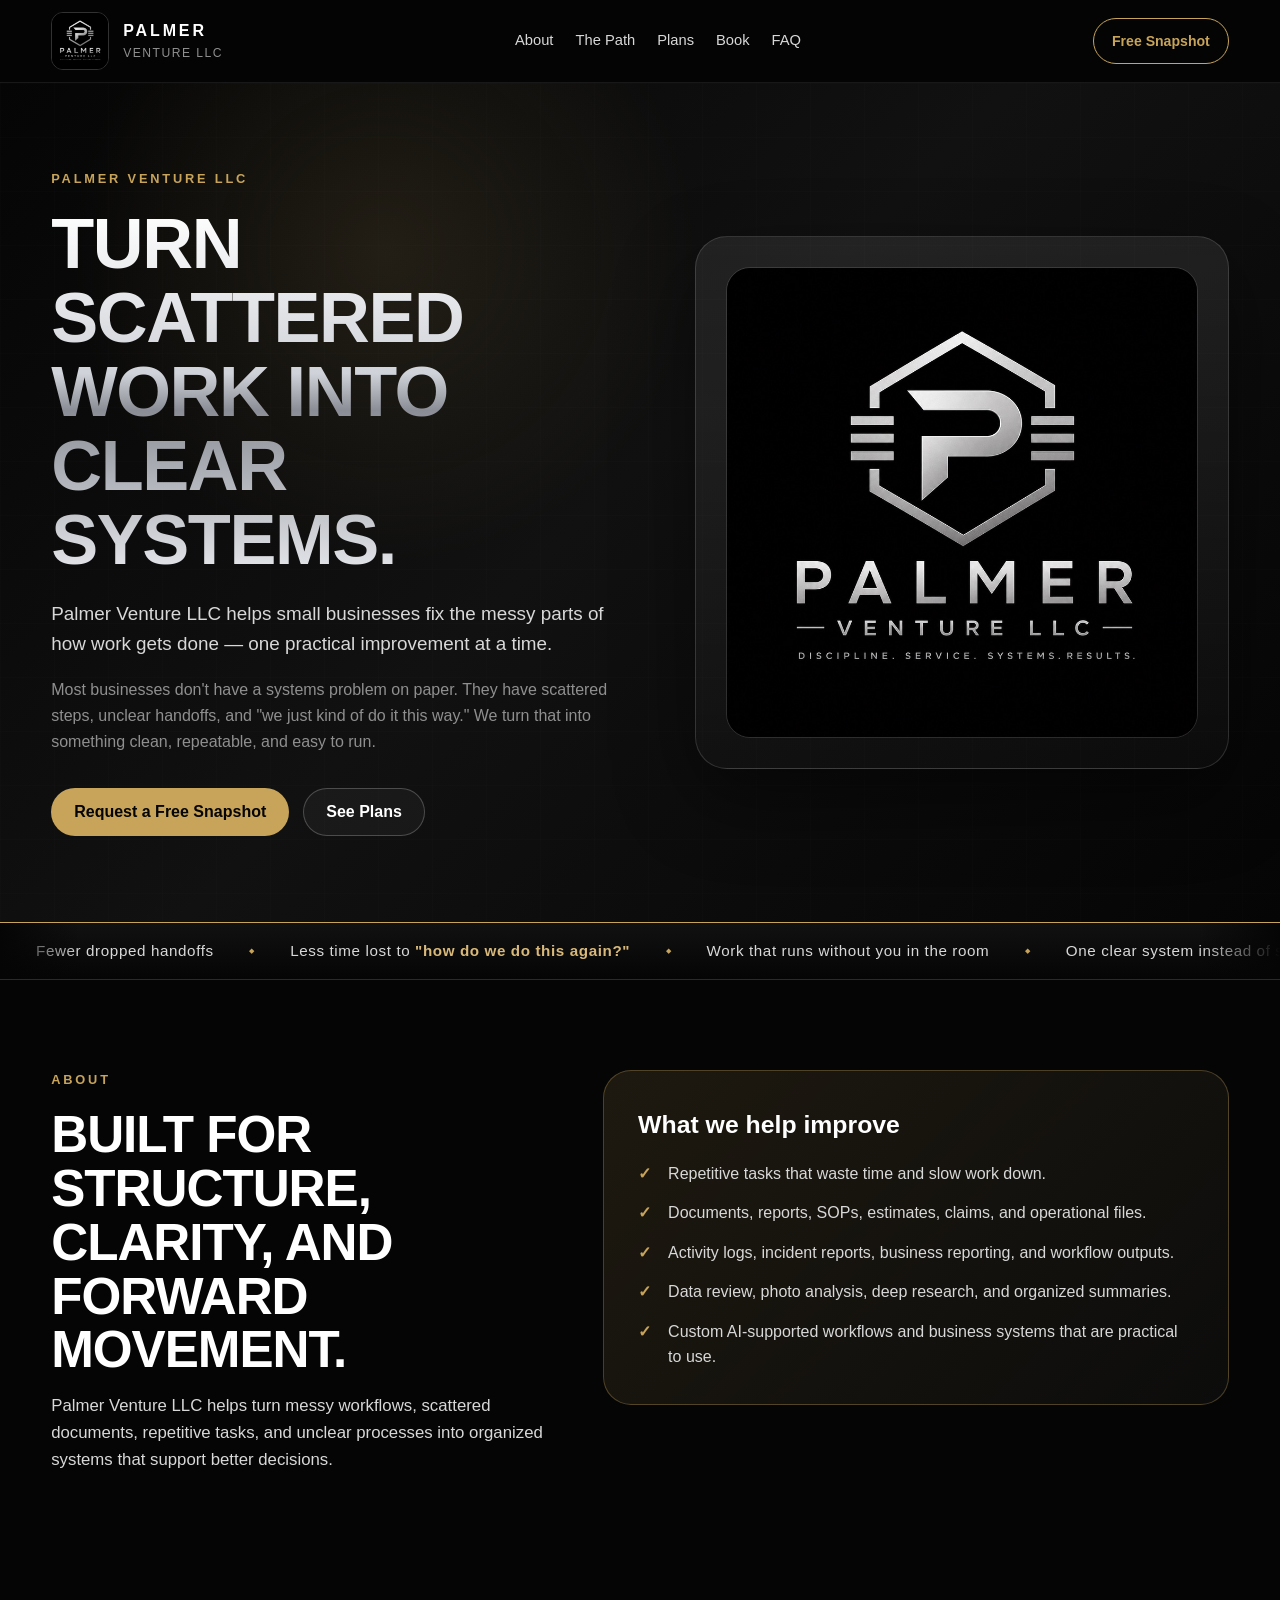
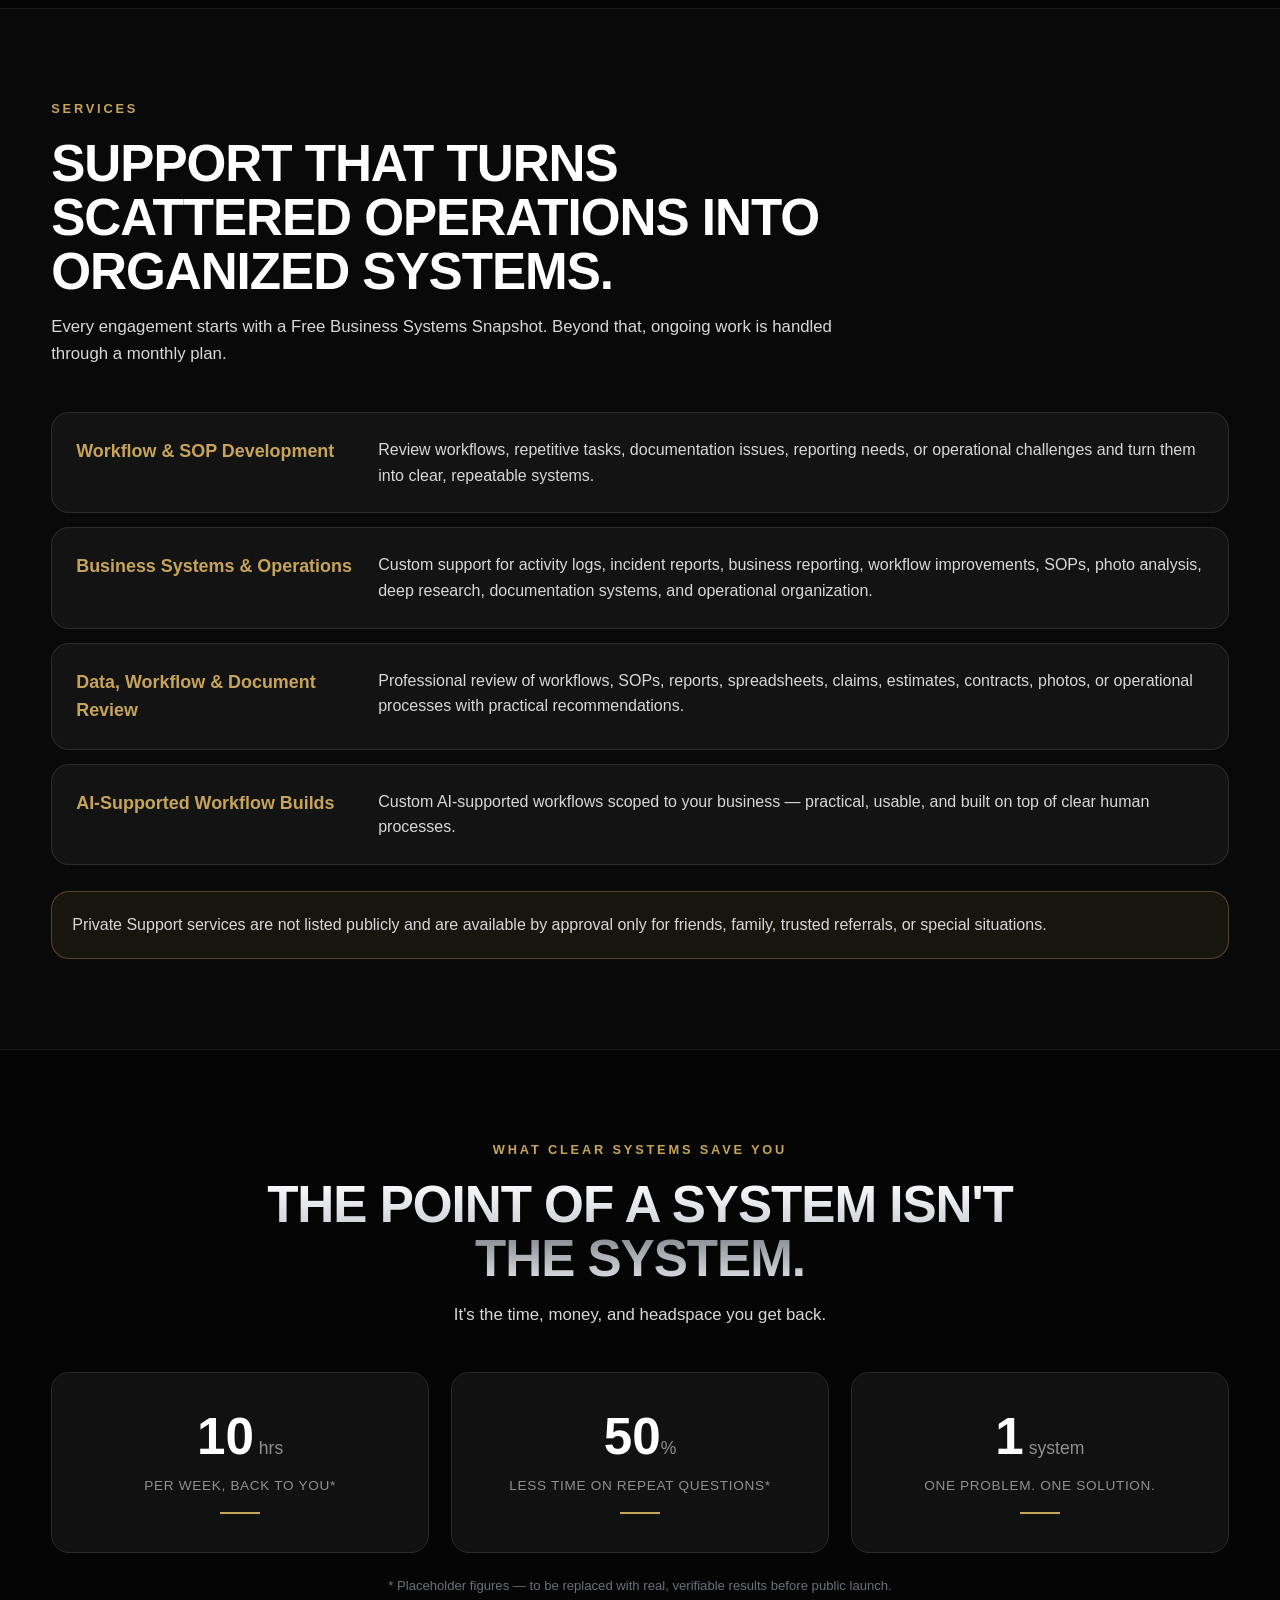
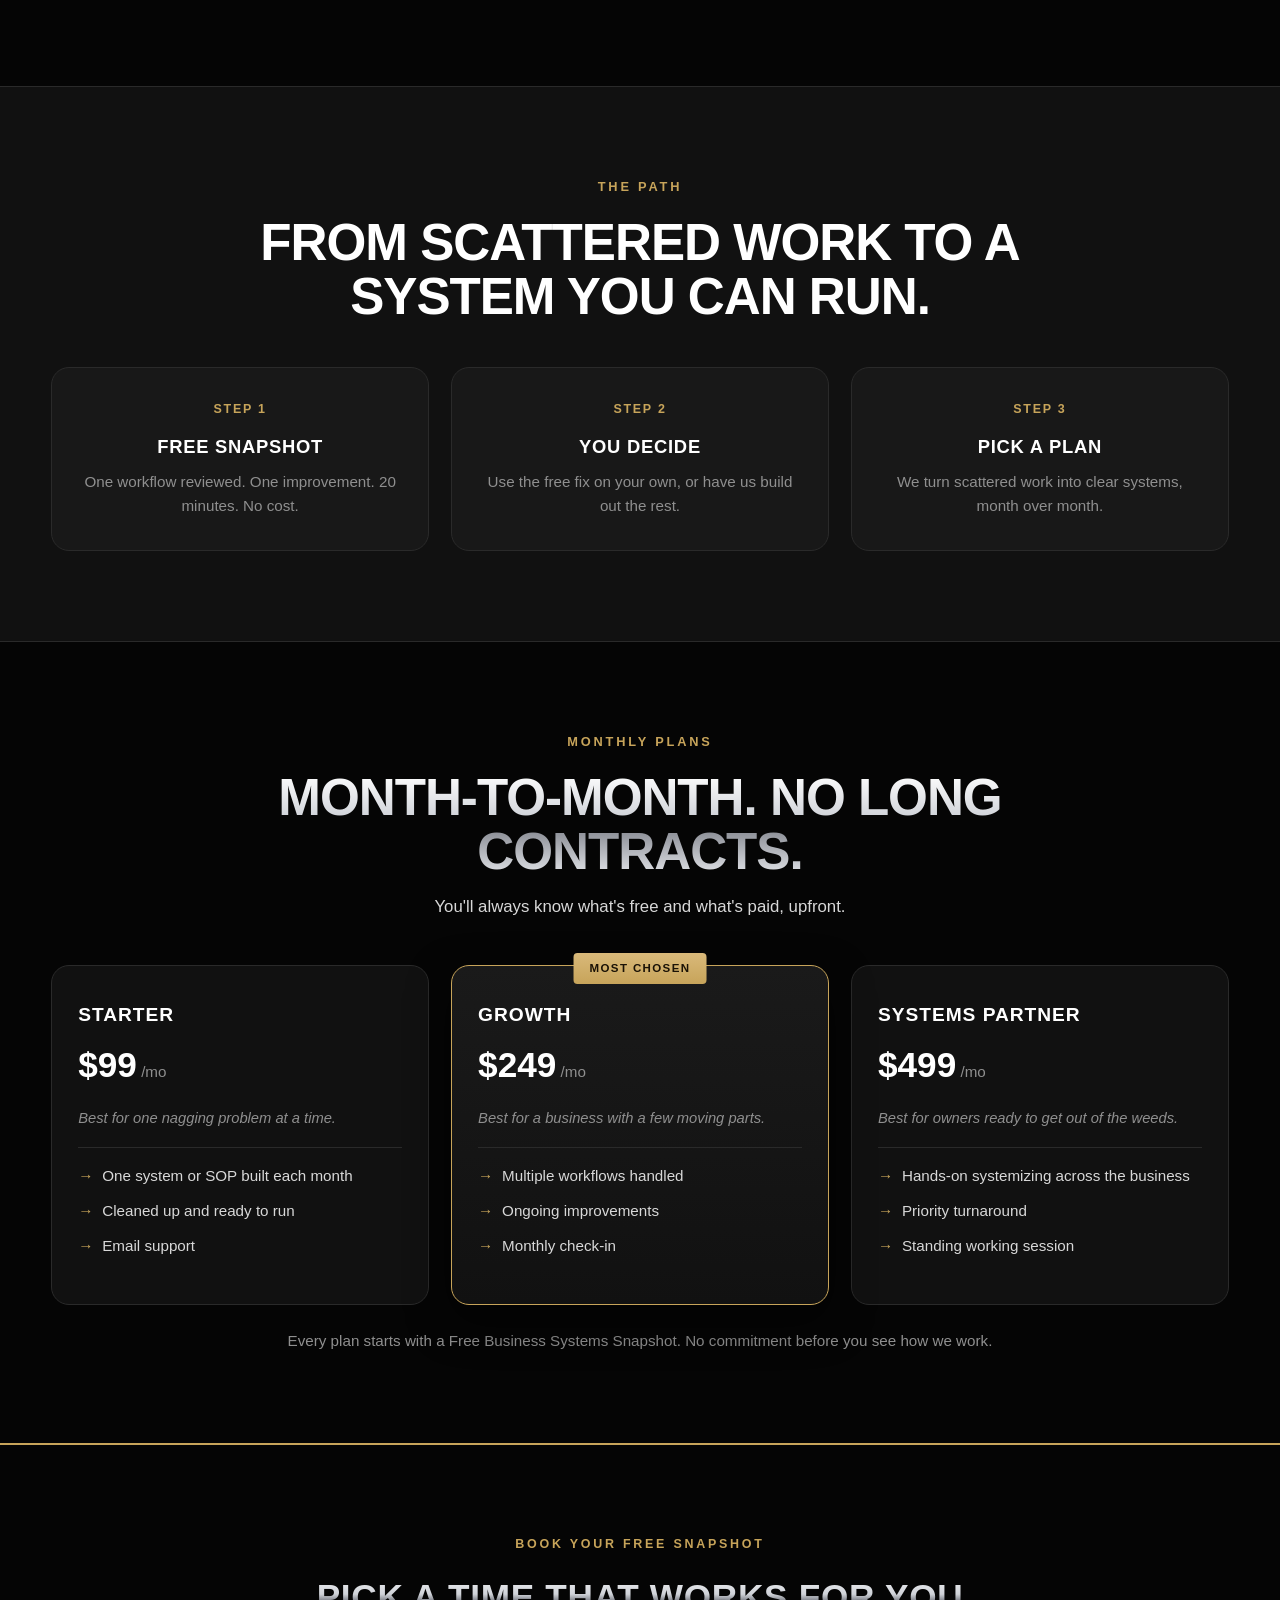
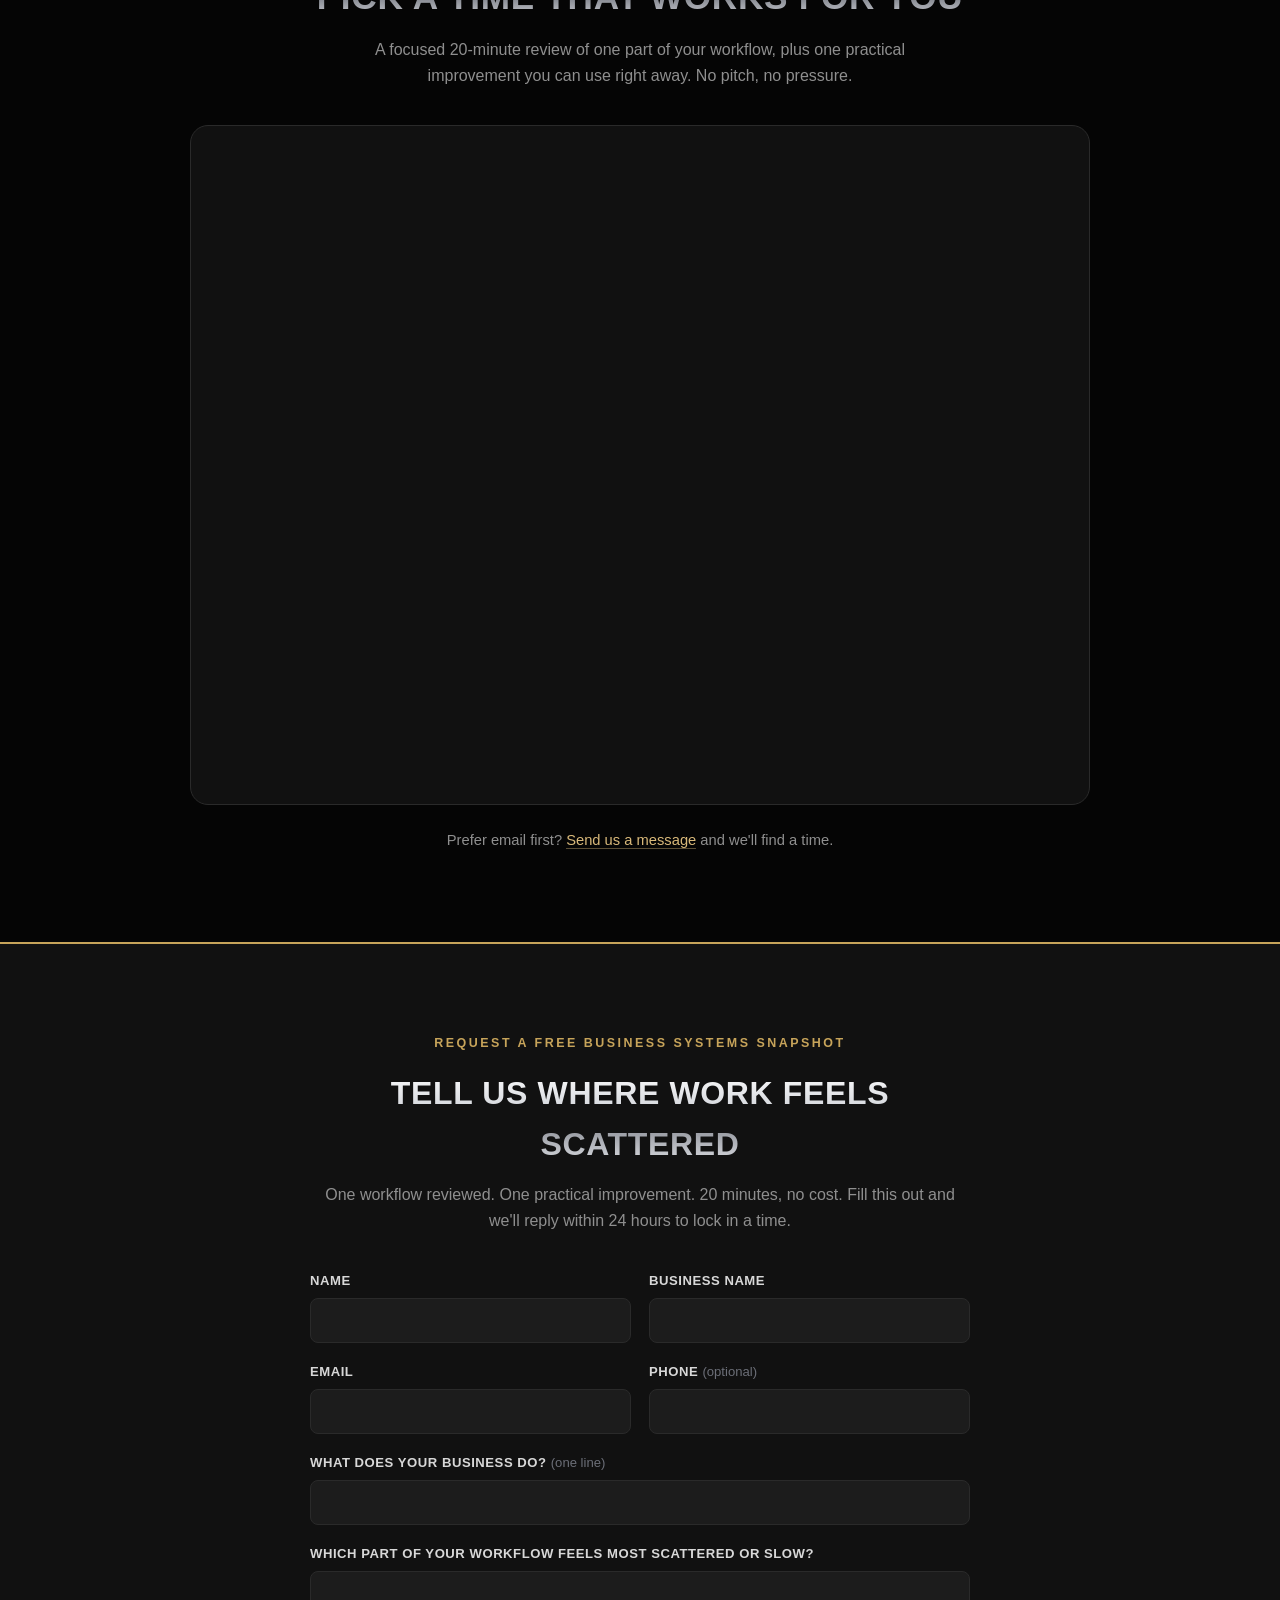
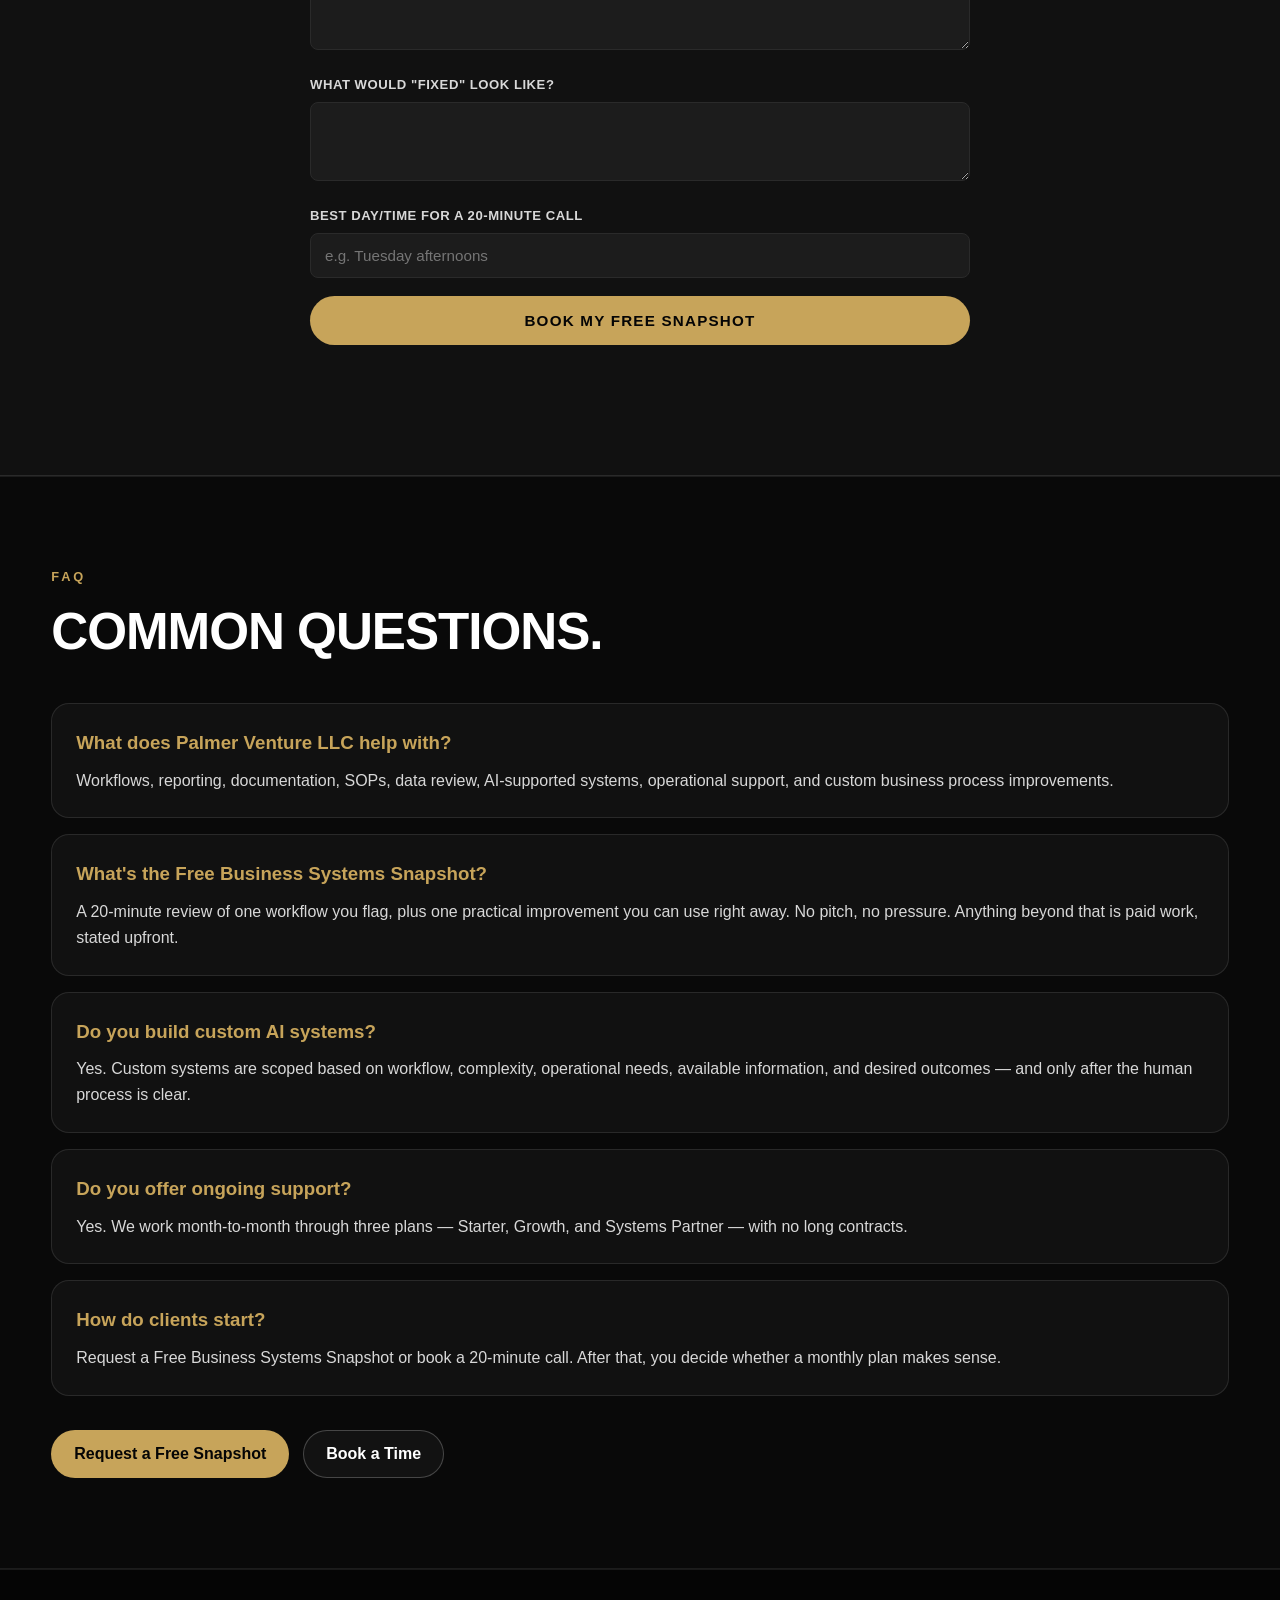
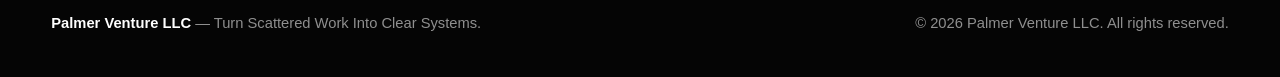
==== commit 33d170e4: "Rebuild site around Free Business Systems Snapshot offer - New hero copy: Turn Scattered Work Into C" ====
--- a/index.html
+++ b/index.html
@@ -3,71 +3,81 @@
 <head>
   <meta charset="UTF-8" />
   <meta name="viewport" content="width=device-width, initial-scale=1.0" />
-
-  <title>Palmer Venture LLC | Save Time. Improve Systems. Reduce Repetitive Work.</title>
-
-  <meta name="description" content="Palmer Venture LLC helps businesses, contractors, teams, and professionals save time, improve systems, reduce repetitive work, review documents, analyze workflows, and build smarter operational support systems." />
+  <title>Palmer Venture LLC | Turn Scattered Work Into Clear Systems</title>
+  <meta name="description" content="Palmer Venture LLC helps small businesses fix the messy parts of how work gets done — one practical improvement at a time. Start with a Free Business Systems Snapshot." />
 
   <style>
     :root {
       --black: #050505;
       --charcoal: #111111;
+      --charcoal-2: #181818;
+      --raised: #1c1c1c;
       --medium-gray: #8f8f8f;
       --light-gray: #d8d8d8;
+      --bright: #f3f4f6;
+      --dim: #6c6f78;
       --white: #ffffff;
       --gold: #c7a45a;
+      --gold-bright: #d9b97a;
+      --line: #2a2a2a;
+      --line-2: #3a3a3a;
       --max-width: 1180px;
       --radius: 18px;
     }
 
     * { box-sizing: border-box; margin: 0; padding: 0; }
     html { scroll-behavior: smooth; }
-    body { font-family: Arial, Helvetica, sans-serif; background: var(--black); color: var(--white); line-height: 1.6; }
+    body {
+      font-family: 'Helvetica Neue', Arial, Helvetica, sans-serif;
+      background: var(--black); color: var(--light-gray); line-height: 1.6;
+      -webkit-font-smoothing: antialiased;
+    }
     a { color: inherit; text-decoration: none; }
     img { max-width: 100%; display: block; }
     .container { width: min(92%, var(--max-width)); margin: 0 auto; }
 
+    /* Reusable metal text effect for premium headings */
+    .metal {
+      background: linear-gradient(180deg,#fff 0%,#cfd2d8 45%,#8a8d95 55%,#e6e8ec 100%);
+      -webkit-background-clip: text; background-clip: text; -webkit-text-fill-color: transparent;
+    }
+
+    /* Reveal-on-scroll */
+    .reveal { opacity: 0; transform: translateY(26px); transition: opacity .7s ease, transform .7s ease; }
+    .reveal.in { opacity: 1; transform: translateY(0); }
+
+    /* ============ HEADER ============ */
     header {
       position: sticky; top: 0; z-index: 50;
-      background: rgba(5, 5, 5, 0.88);
-      backdrop-filter: blur(12px);
+      background: rgba(5,5,5,0.88); backdrop-filter: blur(12px);
       border-bottom: 1px solid rgba(255,255,255,0.08);
     }
-
     .nav { min-height: 82px; display: flex; align-items: center; justify-content: space-between; gap: 24px; }
     .brand { display: flex; align-items: center; gap: 14px; }
     .brand img { width: 58px; height: 58px; object-fit: cover; border-radius: 12px; border: 1px solid rgba(255,255,255,0.18); }
-    .brand-text strong { display: block; font-size: 1rem; letter-spacing: 0.18em; text-transform: uppercase; }
+    .brand-text strong { display: block; font-size: 1rem; letter-spacing: 0.18em; text-transform: uppercase; color: var(--white); }
     .brand-text span { display: block; color: var(--medium-gray); font-size: 0.76rem; letter-spacing: 0.12em; text-transform: uppercase; }
-
     nav ul { display: flex; list-style: none; gap: 22px; color: var(--light-gray); font-size: 0.92rem; }
     nav a:hover { color: var(--gold); }
-
     .nav-cta {
       padding: 11px 18px; border: 1px solid var(--gold); border-radius: 999px;
       color: var(--gold); font-weight: 700; font-size: 0.88rem; white-space: nowrap; cursor: pointer;
     }
     .nav-cta:hover { background: var(--gold); color: var(--black); }
 
-    .hamburger {
-      display: none; flex-direction: column; justify-content: center; gap: 5px;
-      width: 40px; height: 40px; background: none; border: none; cursor: pointer; padding: 4px;
-    }
+    /* Mobile hamburger */
+    .hamburger { display: none; flex-direction: column; justify-content: center; gap: 5px; width: 40px; height: 40px; background: none; border: none; cursor: pointer; padding: 4px; }
     .hamburger span { display: block; height: 2px; background: var(--white); border-radius: 2px; transition: 0.3s; }
     .hamburger.open span:nth-child(1) { transform: translateY(7px) rotate(45deg); }
     .hamburger.open span:nth-child(2) { opacity: 0; }
     .hamburger.open span:nth-child(3) { transform: translateY(-7px) rotate(-45deg); }
-
-    .mobile-menu {
-      display: none; position: fixed; inset: 82px 0 0 0; z-index: 49;
-      background: rgba(5,5,5,0.97); backdrop-filter: blur(12px);
-      flex-direction: column; align-items: center; justify-content: center; gap: 28px; padding: 24px;
-    }
+    .mobile-menu { display: none; position: fixed; inset: 82px 0 0 0; z-index: 49; background: rgba(5,5,5,0.97); backdrop-filter: blur(12px); flex-direction: column; align-items: center; justify-content: center; gap: 28px; padding: 24px; }
     .mobile-menu.open { display: flex; }
     .mobile-menu a { font-size: 1.25rem; color: var(--light-gray); letter-spacing: 0.08em; text-align: center; }
     .mobile-menu a:hover { color: var(--gold); }
     .mobile-menu .nav-cta { font-size: 1rem; }
 
+    /* ============ HERO ============ */
     .hero {
       position: relative; min-height: 720px; display: grid; place-items: center; overflow: hidden; padding: 86px 0;
       background:
@@ -81,125 +91,161 @@
         linear-gradient(90deg, rgba(255,255,255,0.04) 1px, transparent 1px);
       background-size: 54px 54px; opacity: 0.22;
     }
-
     .hero-grid { position: relative; display: grid; grid-template-columns: 1.05fr 0.95fr; align-items: center; gap: 54px; }
     .eyebrow { color: var(--gold); text-transform: uppercase; letter-spacing: 0.22em; font-size: 0.8rem; font-weight: 700; margin-bottom: 18px; }
-    h1 { font-size: clamp(2.6rem, 6vw, 5.5rem); line-height: 0.98; letter-spacing: -0.06em; margin-bottom: 24px; }
-    .hero p { max-width: 650px; color: var(--light-gray); font-size: 1.15rem; margin-bottom: 34px; }
-
+    h1 { font-size: clamp(2.4rem, 5.5vw, 4.6rem); line-height: 1.05; letter-spacing: -0.02em; margin-bottom: 22px; text-transform: uppercase; color: var(--white); font-weight: 700; }
+    .hero p.sub { max-width: 640px; color: var(--light-gray); font-size: 1.18rem; margin-bottom: 18px; }
+    .hero p.lead { max-width: 660px; color: var(--medium-gray); font-size: 1rem; margin-bottom: 34px; }
     .button-row { display: flex; flex-wrap: wrap; gap: 14px; }
-    .btn {
-      display: inline-flex; align-items: center; justify-content: center;
-      min-height: 48px; padding: 0 22px; border-radius: 999px;
-      font-weight: 800; transition: 0.2s ease; cursor: pointer;
-      border: 1px solid transparent; text-align: center;
-    }
+    .btn { display: inline-flex; align-items: center; justify-content: center; min-height: 48px; padding: 0 22px; border-radius: 999px; font-weight: 800; transition: 0.2s ease; cursor: pointer; border: 1px solid transparent; text-align: center; }
     .btn-primary { background: var(--gold); color: var(--black); }
     .btn-primary:hover { transform: translateY(-2px); box-shadow: 0 18px 35px rgba(199,164,90,0.2); }
     .btn-secondary { border-color: rgba(255,255,255,0.22); color: var(--white); background: rgba(255,255,255,0.04); }
     .btn-secondary:hover { border-color: var(--gold); color: var(--gold); }
-
-    .hero-card {
-      background: linear-gradient(180deg, rgba(255,255,255,0.08), rgba(255,255,255,0.02));
-      border: 1px solid rgba(255,255,255,0.14); border-radius: 32px; padding: 30px;
-      box-shadow: 0 30px 80px rgba(0,0,0,0.45);
-    }
+    .hero-card { background: linear-gradient(180deg, rgba(255,255,255,0.08), rgba(255,255,255,0.02)); border: 1px solid rgba(255,255,255,0.14); border-radius: 32px; padding: 30px; box-shadow: 0 30px 80px rgba(0,0,0,0.45); }
     .hero-card img { width: 100%; border-radius: 24px; border: 1px solid rgba(255,255,255,0.12); }
 
+    /* ============ TICKER ============ */
+    .ticker {
+      background: linear-gradient(180deg, var(--charcoal), var(--black));
+      border-top: 1px solid var(--gold); border-bottom: 1px solid var(--line);
+      overflow: hidden; white-space: nowrap; position: relative; padding: 15px 0;
+    }
+    .ticker::before, .ticker::after { content: ""; position: absolute; top: 0; bottom: 0; width: 80px; z-index: 2; pointer-events: none; }
+    .ticker::before { left: 0; background: linear-gradient(90deg, var(--black), transparent); }
+    .ticker::after  { right: 0; background: linear-gradient(270deg, var(--black), transparent); }
+    .track { display: inline-block; white-space: nowrap; animation: scroll 40s linear infinite; }
+    .ticker:hover .track { animation-play-state: paused; }
+    .track span { display: inline-block; padding: 0 36px; font-size: 0.95rem; letter-spacing: 0.04em; color: var(--light-gray); position: relative; }
+    .track span::after { content: "\25C6"; position: absolute; right: -5px; top: 50%; transform: translateY(-50%); color: var(--gold); font-size: 7px; }
+    .track b { color: var(--gold-bright); font-weight: 700; }
+    @keyframes scroll { 0% { transform: translateX(0); } 100% { transform: translateX(-50%); } }
+
+    /* ============ SECTIONS ============ */
     section { padding: 90px 0; }
     .section-heading { max-width: 820px; margin-bottom: 44px; }
-    .section-heading h2 { font-size: clamp(2rem, 4vw, 3.4rem); line-height: 1.05; letter-spacing: -0.04em; margin-bottom: 16px; }
+    .section-heading h2 { font-size: clamp(2rem, 4vw, 3.2rem); line-height: 1.05; letter-spacing: -0.02em; margin-bottom: 16px; text-transform: uppercase; color: var(--white); font-weight: 700; }
     .section-heading p { color: var(--light-gray); font-size: 1.05rem; }
 
+    /* About */
     .split { display: grid; grid-template-columns: 0.9fr 1.1fr; gap: 40px; align-items: start; }
-    .panel {
-      background: linear-gradient(135deg, rgba(199,164,90,0.13), rgba(255,255,255,0.03));
-      border: 1px solid rgba(199,164,90,0.32); border-radius: 28px; padding: 34px;
-    }
-    .panel h3 { font-size: 1.55rem; margin-bottom: 16px; }
+    .panel { background: linear-gradient(135deg, rgba(199,164,90,0.13), rgba(255,255,255,0.03)); border: 1px solid rgba(199,164,90,0.32); border-radius: 28px; padding: 34px; }
+    .panel h3 { font-size: 1.55rem; margin-bottom: 16px; color: var(--white); }
     .panel p, .check-list li { color: var(--light-gray); }
     .check-list { display: grid; gap: 14px; list-style: none; }
     .check-list li { position: relative; padding-left: 30px; }
     .check-list li::before { content: "✓"; position: absolute; left: 0; color: var(--gold); font-weight: 900; }
 
+    /* Services */
     .services { background: #090909; border-top: 1px solid rgba(255,255,255,0.08); border-bottom: 1px solid rgba(255,255,255,0.08); }
     .service-list { display: grid; gap: 14px; }
-    .service-item {
-      display: grid; grid-template-columns: 280px 1fr; gap: 22px; padding: 24px;
-      border-radius: 18px; background: rgba(255,255,255,0.045); border: 1px solid rgba(255,255,255,0.1);
-    }
+    .service-item { display: grid; grid-template-columns: 280px 1fr; gap: 22px; padding: 24px; border-radius: 18px; background: rgba(255,255,255,0.045); border: 1px solid rgba(255,255,255,0.1); }
     .service-item h3 { color: var(--gold); font-size: 1.12rem; }
     .service-item p { color: var(--light-gray); }
-
-    .card-grid { display: grid; grid-template-columns: repeat(3, 1fr); gap: 20px; }
-    .card {
-      background: var(--charcoal); border: 1px solid rgba(255,255,255,0.1);
-      border-radius: var(--radius); padding: 26px; min-height: 285px;
-    }
-    .card .number { color: var(--gold); font-weight: 900; letter-spacing: 0.12em; margin-bottom: 18px; }
-    .card h3 { font-size: 1.25rem; margin-bottom: 12px; }
-    .card p { color: var(--light-gray); font-size: 0.98rem; margin-bottom: 18px; }
-    .price { color: var(--gold); font-weight: 900; font-size: 1.1rem; margin-bottom: 18px; }
-
-    .notice {
-      margin-top: 26px; padding: 20px; border: 1px solid rgba(199,164,90,0.35);
-      background: rgba(199,164,90,0.08); border-radius: var(--radius); color: var(--light-gray);
-    }
-
-    .workflow-review {
-      background:
-        radial-gradient(circle at top left, rgba(199,164,90,0.08), transparent 28%),
-        #050505;
-      border-top: 1px solid rgba(255,255,255,0.08);
-      border-bottom: 1px solid rgba(255,255,255,0.08);
-    }
-    .workflow-wrapper { max-width: 860px; margin: 0 auto; }
-    .workflow-card {
-      background: linear-gradient(145deg, rgba(255,255,255,0.06), rgba(255,255,255,0.02));
-      border: 1px solid rgba(255,255,255,0.10); border-radius: 28px; padding: 42px;
-      box-shadow: 0 25px 60px rgba(0,0,0,0.35);
-    }
-    .workflow-card h3 { color: var(--gold); font-size: 1.8rem; margin-bottom: 16px; }
-    .workflow-card p { color: var(--light-gray); margin-bottom: 16px; }
-    .workflow-list { list-style: none; display: grid; gap: 14px; margin: 26px 0 34px; }
-    .workflow-list li { position: relative; padding-left: 32px; color: var(--light-gray); }
-    .workflow-list li::before { content: "✓"; position: absolute; left: 0; color: var(--gold); font-weight: 900; }
-    .workflow-question {
-      background: rgba(199,164,90,0.08); border: 1px solid rgba(199,164,90,0.22);
-      border-radius: 18px; padding: 24px; margin: 28px 0;
-    }
-    .workflow-question h4 { color: var(--gold); font-size: 1.15rem; margin-bottom: 10px; }
-    .workflow-question p { margin: 0; }
-
+    .notice { margin-top: 26px; padding: 20px; border: 1px solid rgba(199,164,90,0.35); background: rgba(199,164,90,0.08); border-radius: var(--radius); color: var(--light-gray); }
+
+    /* Stats — What Clear Systems Save You */
+    .savings { text-align: center; }
+    .savings .section-heading { margin-left: auto; margin-right: auto; }
+    .stats { display: grid; grid-template-columns: repeat(3, 1fr); gap: 22px; }
+    .stat { background: var(--charcoal); border: 1px solid var(--line); border-radius: var(--radius); padding: 38px 22px; }
+    .stat .big { font-size: clamp(2.4rem, 6vw, 3.2rem); font-weight: 700; line-height: 1; color: var(--white); }
+    .stat .big .unit { font-size: 1.1rem; color: var(--medium-gray); font-weight: 400; }
+    .stat .cap { font-size: 0.85rem; color: var(--medium-gray); margin-top: 12px; letter-spacing: 0.05em; text-transform: uppercase; }
+    .stat .gline { width: 40px; height: 2px; background: var(--gold); margin: 16px auto 0; }
+    .stats-footnote { text-align: center; font-size: 0.82rem; color: var(--dim); padding: 22px 0 0; max-width: 680px; margin: 0 auto; }
+
+    /* The Path */
+    .path { background: var(--charcoal); border-top: 1px solid var(--line); border-bottom: 1px solid var(--line); }
+    .path .section-heading { margin-left: auto; margin-right: auto; text-align: center; }
+    .steps { display: grid; grid-template-columns: repeat(3, 1fr); gap: 22px; }
+    .step { background: var(--charcoal-2); border: 1px solid var(--line); border-radius: var(--radius); padding: 32px 24px; text-align: center; }
+    .step .num { font-size: 0.78rem; font-weight: 700; color: var(--gold); letter-spacing: 0.14em; margin-bottom: 12px; text-transform: uppercase; }
+    .step h3 { font-size: 1.15rem; color: var(--white); margin-bottom: 8px; letter-spacing: 0.04em; text-transform: uppercase; }
+    .step p { font-size: 0.95rem; color: var(--medium-gray); }
+
+    /* Plans */
+    .plans .section-heading { margin-left: auto; margin-right: auto; text-align: center; }
+    .plan-grid { display: grid; grid-template-columns: repeat(3, 1fr); gap: 22px; align-items: start; }
+    .plan-card { background: var(--charcoal); border: 1px solid var(--line); border-radius: var(--radius); padding: 34px 26px; transition: transform .2s ease, box-shadow .2s ease, border-color .2s ease; }
+    .plan-card:hover { transform: translateY(-5px); box-shadow: 0 16px 36px rgba(0,0,0,0.5); border-color: var(--line-2); }
+    .plan-card.featured { background: linear-gradient(180deg, #1a1a1a, var(--charcoal)); border: 1px solid var(--gold); position: relative; box-shadow: 0 16px 42px rgba(0,0,0,0.55); }
+    .ribbon { position: absolute; top: -13px; left: 50%; transform: translateX(-50%); background: linear-gradient(180deg, var(--gold-bright), var(--gold)); color: #1a1206; font-size: 0.72rem; font-weight: 700; letter-spacing: 0.12em; text-transform: uppercase; padding: 6px 16px; border-radius: 4px; white-space: nowrap; }
+    .plan-card h3 { font-size: 1.2rem; color: var(--white); margin-bottom: 6px; letter-spacing: 0.05em; text-transform: uppercase; }
+    .plan-price { font-size: 2.2rem; font-weight: 700; margin-bottom: 2px; color: var(--white); }
+    .plan-price .unit { font-size: 0.95rem; color: var(--medium-gray); font-weight: 400; }
+    .plan-best { font-size: 0.92rem; font-style: italic; color: var(--medium-gray); margin: 14px 0 16px; padding-bottom: 16px; border-bottom: 1px solid var(--line); }
+    .plan-card ul { list-style: none; }
+    .plan-card li { font-size: 0.95rem; color: var(--light-gray); padding-left: 24px; position: relative; margin-bottom: 11px; }
+    .plan-card li::before { content: "\2192"; position: absolute; left: 0; top: 0; color: var(--gold); font-weight: 700; }
+    .plans-note { text-align: center; color: var(--medium-gray); font-size: 0.95rem; margin-top: 24px; }
+
+    /* Booking — Calendly */
+    .pv-booking { background: var(--black); border-top: 2px solid var(--gold); text-align: center; }
+    .pv-booking-eyebrow { font-size: 0.78rem; letter-spacing: 0.22em; text-transform: uppercase; color: var(--gold); font-weight: 700; margin-bottom: 14px; }
+    .pv-booking-title { font-size: clamp(1.6rem, 3.4vw, 2.2rem); font-weight: 700; text-transform: uppercase; letter-spacing: 0.02em; margin-bottom: 12px; color: var(--white); }
+    .pv-booking-sub { font-size: 1rem; color: var(--medium-gray); max-width: 560px; margin: 0 auto 36px; line-height: 1.6; }
+    .calendly-inline-widget { border: 1px solid var(--line); border-radius: var(--radius); overflow: hidden; background: var(--charcoal); max-width: 900px; margin: 0 auto; }
+    .pv-booking-foot { font-size: 0.92rem; color: var(--medium-gray); margin-top: 24px; }
+    .pv-booking-foot a { color: var(--gold-bright); border-bottom: 1px solid rgba(217,185,122,0.4); }
+    .pv-booking-foot a:hover { color: var(--white); }
+
+    /* Lead form — Formspree */
+    .pv-form-sec { background: var(--charcoal); border-top: 2px solid var(--gold); border-bottom: 1px solid var(--line); }
+    .pv-form-inner { max-width: 660px; margin: 0 auto; text-align: center; }
+    .pv-form-eyebrow { font-size: 0.78rem; letter-spacing: 0.2em; text-transform: uppercase; color: var(--gold); font-weight: 700; margin-bottom: 14px; }
+    .pv-form-title { font-size: clamp(1.55rem, 3.4vw, 2rem); font-weight: 700; text-transform: uppercase; letter-spacing: 0.02em; margin-bottom: 12px; color: var(--white); }
+    .pv-form-sub { font-size: 1rem; color: var(--medium-gray); line-height: 1.6; margin-bottom: 36px; }
+    .pv-form { text-align: left; }
+    .pv-row { display: grid; grid-template-columns: 1fr 1fr; gap: 18px; }
+    .pv-form label { display: block; margin-bottom: 18px; font-size: 0.82rem; font-weight: 600; letter-spacing: 0.04em; color: var(--light-gray); text-transform: uppercase; }
+    .pv-form .opt { color: var(--dim); font-weight: 400; text-transform: none; letter-spacing: 0; }
+    .pv-form input, .pv-form textarea {
+      width: 100%; margin-top: 7px; padding: 13px 14px;
+      background: var(--raised); border: 1px solid var(--line); border-radius: 8px;
+      color: var(--bright); font-size: 0.95rem; font-family: inherit;
+      transition: border-color .2s ease, box-shadow .2s ease;
+    }
+    .pv-form input:focus, .pv-form textarea:focus { outline: none; border-color: var(--gold); box-shadow: 0 0 0 3px rgba(199,164,90,0.15); }
+    .pv-form textarea { resize: vertical; }
+    .pv-submit {
+      display: block; width: 100%; margin-top: 8px; padding: 16px;
+      background: var(--gold); color: var(--black);
+      font-size: 0.95rem; font-weight: 800; letter-spacing: 0.08em; text-transform: uppercase;
+      border: none; border-radius: 999px; cursor: pointer;
+      transition: transform .2s ease, box-shadow .2s ease;
+    }
+    .pv-submit:hover { transform: translateY(-2px); box-shadow: 0 8px 22px rgba(199,164,90,0.25); }
+    .pv-submit:disabled { opacity: 0.6; cursor: default; transform: none; }
+    .pv-form-status { margin-top: 18px; font-size: 0.95rem; text-align: center; min-height: 22px; color: var(--medium-gray); }
+    .pv-form-status.ok { color: #7bc99a; }
+    .pv-form-status.err { color: #e08a8a; }
+
+    /* FAQ */
     .faq-list { display: grid; gap: 16px; }
-    .faq-item {
-      background: var(--charcoal); border: 1px solid rgba(255,255,255,0.1);
-      border-radius: var(--radius); padding: 24px;
-    }
+    .faq-item { background: var(--charcoal); border: 1px solid rgba(255,255,255,0.1); border-radius: var(--radius); padding: 24px; }
     .faq-item h3 { color: var(--gold); margin-bottom: 10px; }
     .faq-item p { color: var(--light-gray); }
 
-    .footer {
-      padding: 42px 0; border-top: 1px solid rgba(255,255,255,0.08);
-      color: var(--medium-gray); font-size: 0.92rem;
-    }
+    /* Footer */
+    .footer { padding: 42px 0; border-top: 1px solid rgba(255,255,255,0.08); color: var(--medium-gray); font-size: 0.92rem; }
     .footer-inner { display: flex; align-items: center; justify-content: space-between; gap: 20px; flex-wrap: wrap; }
     .footer strong { color: var(--white); }
 
+    /* Responsive */
     @media (max-width: 920px) {
       nav ul, .nav > .nav-cta { display: none; }
       .hamburger { display: flex; }
       .hero-grid, .split { grid-template-columns: 1fr; }
-      .card-grid { grid-template-columns: 1fr; }
+      .stats, .steps, .plan-grid { grid-template-columns: 1fr; }
+      .plan-card.featured { order: -1; }
       .service-item { grid-template-columns: 1fr; }
       .hero { min-height: auto; padding: 70px 0; }
-      h1 { letter-spacing: -0.04em; }
-      .workflow-card { padding: 28px; }
       .button-row { flex-direction: column; align-items: stretch; }
       .btn { width: 100%; }
     }
-
-    @media (max-width: 540px) {
+    @media (max-width: 560px) {
+      .pv-row { grid-template-columns: 1fr; }
       .nav { min-height: 74px; }
       .brand img { width: 48px; height: 48px; }
       .brand-text strong { font-size: 0.88rem; }
@@ -208,7 +254,12 @@
       section { padding: 70px 0; }
       .hero-card { padding: 18px; border-radius: 22px; }
       .hero-card img { border-radius: 18px; }
-      .panel, .card, .workflow-card, .faq-item { padding: 22px; }
+      .panel, .stat, .step, .plan-card, .faq-item { padding: 22px; }
+    }
+    @media (prefers-reduced-motion: reduce) {
+      .track { animation: none; }
+      .reveal { opacity: 1; transform: none; transition: none; }
+      html { scroll-behavior: auto; }
     }
   </style>
 </head>
@@ -223,20 +274,16 @@
           <span>Venture LLC</span>
         </div>
       </a>
-
       <nav aria-label="Primary navigation">
         <ul>
           <li><a href="#about">About</a></li>
-          <li><a href="#services">Services</a></li>
-          <li><a href="#process">Process</a></li>
-          <li><a href="#workflow-review">Workflow Review</a></li>
-          <li><a href="#purchase">Purchase</a></li>
+          <li><a href="#path">The Path</a></li>
+          <li><a href="#plans">Plans</a></li>
+          <li><a href="#book">Book</a></li>
           <li><a href="#faq">FAQ</a></li>
         </ul>
       </nav>
-
-      <a class="nav-cta" href="#" onclick="openSquareLink('requestSupport'); return false;">Request Support</a>
-
+      <a class="nav-cta" href="#snapshot-form">Free Snapshot</a>
       <button class="hamburger" id="hamburger" aria-label="Open menu" aria-expanded="false">
         <span></span><span></span><span></span>
       </button>
@@ -245,48 +292,61 @@
 
   <div class="mobile-menu" id="mobileMenu" aria-hidden="true">
     <a href="#about" onclick="closeMobileMenu()">About</a>
-    <a href="#services" onclick="closeMobileMenu()">Services</a>
-    <a href="#process" onclick="closeMobileMenu()">Process</a>
-    <a href="#workflow-review" onclick="closeMobileMenu()">Workflow Review</a>
-    <a href="#purchase" onclick="closeMobileMenu()">Purchase</a>
+    <a href="#path" onclick="closeMobileMenu()">The Path</a>
+    <a href="#plans" onclick="closeMobileMenu()">Plans</a>
+    <a href="#book" onclick="closeMobileMenu()">Book</a>
     <a href="#faq" onclick="closeMobileMenu()">FAQ</a>
-    <a class="nav-cta" href="#" onclick="openSquareLink('requestSupport'); closeMobileMenu(); return false;">Request Support</a>
+    <a class="nav-cta" href="#snapshot-form" onclick="closeMobileMenu()">Free Snapshot</a>
   </div>
 
   <main id="home">
+
+    <!-- HERO -->
     <section class="hero">
       <div class="container hero-grid">
-        <div>
-          <div class="eyebrow">Business Systems & Operations Support</div>
-          <h1>Save time. Improve systems. Reduce repetitive work.</h1>
-          <p>
-            Palmer Venture LLC helps businesses, contractors, teams, and professionals organize workflows,
-            improve reporting, simplify operations, review documents and data, and turn scattered work into clear systems.
-          </p>
+        <div class="reveal">
+          <div class="eyebrow">Palmer Venture LLC</div>
+          <h1 class="metal">Turn Scattered Work Into Clear Systems.</h1>
+          <p class="sub">Palmer Venture LLC helps small businesses fix the messy parts of how work gets done — one practical improvement at a time.</p>
+          <p class="lead">Most businesses don't have a systems problem on paper. They have scattered steps, unclear handoffs, and "we just kind of do it this way." We turn that into something clean, repeatable, and easy to run.</p>
           <div class="button-row">
-            <a class="btn btn-primary" href="#" onclick="openSquareLink('requestSupport'); return false;">Request Support</a>
-            <a class="btn btn-secondary" href="#workflow-review">Start Workflow Review</a>
-          </div>
-        </div>
-
+            <a class="btn btn-primary" href="#snapshot-form">Request a Free Snapshot</a>
+            <a class="btn btn-secondary" href="#plans">See Plans</a>
+          </div>
+        </div>
         <div class="hero-card" aria-label="Palmer Venture LLC brand mark">
           <img src="palmer-venture-logo.jpeg" alt="Palmer Venture LLC logo" />
         </div>
       </div>
     </section>
 
+    <!-- TICKER -->
+    <div class="ticker" aria-hidden="true">
+      <div class="track">
+        <span>Fewer dropped handoffs</span>
+        <span>Less time lost to <b>"how do we do this again?"</b></span>
+        <span>Work that runs without you in the room</span>
+        <span>One clear system instead of scattered steps</span>
+        <span>Faster client intake &amp; follow-up</span>
+        <span>SOPs your team can actually follow</span>
+        <span>Fewer dropped handoffs</span>
+        <span>Less time lost to <b>"how do we do this again?"</b></span>
+        <span>Work that runs without you in the room</span>
+        <span>One clear system instead of scattered steps</span>
+        <span>Faster client intake &amp; follow-up</span>
+        <span>SOPs your team can actually follow</span>
+      </div>
+    </div>
+
+    <!-- ABOUT -->
     <section id="about">
       <div class="container split">
-        <div class="section-heading">
+        <div class="section-heading reveal">
           <div class="eyebrow">About</div>
           <h2>Built for structure, clarity, and forward movement.</h2>
-          <p>
-            Palmer Venture LLC helps turn messy workflows, scattered documents, repetitive tasks,
-            and unclear processes into organized systems that support better decisions.
-          </p>
-        </div>
-
-        <div class="panel">
+          <p>Palmer Venture LLC helps turn messy workflows, scattered documents, repetitive tasks, and unclear processes into organized systems that support better decisions.</p>
+        </div>
+        <div class="panel reveal">
           <h3>What we help improve</h3>
           <ul class="check-list">
             <li>Repetitive tasks that waste time and slow work down.</li>
@@ -299,21 +359,21 @@
       </div>
     </section>
 
+    <!-- SERVICES -->
     <section id="services" class="services">
       <div class="container">
-        <div class="section-heading">
+        <div class="section-heading reveal">
           <div class="eyebrow">Services</div>
           <h2>Support that turns scattered operations into organized systems.</h2>
-          <p>Choose a defined service package or request support for a custom workflow, document, system, or operational need.</p>
-        </div>
-
+          <p>Every engagement starts with a Free Business Systems Snapshot. Beyond that, ongoing work is handled through a monthly plan.</p>
+        </div>
         <div class="service-list">
           <div class="service-item">
-            <h3>Workflow Discovery Consultation</h3>
-            <p>Review workflows, repetitive tasks, documentation issues, reporting needs, or operational challenges to identify the best next step.</p>
+            <h3>Workflow & SOP Development</h3>
+            <p>Review workflows, repetitive tasks, documentation issues, reporting needs, or operational challenges and turn them into clear, repeatable systems.</p>
           </div>
           <div class="service-item">
-            <h3>Business Systems & Operations Support</h3>
+            <h3>Business Systems & Operations</h3>
             <p>Custom support for activity logs, incident reports, business reporting, workflow improvements, SOPs, photo analysis, deep research, documentation systems, and operational organization.</p>
           </div>
           <div class="service-item">
@@ -321,165 +381,209 @@
             <p>Professional review of workflows, SOPs, reports, spreadsheets, claims, estimates, contracts, photos, or operational processes with practical recommendations.</p>
           </div>
           <div class="service-item">
-            <h3>Operational Support & System Updates</h3>
-            <p>Ongoing support for system updates, document revisions, new task integration, reporting improvements, workflow changes, data review, SOP updates, and operational collaboration.</p>
-          </div>
-        </div>
-
+            <h3>AI-Supported Workflow Builds</h3>
+            <p>Custom AI-supported workflows scoped to your business — practical, usable, and built on top of clear human processes.</p>
+          </div>
+        </div>
         <div class="notice">
           Private Support services are not listed publicly and are available by approval only for friends, family, trusted referrals, or special situations.
         </div>
       </div>
     </section>
 
-    <section id="process">
+    <!-- SAVINGS / STATS -->
+    <section class="savings">
+      <div class="container reveal">
+        <div class="section-heading">
+          <div class="eyebrow">What Clear Systems Save You</div>
+          <h2 class="metal">The point of a system isn't the system.</h2>
+          <p>It's the time, money, and headspace you get back.</p>
+        </div>
+        <div class="stats">
+          <div class="stat">
+            <div class="big"><span data-count="10">0</span><span class="unit"> hrs</span></div>
+            <div class="cap">Per week, back to you*</div>
+            <div class="gline"></div>
+          </div>
+          <div class="stat">
+            <div class="big"><span data-count="50">0</span><span class="unit">%</span></div>
+            <div class="cap">Less time on repeat questions*</div>
+            <div class="gline"></div>
+          </div>
+          <div class="stat">
+            <div class="big"><span data-count="1">0</span><span class="unit"> system</span></div>
+            <div class="cap">One problem. One solution.</div>
+            <div class="gline"></div>
+          </div>
+        </div>
+        <p class="stats-footnote">* Placeholder figures — to be replaced with real, verifiable results before public launch.</p>
+      </div>
+    </section>
+
+    <!-- THE PATH -->
+    <section id="path" class="path">
+      <div class="container reveal">
+        <div class="section-heading">
+          <div class="eyebrow">The Path</div>
+          <h2>From scattered work to a system you can run.</h2>
+        </div>
+        <div class="steps">
+          <div class="step">
+            <div class="num">Step 1</div>
+            <h3>Free Snapshot</h3>
+            <p>One workflow reviewed. One improvement. 20 minutes. No cost.</p>
+          </div>
+          <div class="step">
+            <div class="num">Step 2</div>
+            <h3>You Decide</h3>
+            <p>Use the free fix on your own, or have us build out the rest.</p>
+          </div>
+          <div class="step">
+            <div class="num">Step 3</div>
+            <h3>Pick a Plan</h3>
+            <p>We turn scattered work into clear systems, month over month.</p>
+          </div>
+        </div>
+      </div>
+    </section>
+
+    <!-- PLANS -->
+    <section id="plans" class="plans">
+      <div class="container reveal">
+        <div class="section-heading">
+          <div class="eyebrow">Monthly Plans</div>
+          <h2 class="metal">Month-to-month. No long contracts.</h2>
+          <p>You'll always know what's free and what's paid, upfront.</p>
+        </div>
+        <div class="plan-grid">
+          <div class="plan-card">
+            <h3>Starter</h3>
+            <div class="plan-price">$99<span class="unit"> /mo</span></div>
+            <p class="plan-best">Best for one nagging problem at a time.</p>
+            <ul>
+              <li>One system or SOP built each month</li>
+              <li>Cleaned up and ready to run</li>
+              <li>Email support</li>
+            </ul>
+          </div>
+          <div class="plan-card featured">
+            <span class="ribbon">Most Chosen</span>
+            <h3>Growth</h3>
+            <div class="plan-price">$249<span class="unit"> /mo</span></div>
+            <p class="plan-best">Best for a business with a few moving parts.</p>
+            <ul>
+              <li>Multiple workflows handled</li>
+              <li>Ongoing improvements</li>
+              <li>Monthly check-in</li>
+            </ul>
+          </div>
+          <div class="plan-card">
+            <h3>Systems Partner</h3>
+            <div class="plan-price">$499<span class="unit"> /mo</span></div>
+            <p class="plan-best">Best for owners ready to get out of the weeds.</p>
+            <ul>
+              <li>Hands-on systemizing across the business</li>
+              <li>Priority turnaround</li>
+              <li>Standing working session</li>
+            </ul>
+          </div>
+        </div>
+        <p class="plans-note">Every plan starts with a Free Business Systems Snapshot. No commitment before you see how we work.</p>
+      </div>
+    </section>
+
+    <!-- BOOKING — CALENDLY -->
+    <section id="book" class="pv-booking">
+      <div class="container reveal">
+        <p class="pv-booking-eyebrow">Book Your Free Snapshot</p>
+        <h2 class="pv-booking-title metal">Pick a Time That Works for You</h2>
+        <p class="pv-booking-sub">A focused 20-minute review of one part of your workflow, plus one practical improvement you can use right away. No pitch, no pressure.</p>
+        <div class="calendly-inline-widget"
+             data-url="https://calendly.com/palmer-venturellc/30min?hide_event_type_details=0&hide_gdpr_banner=1&background_color=111111&text_color=d8d8d8&primary_color=c7a45a"
+             style="min-width:320px;height:680px;">
+        </div>
+        <script type="text/javascript" src="https://assets.calendly.com/assets/external/widget.js" async></script>
+        <p class="pv-booking-foot">Prefer email first? <a href="#snapshot-form">Send us a message</a> and we'll find a time.</p>
+      </div>
+    </section>
+
+    <!-- LEAD FORM — FORMSPREE -->
+    <section id="snapshot-form" class="pv-form-sec">
       <div class="container">
-        <div class="section-heading">
-          <div class="eyebrow">Process</div>
-          <h2>A simple path from problem to usable system.</h2>
-        </div>
-
-        <div class="card-grid">
-          <div class="card">
-            <div class="number">01</div>
-            <h3>Tell us the challenge</h3>
-            <p>Share the workflow, document, report, task, or operational problem you want help improving.</p>
-          </div>
-          <div class="card">
-            <div class="number">02</div>
-            <h3>Review the request</h3>
-            <p>We review the information, identify gaps, and determine the best next step or service option.</p>
-          </div>
-          <div class="card">
-            <div class="number">03</div>
-            <h3>Build, improve, or support</h3>
-            <p>We help create clearer outputs, smarter workflows, better documentation, or ongoing system improvements.</p>
-          </div>
-        </div>
-      </div>
-    </section>
-
-    <section id="workflow-review" class="workflow-review">
-      <div class="container">
-        <div class="section-heading">
-          <div class="eyebrow">AI Workflow Review</div>
-          <h2>What wastes the most time in your operation?</h2>
-          <p>Save time. Improve systems. Reduce repetitive work. We help identify workflow bottlenecks, repetitive tasks, document challenges, reporting issues, and opportunities for smarter systems.</p>
-        </div>
-
-        <div class="workflow-wrapper">
-          <div class="workflow-card">
-            <h3>Business Workflow Review</h3>
-            <p>Tell us where time is being lost in your operation. We review workflows, repetitive tasks, reporting, organization, communication, documents, and operational pain points.</p>
-
-            <ul class="workflow-list">
-              <li>Repetitive paperwork and admin tasks</li>
-              <li>Disorganized documents or reporting</li>
-              <li>Slow workflows or communication</li>
-              <li>Employee process inefficiencies</li>
-              <li>Workflow and SOP gaps</li>
-              <li>Customer or internal follow-up delays</li>
-              <li>Manual repetitive work that could be improved</li>
-            </ul>
-
-            <div class="workflow-question">
-              <h4>What wastes the MOST time in your operation?</h4>
-              <p>Start with a workflow discovery consultation and identify practical opportunities to improve organization, save time, and strengthen operations.</p>
+        <div class="pv-form-inner reveal">
+          <p class="pv-form-eyebrow">Request a Free Business Systems Snapshot</p>
+          <h2 class="pv-form-title metal">Tell Us Where Work Feels Scattered</h2>
+          <p class="pv-form-sub">One workflow reviewed. One practical improvement. 20 minutes, no cost. Fill this out and we'll reply within 24 hours to lock in a time.</p>
+          <form action="https://formspree.io/f/mkoeavrp" method="POST" class="pv-form" id="pvForm">
+            <div class="pv-row">
+              <label>Name
+                <input type="text" name="name" required>
+              </label>
+              <label>Business name
+                <input type="text" name="business" required>
+              </label>
             </div>
-
-            <div class="button-row">
-              <a class="btn btn-primary" href="#" onclick="openSquareLink('discovery'); return false;">Start Workflow Review</a>
-              <a class="btn btn-secondary" href="#purchase">View Services</a>
+            <div class="pv-row">
+              <label>Email
+                <input type="email" name="email" required>
+              </label>
+              <label>Phone <span class="opt">(optional)</span>
+                <input type="tel" name="phone">
+              </label>
             </div>
-          </div>
-        </div>
-      </div>
-    </section>
-
-    <section id="purchase" class="services">
-      <div class="container">
-        <div class="section-heading">
-          <div class="eyebrow">Get Started</div>
-          <h2>Request support or purchase a service package.</h2>
-          <p>Purchase a defined service below or request support for larger custom work. Larger projects may require discovery, scoping, and a custom quote.</p>
-        </div>
-
-        <div class="card-grid">
-          <div class="card">
-            <div class="number">01</div>
-            <h3>Quick Support Session</h3>
-            <div class="price">$79</div>
-            <p>30-minute support session for quick questions, troubleshooting, document help, workflow guidance, or basic setup support.</p>
-            <a class="btn btn-primary" href="#" onclick="openSquareLink('quickSupport'); return false;">Purchase — $79</a>
-          </div>
-          <div class="card">
-            <div class="number">02</div>
-            <h3>Workflow Discovery Consultation</h3>
-            <div class="price">$149</div>
-            <p>Review workflow issues, repetitive tasks, documentation needs, operational bottlenecks, or business inefficiencies.</p>
-            <a class="btn btn-primary" href="#" onclick="openSquareLink('discovery'); return false;">Purchase — $149</a>
-          </div>
-          <div class="card">
-            <div class="number">03</div>
-            <h3>Standard Review</h3>
-            <div class="price">$199</div>
-            <p>Professional review of SOPs, workflows, documents, spreadsheets, reports, estimates, claims, photos, or operational systems.</p>
-            <a class="btn btn-primary" href="#" onclick="openSquareLink('standardReview'); return false;">Purchase — $199</a>
-          </div>
-          <div class="card">
-            <div class="number">04</div>
-            <h3>Operational Support & Updates</h3>
-            <div class="price">Starting at $149</div>
-            <p>Support for system updates, workflow improvements, document revisions, new task integration, reporting support, and ongoing operational collaboration.</p>
-            <a class="btn btn-primary" href="#" onclick="openSquareLink('operationalSupport'); return false;">Request Quote</a>
-          </div>
-          <div class="card">
-            <div class="number">05</div>
-            <h3>Guided Setup & Support</h3>
-            <div class="price">$249</div>
-            <p>Hands-on support to help implement workflows, organize systems, improve documentation, and provide guided setup assistance.</p>
-            <a class="btn btn-primary" href="#" onclick="openSquareLink('guidedSetup'); return false;">Purchase — $249</a>
-          </div>
-          <div class="card">
-            <div class="number">06</div>
-            <h3>Custom Project Request</h3>
-            <div class="price">Quote Based</div>
-            <p>For business systems, AI-supported workflows, operational support, data review, documentation systems, or larger custom builds.</p>
-            <a class="btn btn-secondary" href="#" onclick="openSquareLink('requestSupport'); return false;">Request Support</a>
-          </div>
-        </div>
-      </div>
-    </section>
-
+            <label>What does your business do? <span class="opt">(one line)</span>
+              <input type="text" name="what_you_do" required>
+            </label>
+            <label>Which part of your workflow feels most scattered or slow?
+              <textarea name="scattered_workflow" rows="3" required></textarea>
+            </label>
+            <label>What would "fixed" look like?
+              <textarea name="fixed_looks_like" rows="3" required></textarea>
+            </label>
+            <label>Best day/time for a 20-minute call
+              <input type="text" name="best_time" placeholder="e.g. Tuesday afternoons" required>
+            </label>
+            <input type="hidden" name="_subject" value="New Snapshot Request — Palmer Venture LLC">
+            <input type="text" name="_gotcha" style="display:none">
+            <button type="submit" class="pv-submit">Book My Free Snapshot</button>
+            <p class="pv-form-status" id="pvStatus" aria-live="polite"></p>
+          </form>
+        </div>
+      </div>
+    </section>
+
+    <!-- FAQ -->
     <section id="faq" class="services">
       <div class="container">
-        <div class="section-heading">
+        <div class="section-heading reveal">
           <div class="eyebrow">FAQ</div>
           <h2>Common questions.</h2>
         </div>
-
         <div class="faq-list">
           <div class="faq-item">
             <h3>What does Palmer Venture LLC help with?</h3>
             <p>Workflows, reporting, documentation, SOPs, data review, AI-supported systems, operational support, and custom business process improvements.</p>
           </div>
           <div class="faq-item">
+            <h3>What's the Free Business Systems Snapshot?</h3>
+            <p>A 20-minute review of one workflow you flag, plus one practical improvement you can use right away. No pitch, no pressure. Anything beyond that is paid work, stated upfront.</p>
+          </div>
+          <div class="faq-item">
             <h3>Do you build custom AI systems?</h3>
-            <p>Yes. Custom systems are scoped based on workflow, complexity, operational needs, available information, and desired outcomes.</p>
+            <p>Yes. Custom systems are scoped based on workflow, complexity, operational needs, available information, and desired outcomes — and only after the human process is clear.</p>
           </div>
           <div class="faq-item">
             <h3>Do you offer ongoing support?</h3>
-            <p>Yes. Monthly support, updates, revisions, and collaboration options are available for businesses that need continued operational support.</p>
+            <p>Yes. We work month-to-month through three plans — Starter, Growth, and Systems Partner — with no long contracts.</p>
           </div>
           <div class="faq-item">
             <h3>How do clients start?</h3>
-            <p>Start by submitting a request or purchasing a defined service package. Larger projects may require discovery, scoping, and a custom quote.</p>
-          </div>
-        </div>
-
+            <p>Request a Free Business Systems Snapshot or book a 20-minute call. After that, you decide whether a monthly plan makes sense.</p>
+          </div>
+        </div>
         <div class="button-row" style="margin-top: 34px;">
-          <a class="btn btn-primary" href="#" onclick="openSquareLink('requestSupport'); return false;">Request Support</a>
-          <a class="btn btn-secondary" href="#workflow-review">Start Workflow Review</a>
+          <a class="btn btn-primary" href="#snapshot-form">Request a Free Snapshot</a>
+          <a class="btn btn-secondary" href="#book">Book a Time</a>
         </div>
       </div>
     </section>
@@ -487,58 +591,102 @@
 
   <footer class="footer">
     <div class="container footer-inner">
-      <p><strong>Palmer Venture LLC</strong> — Save Time. Improve Systems. Reduce Repetitive Work.</p>
+      <p><strong>Palmer Venture LLC</strong> — Turn Scattered Work Into Clear Systems.</p>
       <p>© <span id="year"></span> Palmer Venture LLC. All rights reserved.</p>
     </div>
   </footer>
 
   <script>
-    const squareLinks = {
-      requestSupport:     "mailto:palmerm.venturellc@gmail.com?subject=Support%20Request%20%E2%80%94%20Palmer%20Venture%20LLC&body=Hello%2C%0A%0APlease%20describe%20what%20you%20need%20help%20with%3A%0A%0A",
-      quickSupport:       "https://square.link/u/L2HRMZGx",
-      discovery:          "https://square.link/u/aGlkYoDl",
-      standardReview:     "https://square.link/u/rONAruBm",
-      operationalSupport: "mailto:palmerm.venturellc@gmail.com?subject=Operational%20Support%20%26%20Updates%20Inquiry%20%E2%80%94%20Palmer%20Venture%20LLC&body=Hello%2C%0A%0AI%27m%20interested%20in%20ongoing%20operational%20support.%20Please%20describe%20your%20needs%3A%0A%0A",
-      guidedSetup:        "https://square.link/u/H7LQCdfP"
-    };
-
-    function openSquareLink(type) {
-      const url = squareLinks[type];
-      if (!url) {
-        alert("This checkout link is not set up yet. Please contact us directly to purchase this service.");
-        return;
-      }
-      if (url.startsWith("mailto:")) {
-        window.location.href = url;
-      } else {
-        window.open(url, "_blank", "noopener,noreferrer");
-      }
-    }
-
+    // Mobile menu
     const hamburger = document.getElementById("hamburger");
     const mobileMenu = document.getElementById("mobileMenu");
-
     hamburger.addEventListener("click", function () {
       const isOpen = mobileMenu.classList.toggle("open");
       hamburger.classList.toggle("open", isOpen);
       hamburger.setAttribute("aria-expanded", isOpen ? "true" : "false");
       mobileMenu.setAttribute("aria-hidden", isOpen ? "false" : "true");
     });
-
     function closeMobileMenu() {
       mobileMenu.classList.remove("open");
       hamburger.classList.remove("open");
       hamburger.setAttribute("aria-expanded", "false");
       mobileMenu.setAttribute("aria-hidden", "true");
     }
-
     document.querySelectorAll('a[href^="#"]').forEach(function (anchor) {
       anchor.addEventListener("click", function () {
         if (mobileMenu.classList.contains("open")) closeMobileMenu();
       });
     });
 
+    // Footer year
     document.getElementById("year").textContent = new Date().getFullYear();
+
+    // Reveal-on-scroll + count-up stats
+    (function () {
+      const animateCount = function (el) {
+        const target = +el.getAttribute('data-count');
+        const dur = 1100;
+        const start = performance.now();
+        const tick = function (now) {
+          const p = Math.min((now - start) / dur, 1);
+          const eased = 1 - Math.pow(1 - p, 3);
+          el.textContent = Math.round(eased * target);
+          if (p < 1) requestAnimationFrame(tick);
+        };
+        requestAnimationFrame(tick);
+      };
+      const reveals = document.querySelectorAll('.reveal');
+      if ('IntersectionObserver' in window) {
+        const ro = new IntersectionObserver(function (entries) {
+          entries.forEach(function (e) {
+            if (e.isIntersecting) {
+              e.target.classList.add('in');
+              e.target.querySelectorAll('[data-count]').forEach(animateCount);
+              ro.unobserve(e.target);
+            }
+          });
+        }, { threshold: 0.25 });
+        reveals.forEach(function (r) { ro.observe(r); });
+      } else {
+        reveals.forEach(function (r) { r.classList.add('in'); });
+        document.querySelectorAll('[data-count]').forEach(function (el) {
+          el.textContent = el.getAttribute('data-count');
+        });
+      }
+    })();
+
+    // Formspree submit — show inline confirmation without leaving the page
+    (function () {
+      const form = document.getElementById('pvForm');
+      const status = document.getElementById('pvStatus');
+      if (!form) return;
+      form.addEventListener('submit', function (e) {
+        e.preventDefault();
+        const btn = form.querySelector('.pv-submit');
+        btn.disabled = true;
+        status.className = 'pv-form-status';
+        status.textContent = 'Sending…';
+        fetch(form.action, {
+          method: 'POST',
+          body: new FormData(form),
+          headers: { 'Accept': 'application/json' }
+        }).then(function (r) {
+          if (r.ok) {
+            form.reset();
+            status.className = 'pv-form-status ok';
+            status.textContent = 'Got it — thanks! We’ll reply within 24 hours to lock in your 20-minute Snapshot.';
+          } else {
+            status.className = 'pv-form-status err';
+            status.textContent = 'Something went wrong. Please email palmerm.venturellc@gmail.com directly.';
+          }
+          btn.disabled = false;
+        }).catch(function () {
+          status.className = 'pv-form-status err';
+          status.textContent = 'Something went wrong. Please email palmerm.venturellc@gmail.com directly.';
+          btn.disabled = false;
+        });
+      });
+    })();
   </script>
 </body>
 </html>
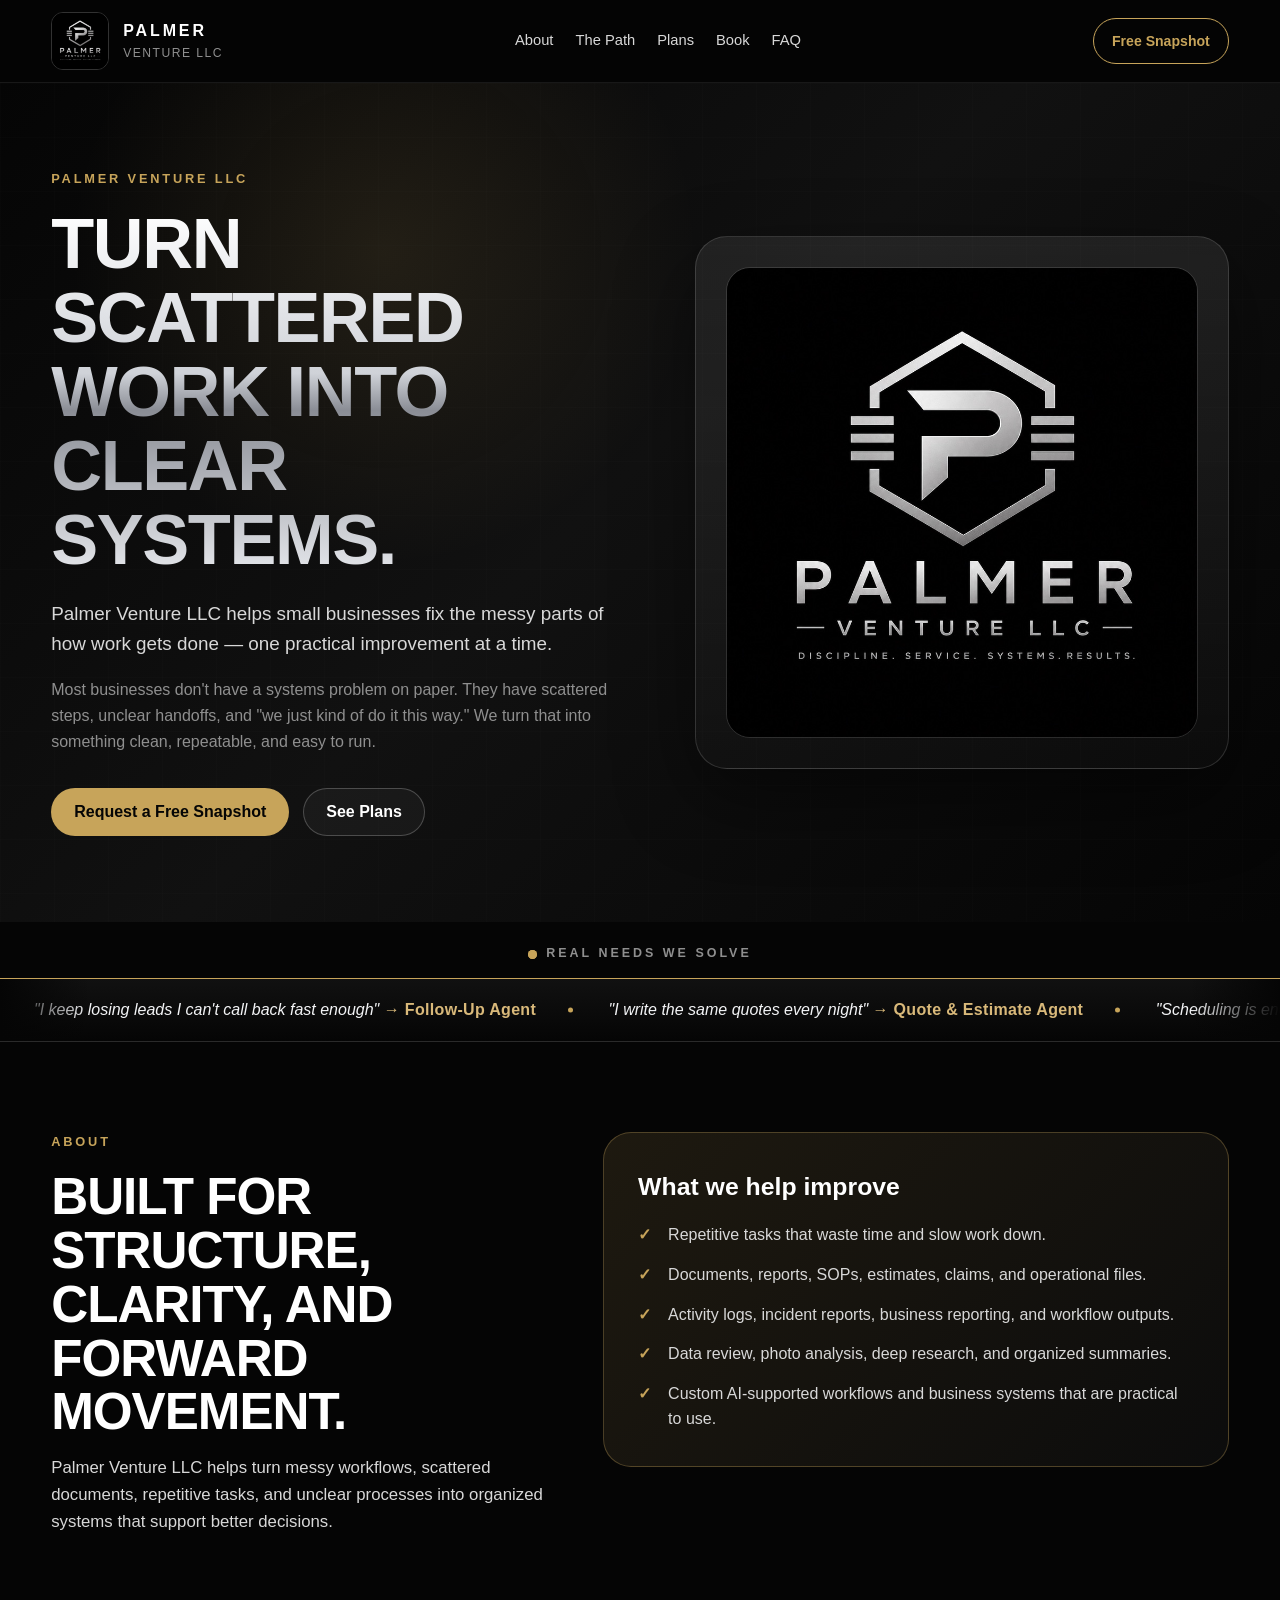
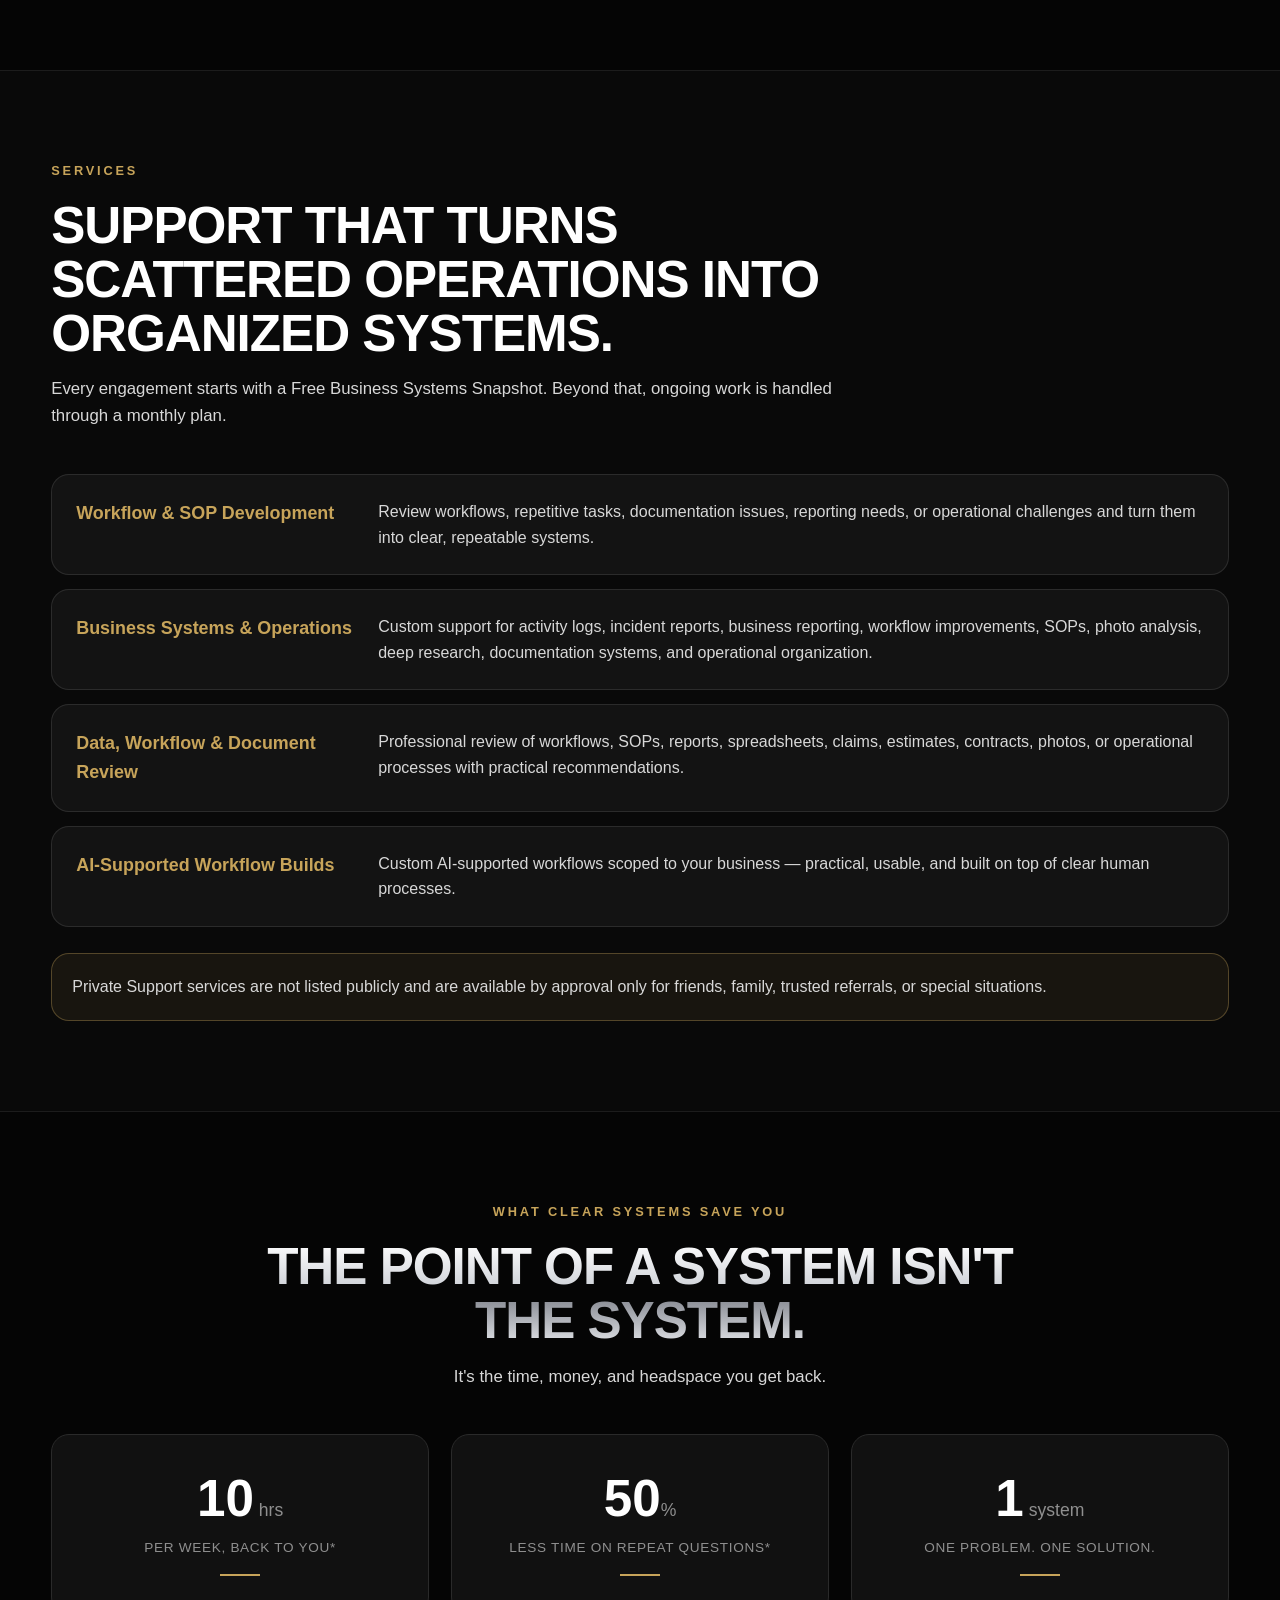
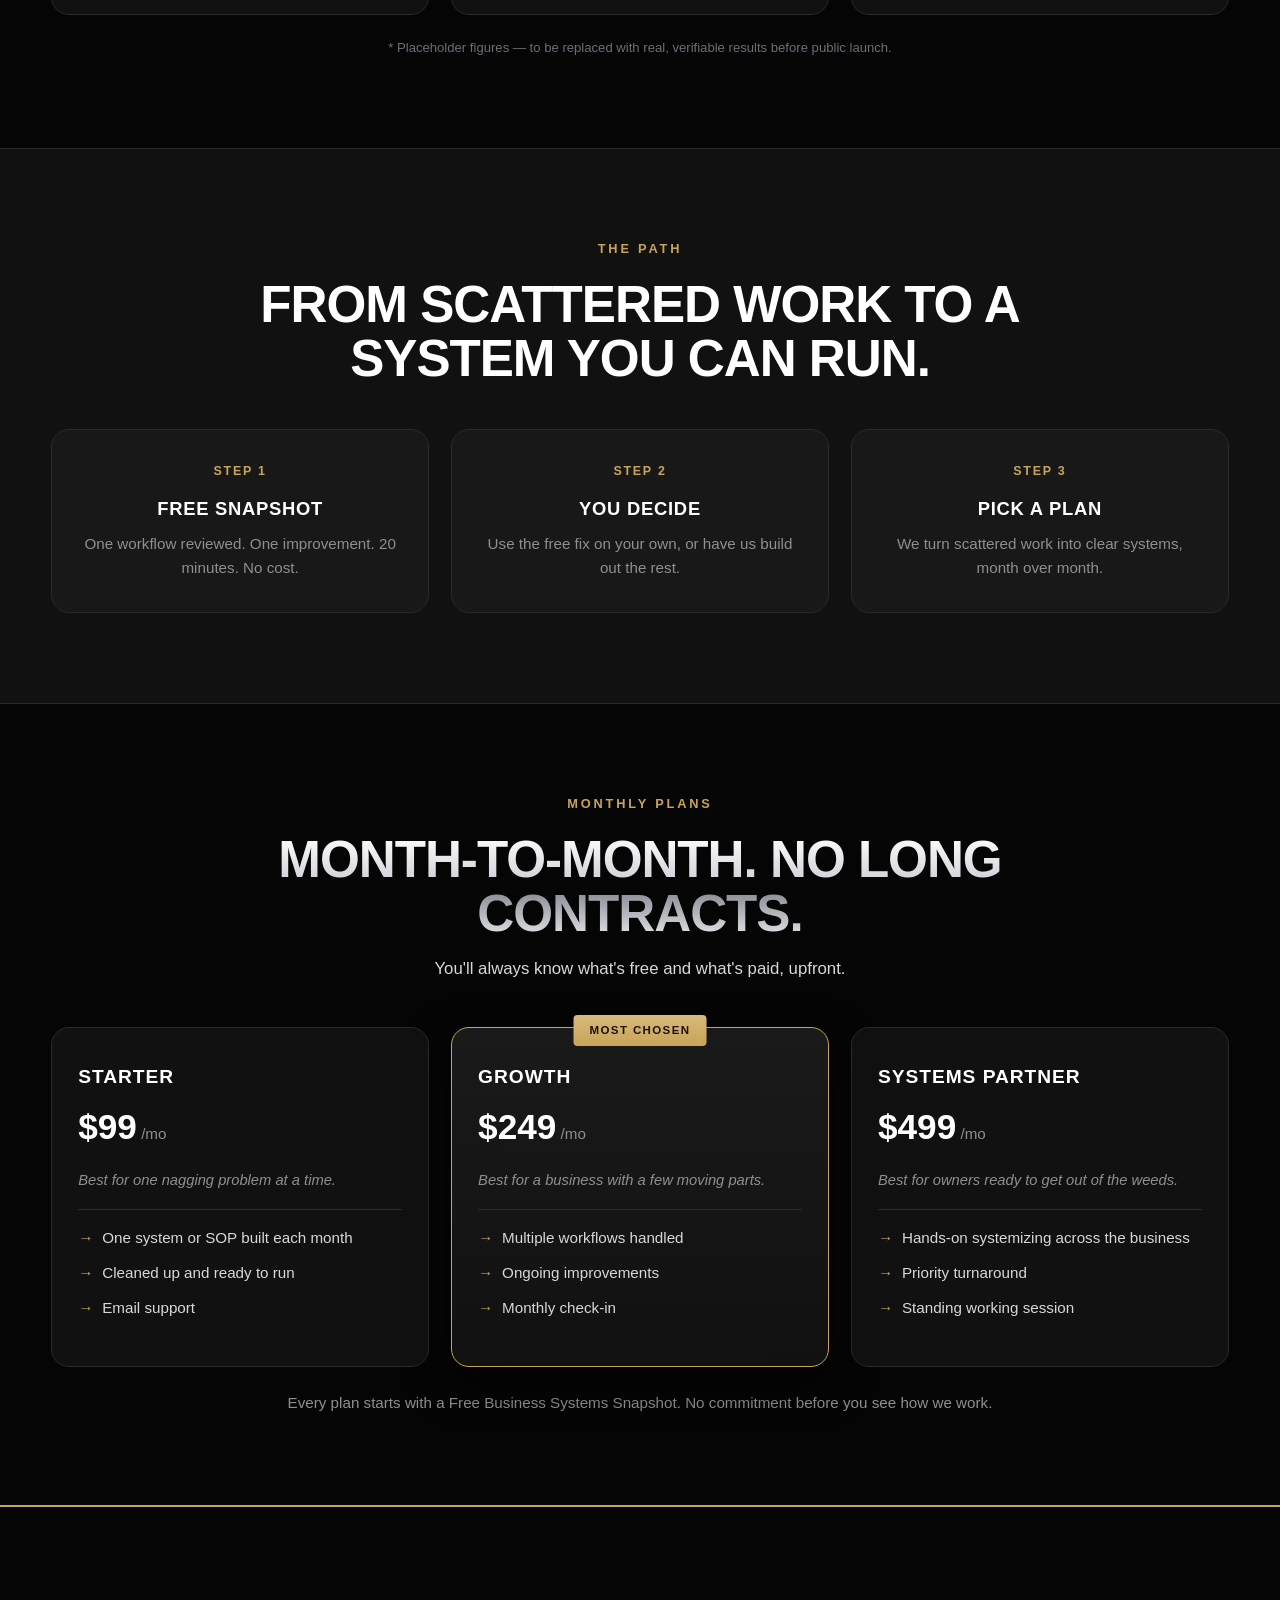
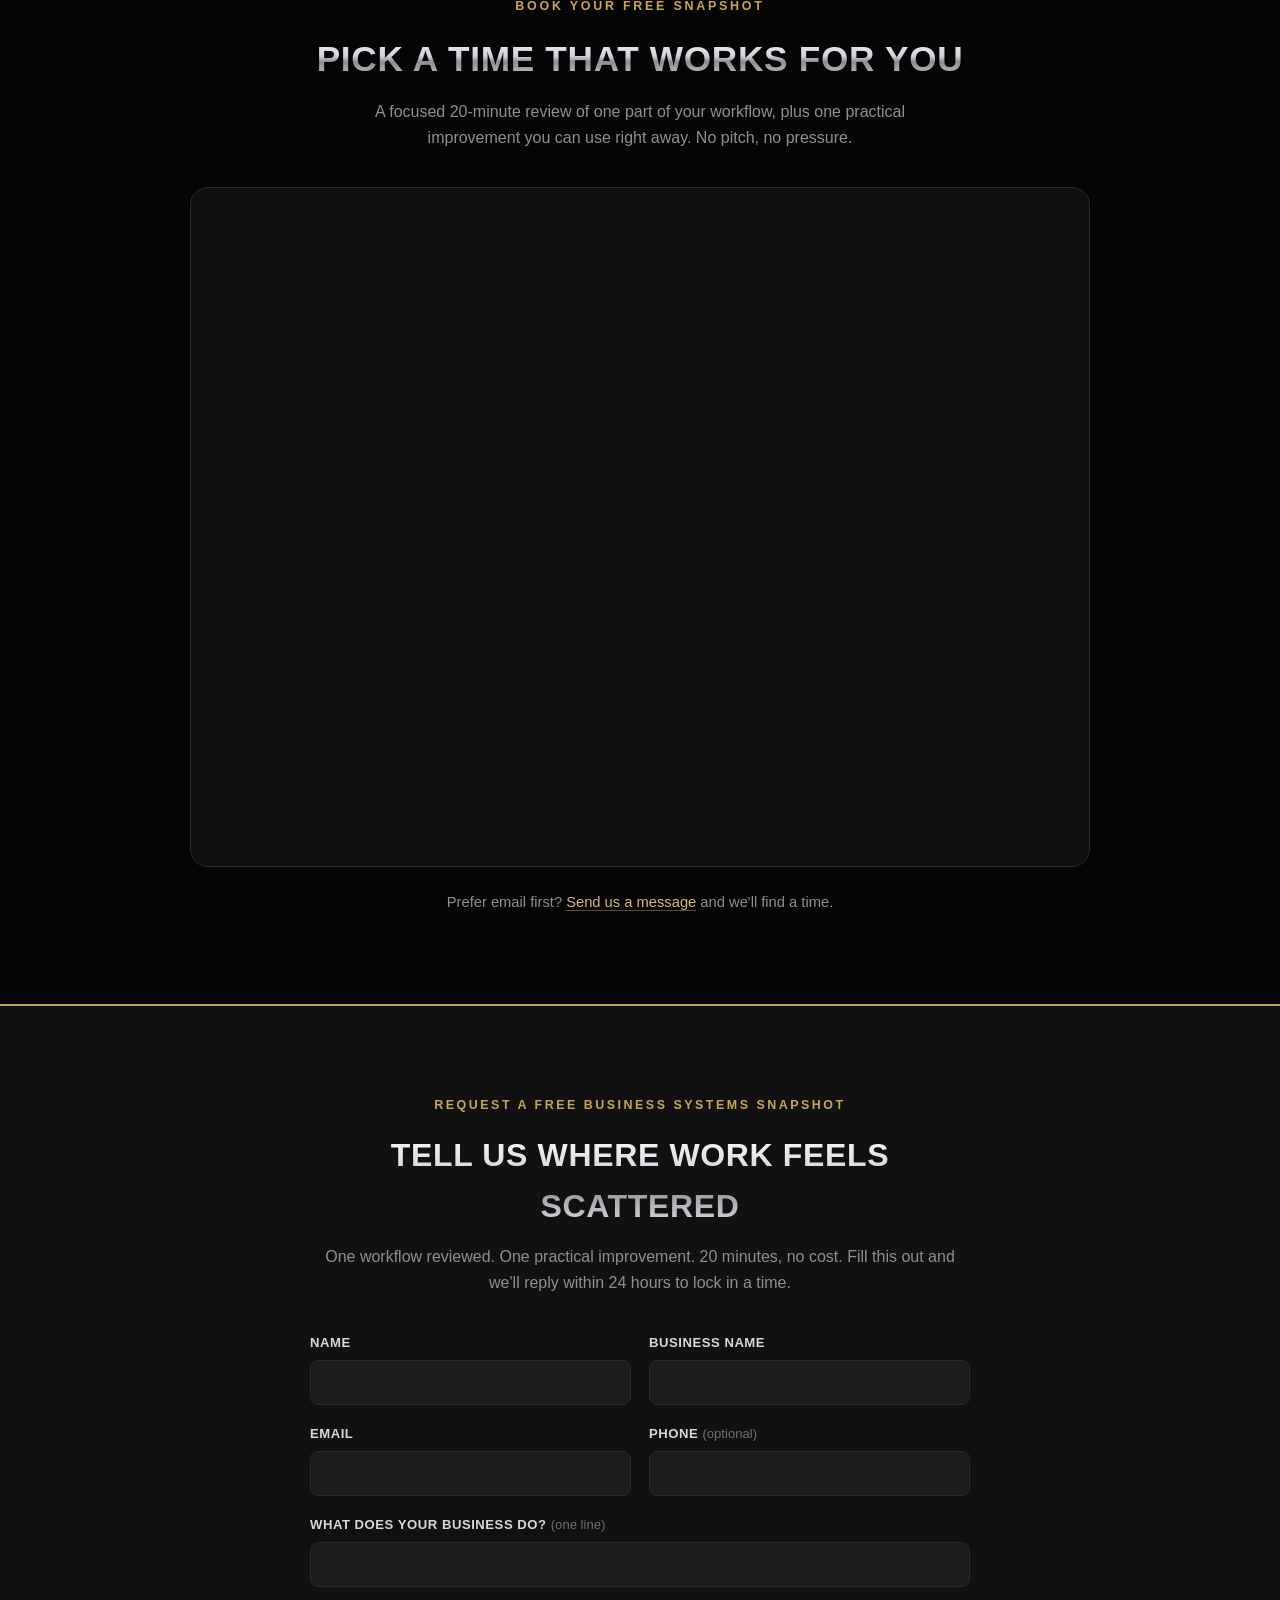
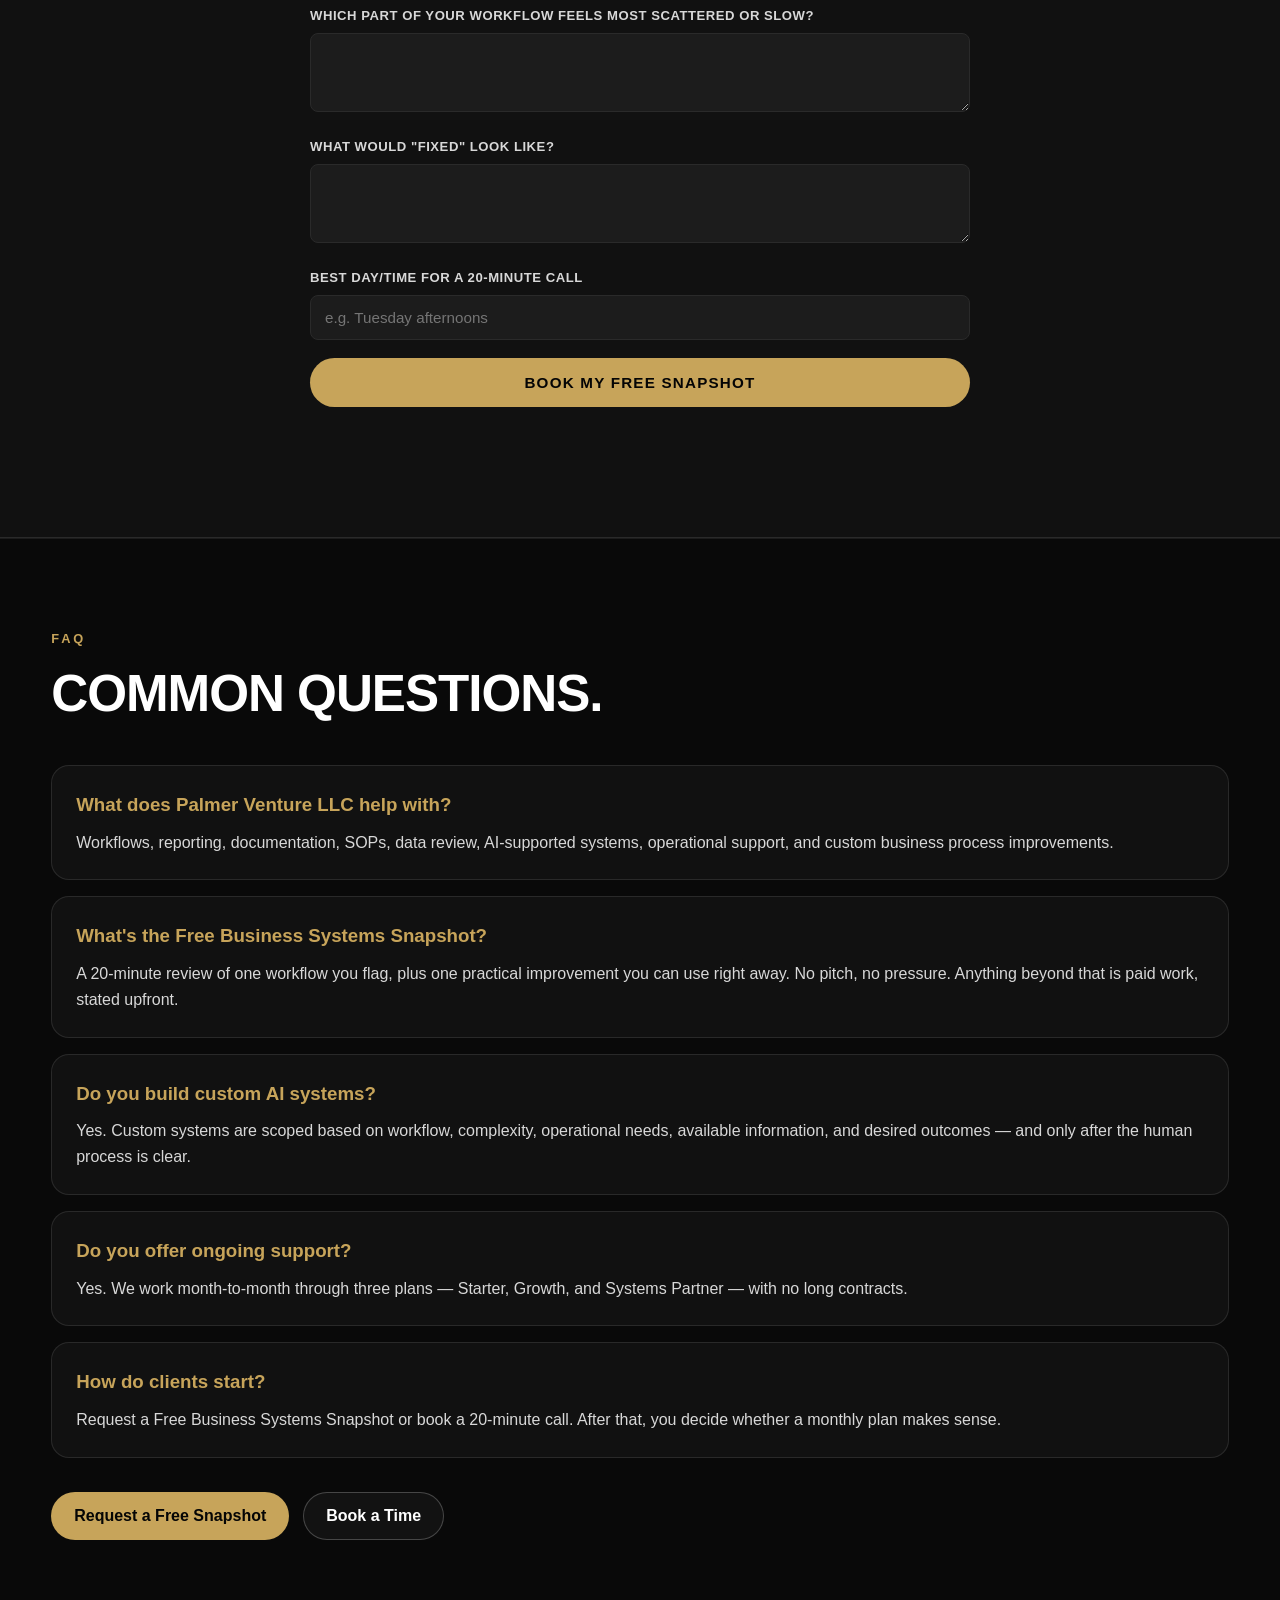
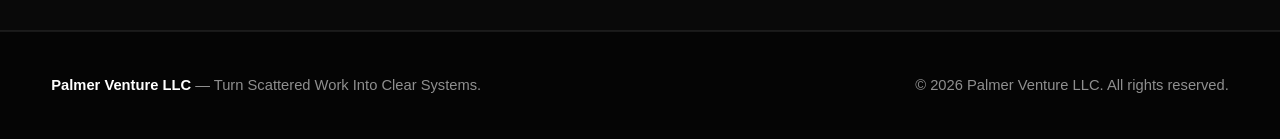
==== commit d0d35e6c: "Swap value-statement ticker for Real Needs / Agent pairings ticker - New header bar with pulsing liv" ====
--- a/index.html
+++ b/index.html
@@ -105,21 +105,27 @@
     .hero-card { background: linear-gradient(180deg, rgba(255,255,255,0.08), rgba(255,255,255,0.02)); border: 1px solid rgba(255,255,255,0.14); border-radius: 32px; padding: 30px; box-shadow: 0 30px 80px rgba(0,0,0,0.45); }
     .hero-card img { width: 100%; border-radius: 24px; border: 1px solid rgba(255,255,255,0.12); }
 
-    /* ============ TICKER ============ */
-    .ticker {
+    /* ============ TICKER (Real Needs / Agent pairings) ============ */
+    .pv-ticker-head { display: flex; align-items: center; justify-content: center; gap: 9px; padding: 22px 0 14px; background: var(--black); }
+    .pv-ticker-label { font-size: 0.78rem; letter-spacing: 0.24em; text-transform: uppercase; color: var(--medium-gray); font-weight: 700; }
+    .pv-live-dot { width: 9px; height: 9px; border-radius: 50%; background: var(--gold); position: relative; display: inline-block; }
+    .pv-live-dot::after { content: ""; position: absolute; inset: 0; border-radius: 50%; background: var(--gold); animation: pvpulse 1.8s ease-out infinite; }
+    @keyframes pvpulse { 0% { transform: scale(1); opacity: 0.7; } 100% { transform: scale(3.2); opacity: 0; } }
+
+    .pv-ticker {
       background: linear-gradient(180deg, var(--charcoal), var(--black));
       border-top: 1px solid var(--gold); border-bottom: 1px solid var(--line);
-      overflow: hidden; white-space: nowrap; position: relative; padding: 15px 0;
-    }
-    .ticker::before, .ticker::after { content: ""; position: absolute; top: 0; bottom: 0; width: 80px; z-index: 2; pointer-events: none; }
-    .ticker::before { left: 0; background: linear-gradient(90deg, var(--black), transparent); }
-    .ticker::after  { right: 0; background: linear-gradient(270deg, var(--black), transparent); }
-    .track { display: inline-block; white-space: nowrap; animation: scroll 40s linear infinite; }
-    .ticker:hover .track { animation-play-state: paused; }
-    .track span { display: inline-block; padding: 0 36px; font-size: 0.95rem; letter-spacing: 0.04em; color: var(--light-gray); position: relative; }
-    .track span::after { content: "\25C6"; position: absolute; right: -5px; top: 50%; transform: translateY(-50%); color: var(--gold); font-size: 7px; }
-    .track b { color: var(--gold-bright); font-weight: 700; }
-    @keyframes scroll { 0% { transform: translateX(0); } 100% { transform: translateX(-50%); } }
+      overflow: hidden; white-space: nowrap; position: relative; padding: 18px 0;
+    }
+    .pv-ticker::before, .pv-ticker::after { content: ""; position: absolute; top: 0; bottom: 0; width: 90px; z-index: 2; pointer-events: none; }
+    .pv-ticker::before { left: 0; background: linear-gradient(90deg, var(--black), transparent); }
+    .pv-ticker::after  { right: 0; background: linear-gradient(270deg, var(--black), transparent); }
+    .pv-track { display: inline-block; white-space: nowrap; animation: pvscroll 44s linear infinite; }
+    .pv-ticker:hover .pv-track { animation-play-state: paused; }
+    .pv-item { display: inline-block; padding: 0 34px; font-size: 1rem; color: var(--bright); font-style: italic; position: relative; }
+    .pv-item em { font-style: normal; color: var(--gold-bright); font-weight: 700; letter-spacing: 0.02em; }
+    .pv-item::after { content: ""; position: absolute; right: -3px; top: 50%; width: 5px; height: 5px; background: var(--gold); border-radius: 50%; transform: translateY(-50%); }
+    @keyframes pvscroll { 0% { transform: translateX(0); } 100% { transform: translateX(-50%); } }
 
     /* ============ SECTIONS ============ */
     section { padding: 90px 0; }
@@ -257,7 +263,8 @@
       .panel, .stat, .step, .plan-card, .faq-item { padding: 22px; }
     }
     @media (prefers-reduced-motion: reduce) {
-      .track { animation: none; }
+      .pv-track { animation: none; }
+      .pv-live-dot::after { animation: none; }
       .reveal { opacity: 1; transform: none; transition: none; }
       html { scroll-behavior: auto; }
     }
@@ -320,21 +327,30 @@
       </div>
     </section>
 
-    <!-- TICKER -->
-    <div class="ticker" aria-hidden="true">
-      <div class="track">
-        <span>Fewer dropped handoffs</span>
-        <span>Less time lost to <b>"how do we do this again?"</b></span>
-        <span>Work that runs without you in the room</span>
-        <span>One clear system instead of scattered steps</span>
-        <span>Faster client intake &amp; follow-up</span>
-        <span>SOPs your team can actually follow</span>
-        <span>Fewer dropped handoffs</span>
-        <span>Less time lost to <b>"how do we do this again?"</b></span>
-        <span>Work that runs without you in the room</span>
-        <span>One clear system instead of scattered steps</span>
-        <span>Faster client intake &amp; follow-up</span>
-        <span>SOPs your team can actually follow</span>
+    <!-- TICKER — Real Needs / Agent pairings (live-dot header + scrolling strip) -->
+    <div class="pv-ticker-head">
+      <span class="pv-live-dot" aria-hidden="true"></span>
+      <span class="pv-ticker-label">Real Needs We Solve</span>
+    </div>
+    <div class="pv-ticker" aria-hidden="true">
+      <div class="pv-track">
+        <span class="pv-item">"I keep losing leads I can't call back fast enough" <em>&rarr; Follow-Up Agent</em></span>
+        <span class="pv-item">"I write the same quotes every night" <em>&rarr; Quote &amp; Estimate Agent</em></span>
+        <span class="pv-item">"Scheduling is endless back-and-forth" <em>&rarr; Booking Agent</em></span>
+        <span class="pv-item">"New clients ask me the same things daily" <em>&rarr; Intake &amp; FAQ Agent</em></span>
+        <span class="pv-item">"I always forget to ask for the review" <em>&rarr; Review Request Agent</em></span>
+        <span class="pv-item">"Chasing invoices eats my whole week" <em>&rarr; Invoice Reminder Agent</em></span>
+        <span class="pv-item">"After-hours inquiries go unanswered" <em>&rarr; Intake &amp; FAQ Agent</em></span>
+        <span class="pv-item">"Onboarding a client takes me a full day" <em>&rarr; Onboarding Agent</em></span>
+        <!-- duplicate set for a seamless loop -->
+        <span class="pv-item">"I keep losing leads I can't call back fast enough" <em>&rarr; Follow-Up Agent</em></span>
+        <span class="pv-item">"I write the same quotes every night" <em>&rarr; Quote &amp; Estimate Agent</em></span>
+        <span class="pv-item">"Scheduling is endless back-and-forth" <em>&rarr; Booking Agent</em></span>
+        <span class="pv-item">"New clients ask me the same things daily" <em>&rarr; Intake &amp; FAQ Agent</em></span>
+        <span class="pv-item">"I always forget to ask for the review" <em>&rarr; Review Request Agent</em></span>
+        <span class="pv-item">"Chasing invoices eats my whole week" <em>&rarr; Invoice Reminder Agent</em></span>
+        <span class="pv-item">"After-hours inquiries go unanswered" <em>&rarr; Intake &amp; FAQ Agent</em></span>
+        <span class="pv-item">"Onboarding a client takes me a full day" <em>&rarr; Onboarding Agent</em></span>
       </div>
     </div>
 
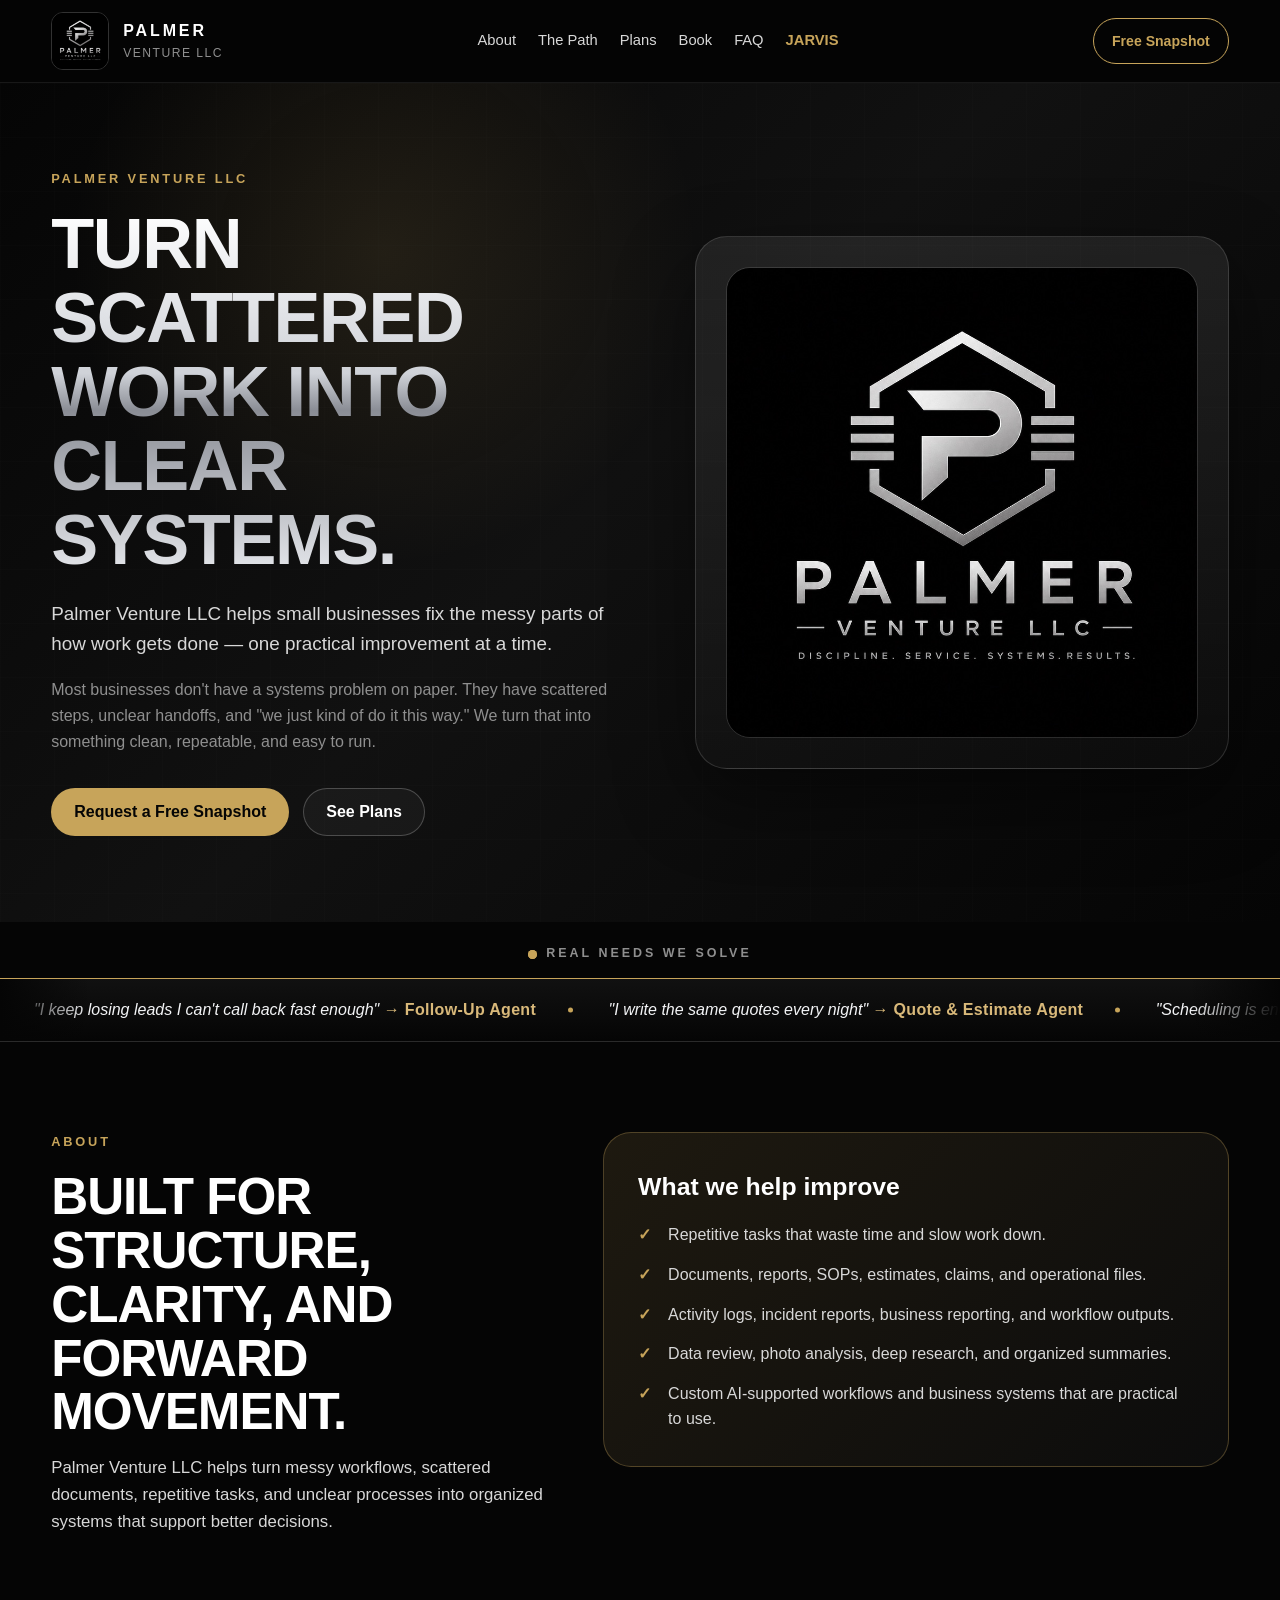
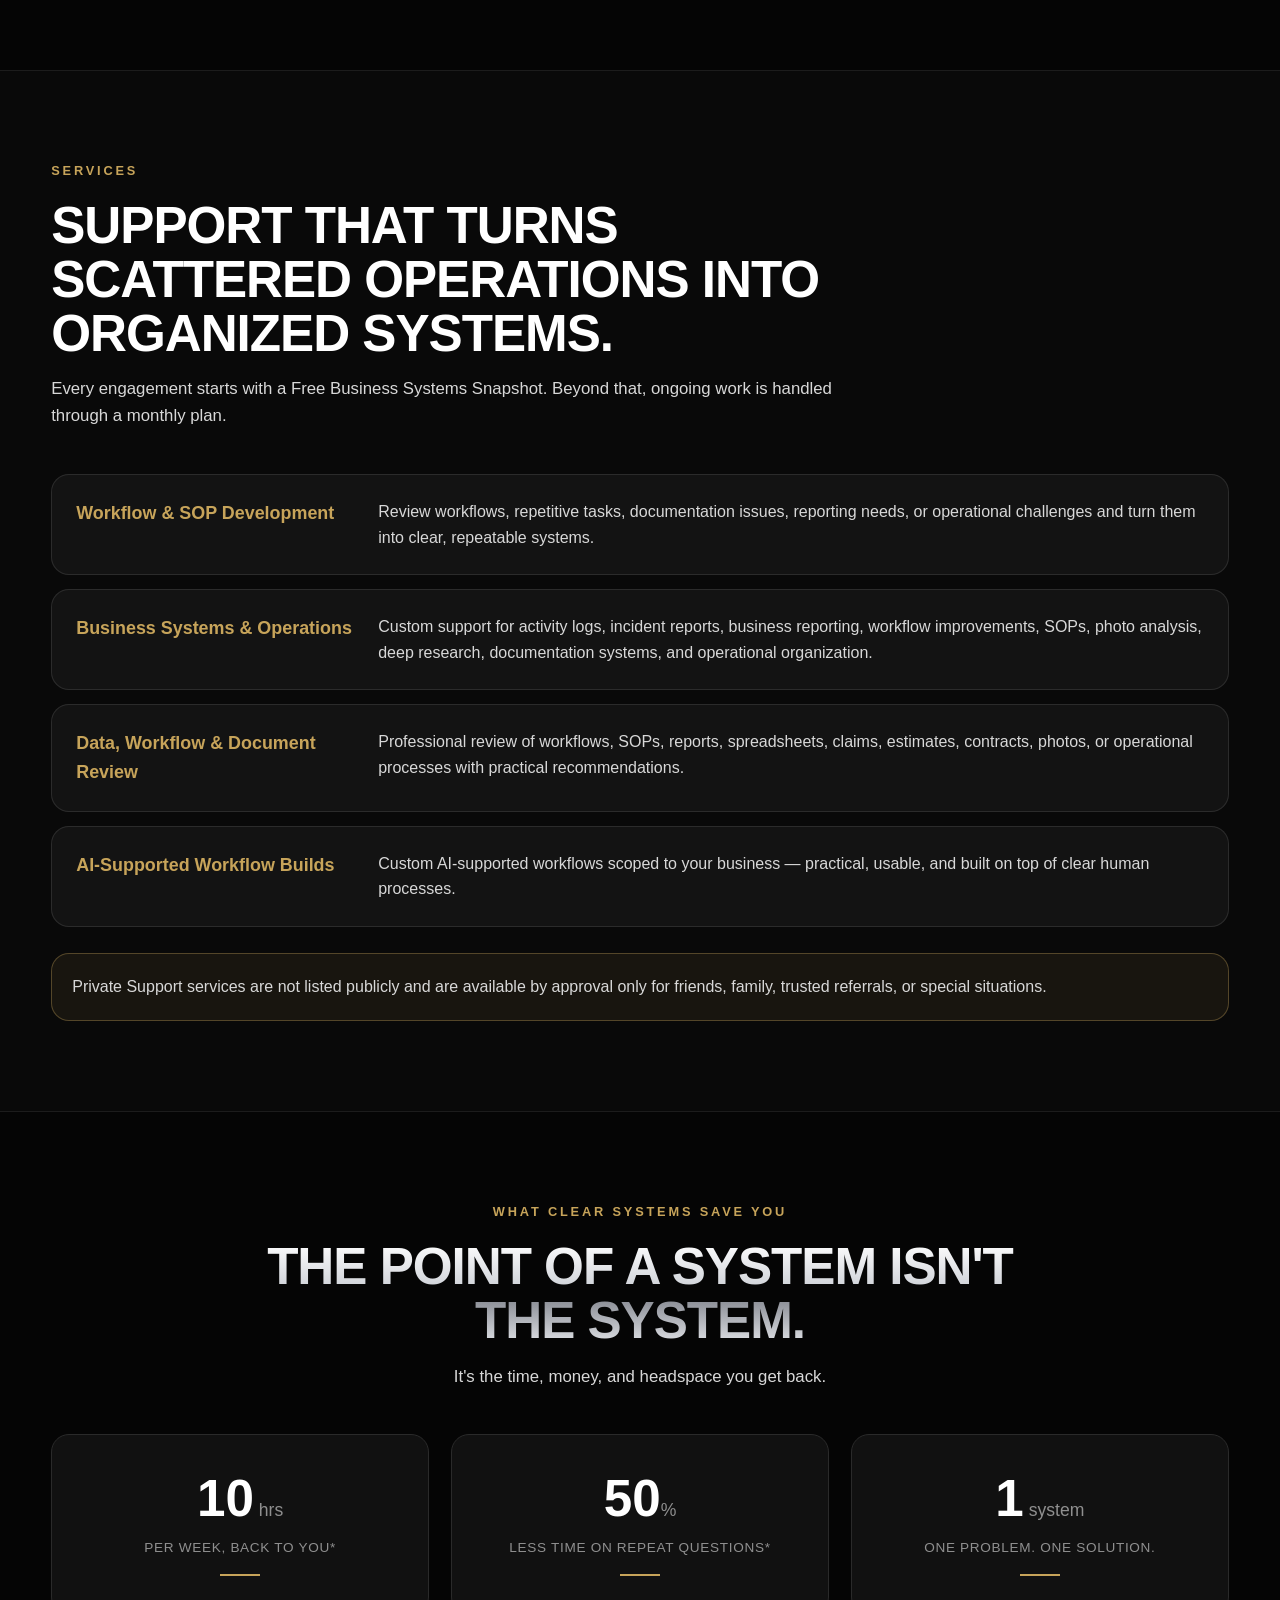
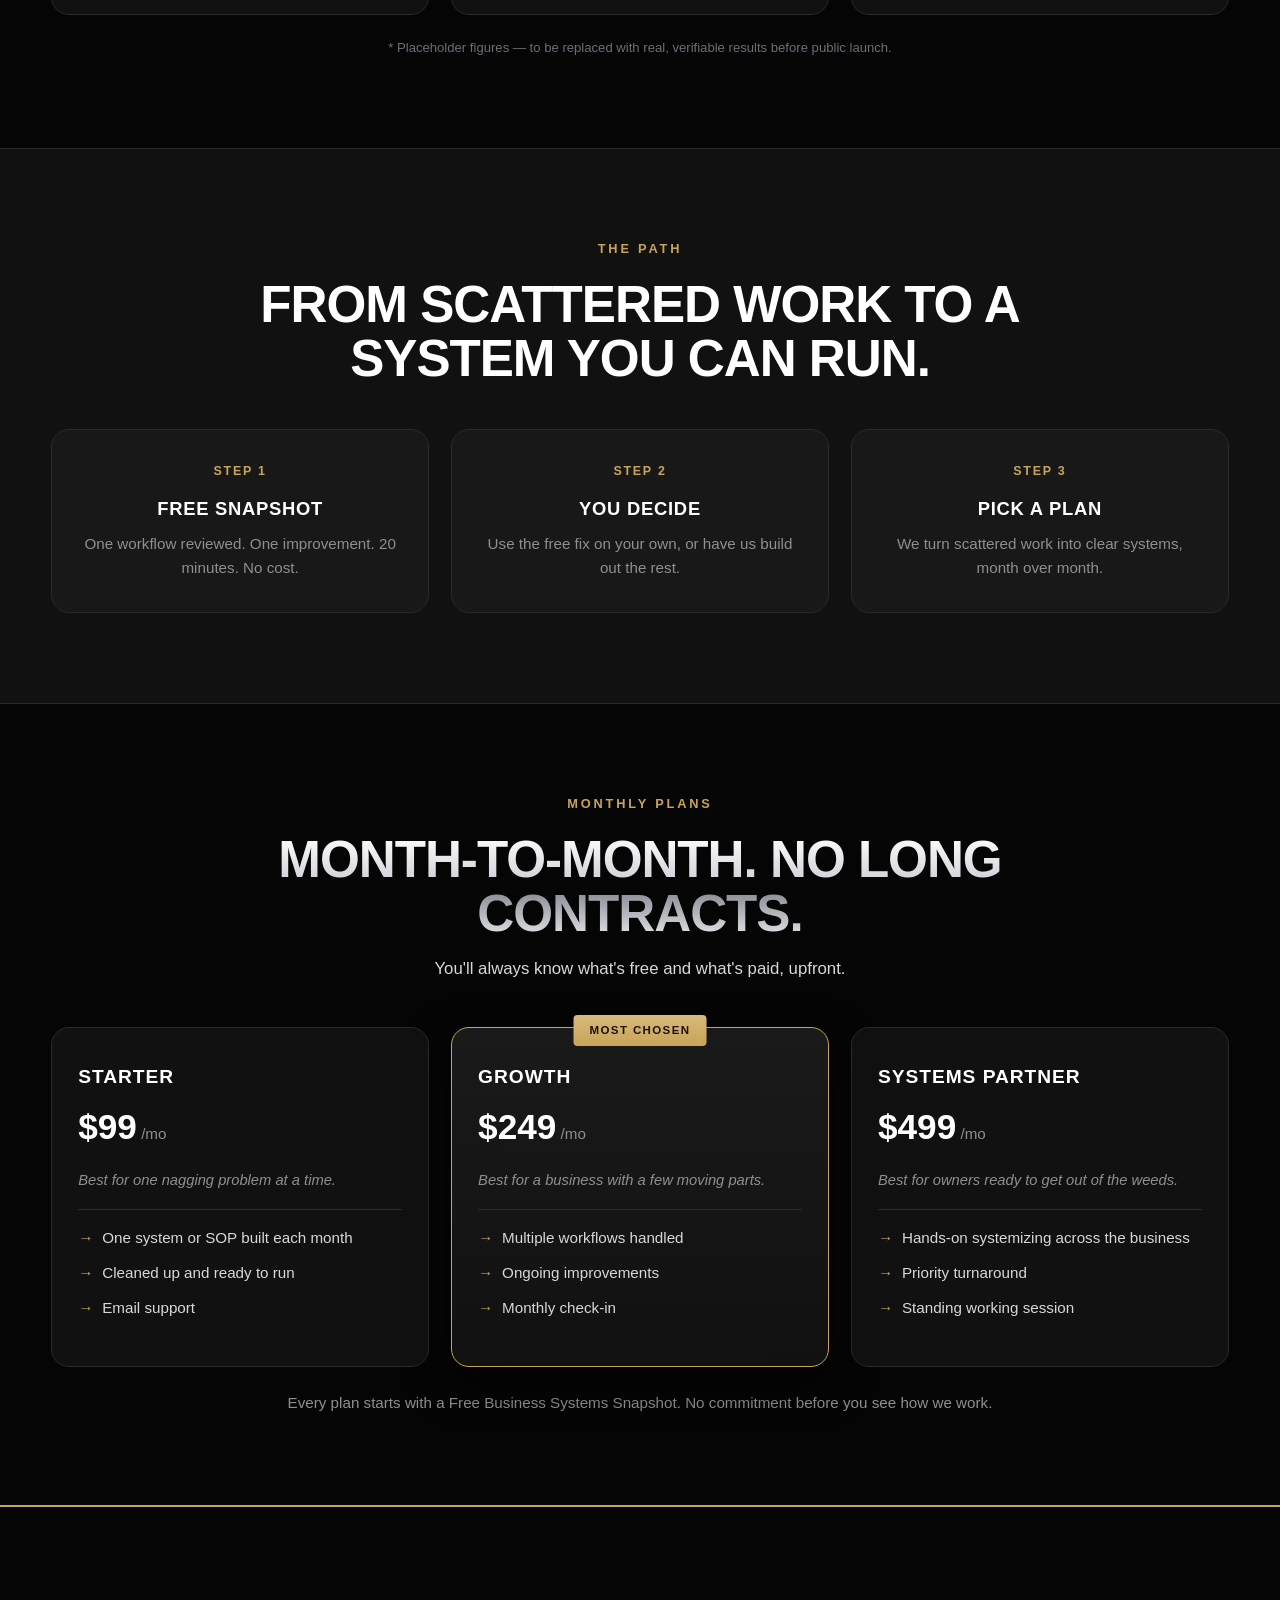
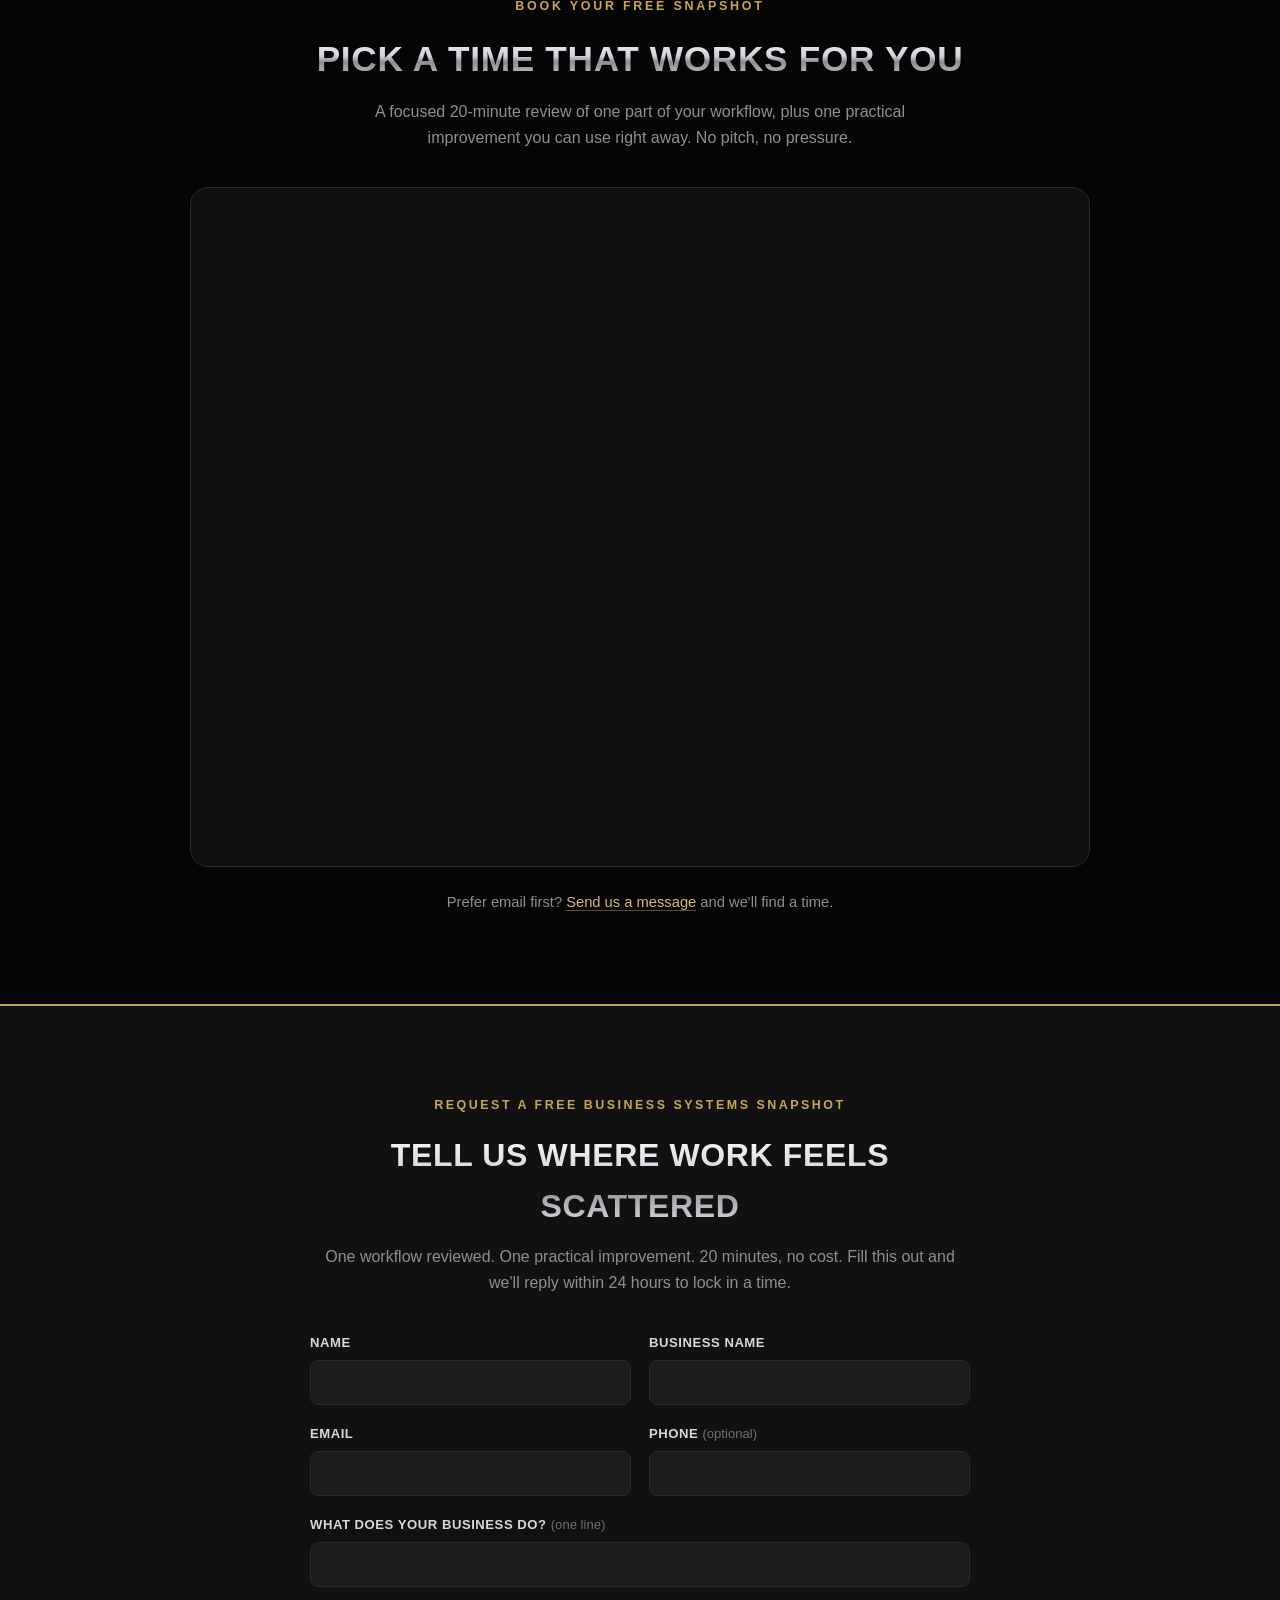
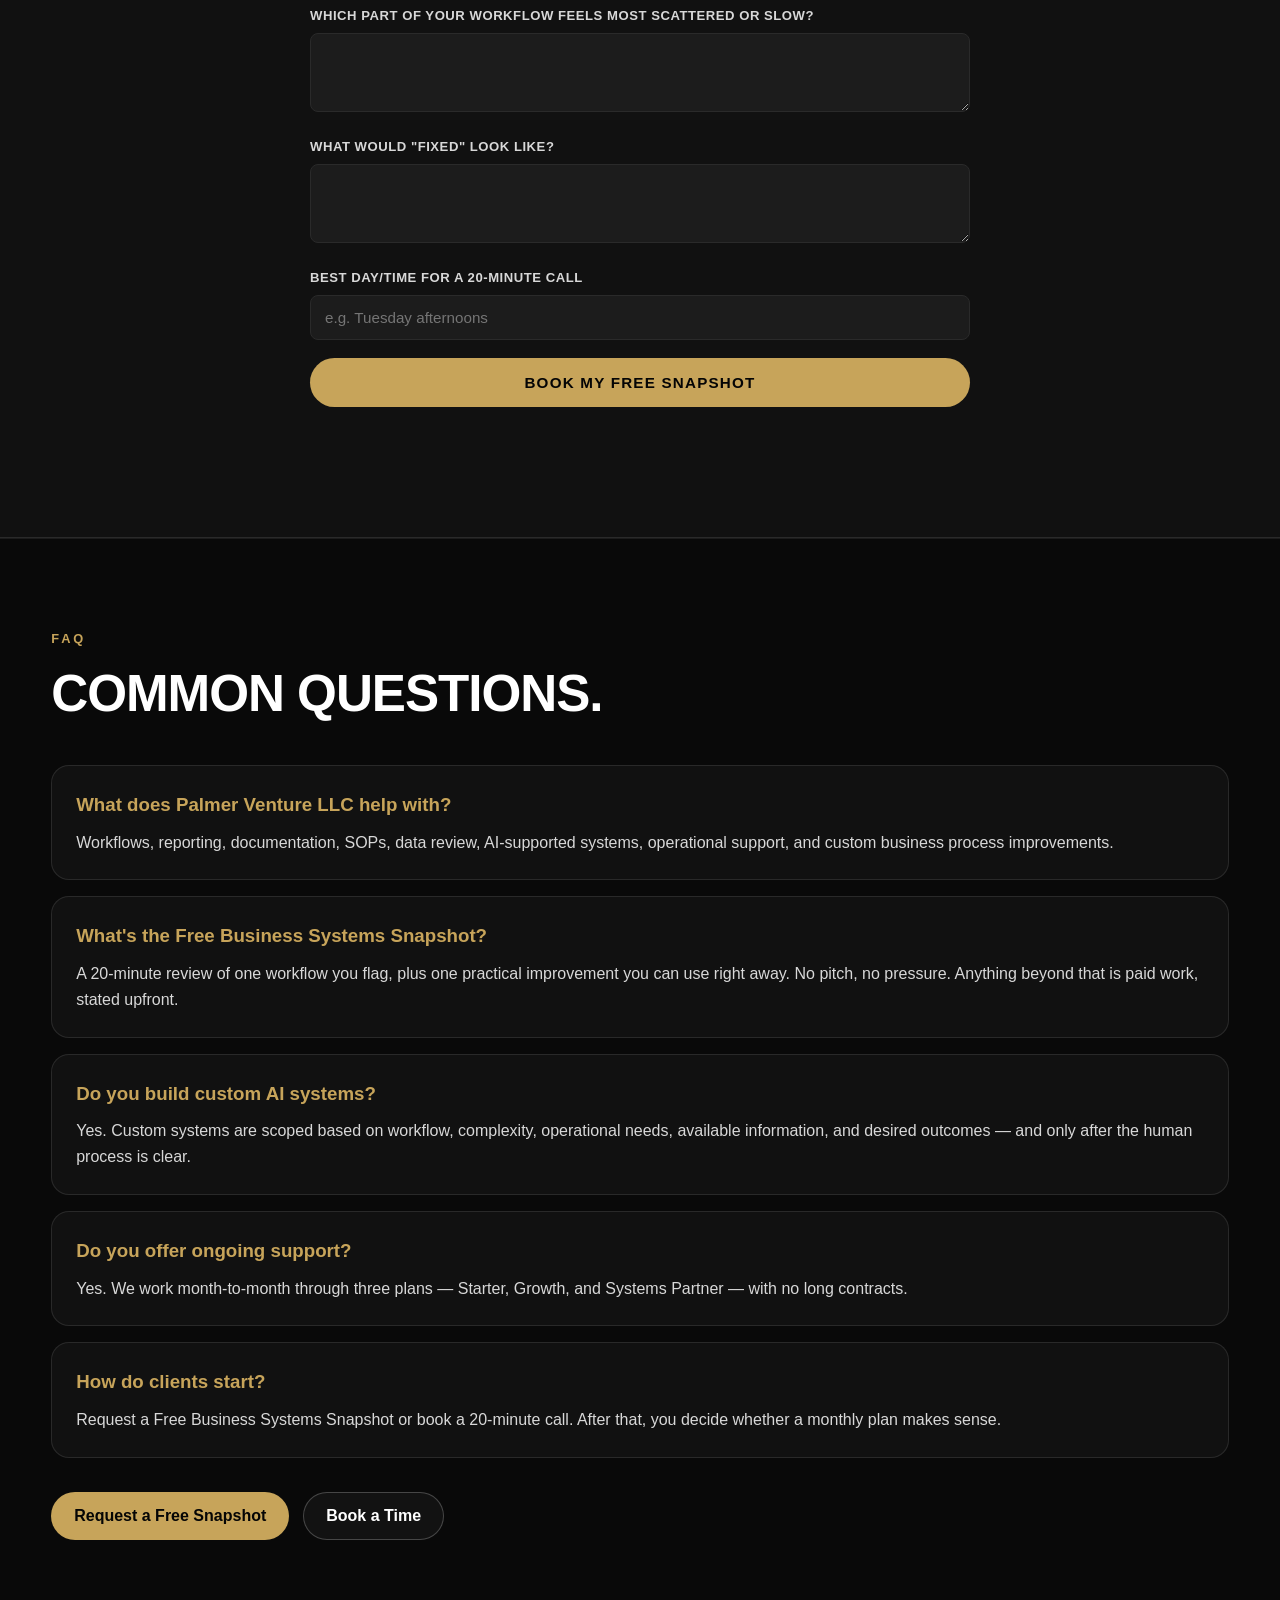
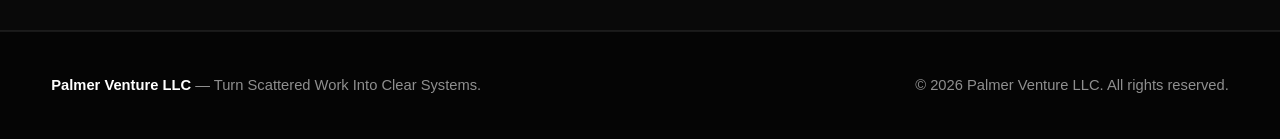
==== commit 7011d004: "Deploy JARVIS dashboard and secure gateway infrastructure Co-authored-by: Blaze92Codi <275446167+Bla" ====
--- a/index.html
+++ b/index.html
@@ -288,6 +288,7 @@
           <li><a href="#plans">Plans</a></li>
           <li><a href="#book">Book</a></li>
           <li><a href="#faq">FAQ</a></li>
+          <li><a href="/jarvis" style="color: var(--gold); font-weight: 700;">JARVIS</a></li>
         </ul>
       </nav>
       <a class="nav-cta" href="#snapshot-form">Free Snapshot</a>
@@ -303,6 +304,7 @@
     <a href="#plans" onclick="closeMobileMenu()">Plans</a>
     <a href="#book" onclick="closeMobileMenu()">Book</a>
     <a href="#faq" onclick="closeMobileMenu()">FAQ</a>
+    <a href="/jarvis" onclick="closeMobileMenu()" style="color: var(--gold); font-weight: 700;">JARVIS</a>
     <a class="nav-cta" href="#snapshot-form" onclick="closeMobileMenu()">Free Snapshot</a>
   </div>
 
